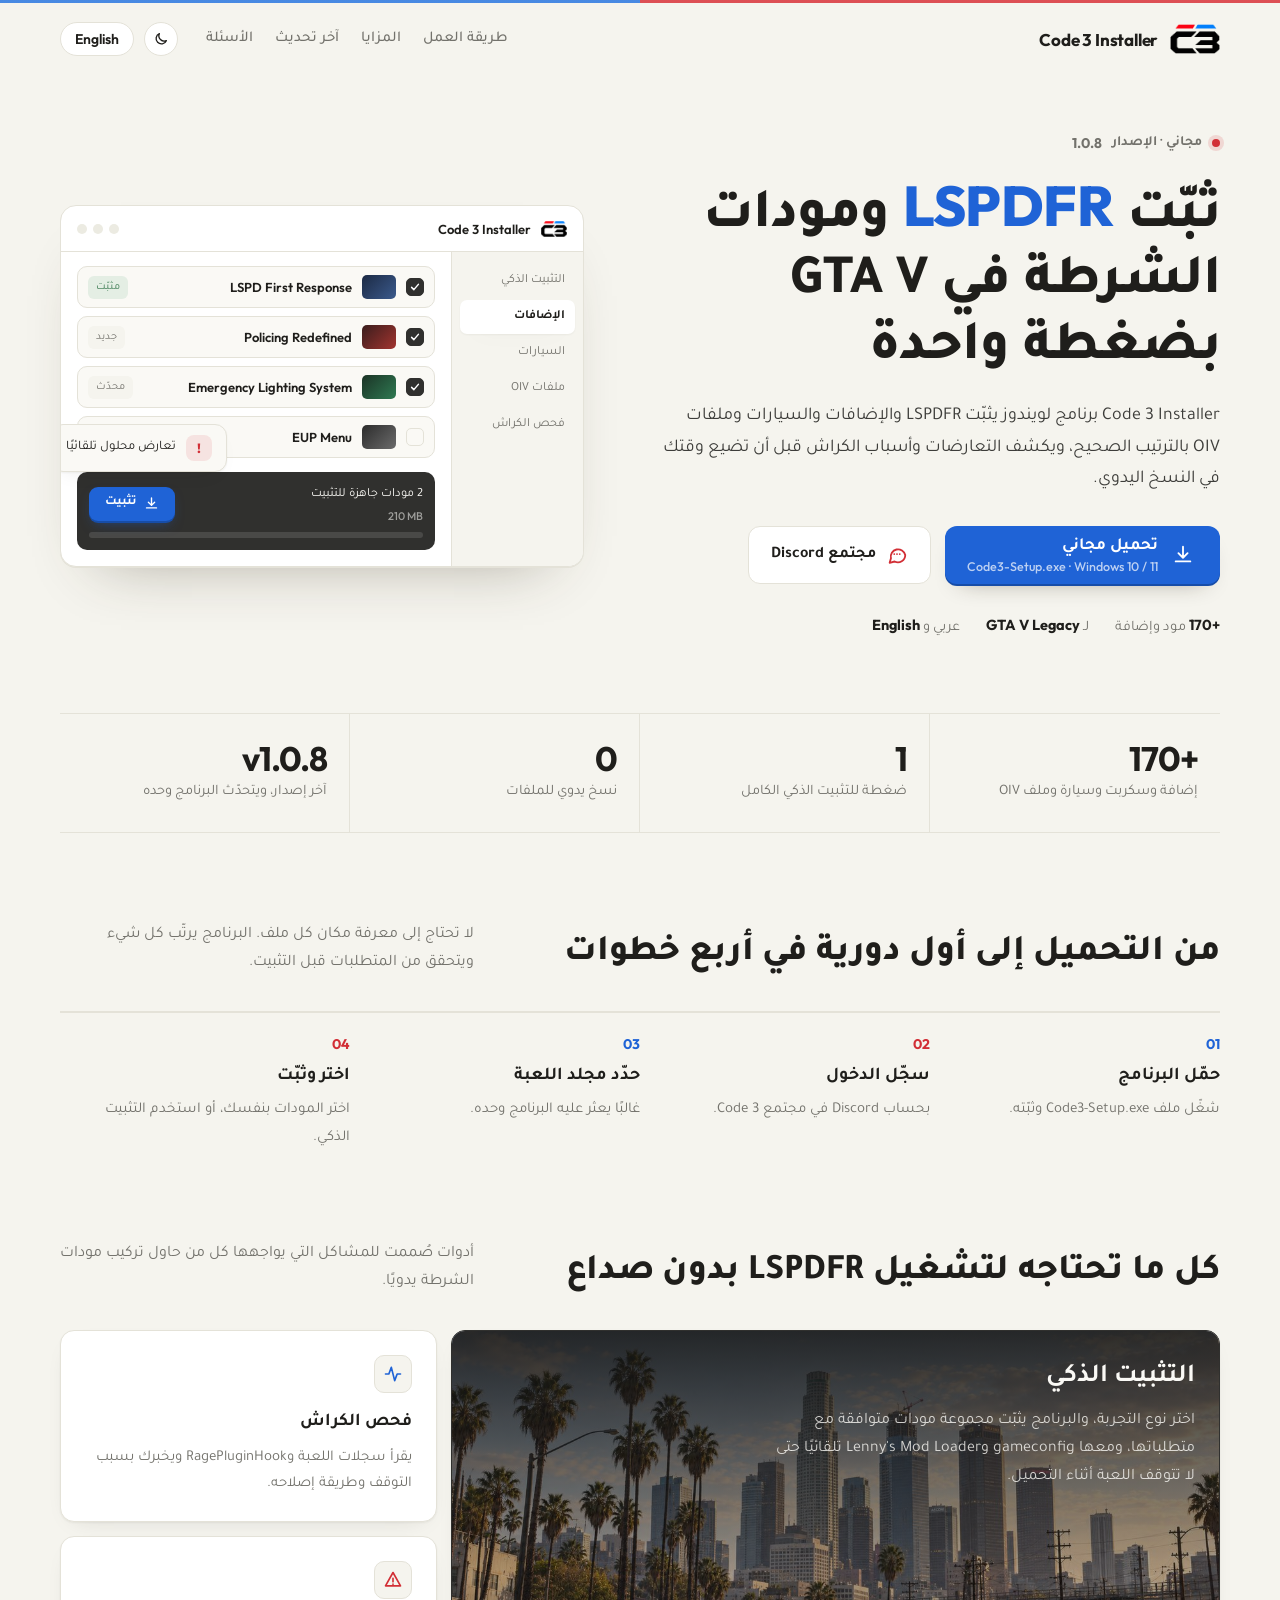
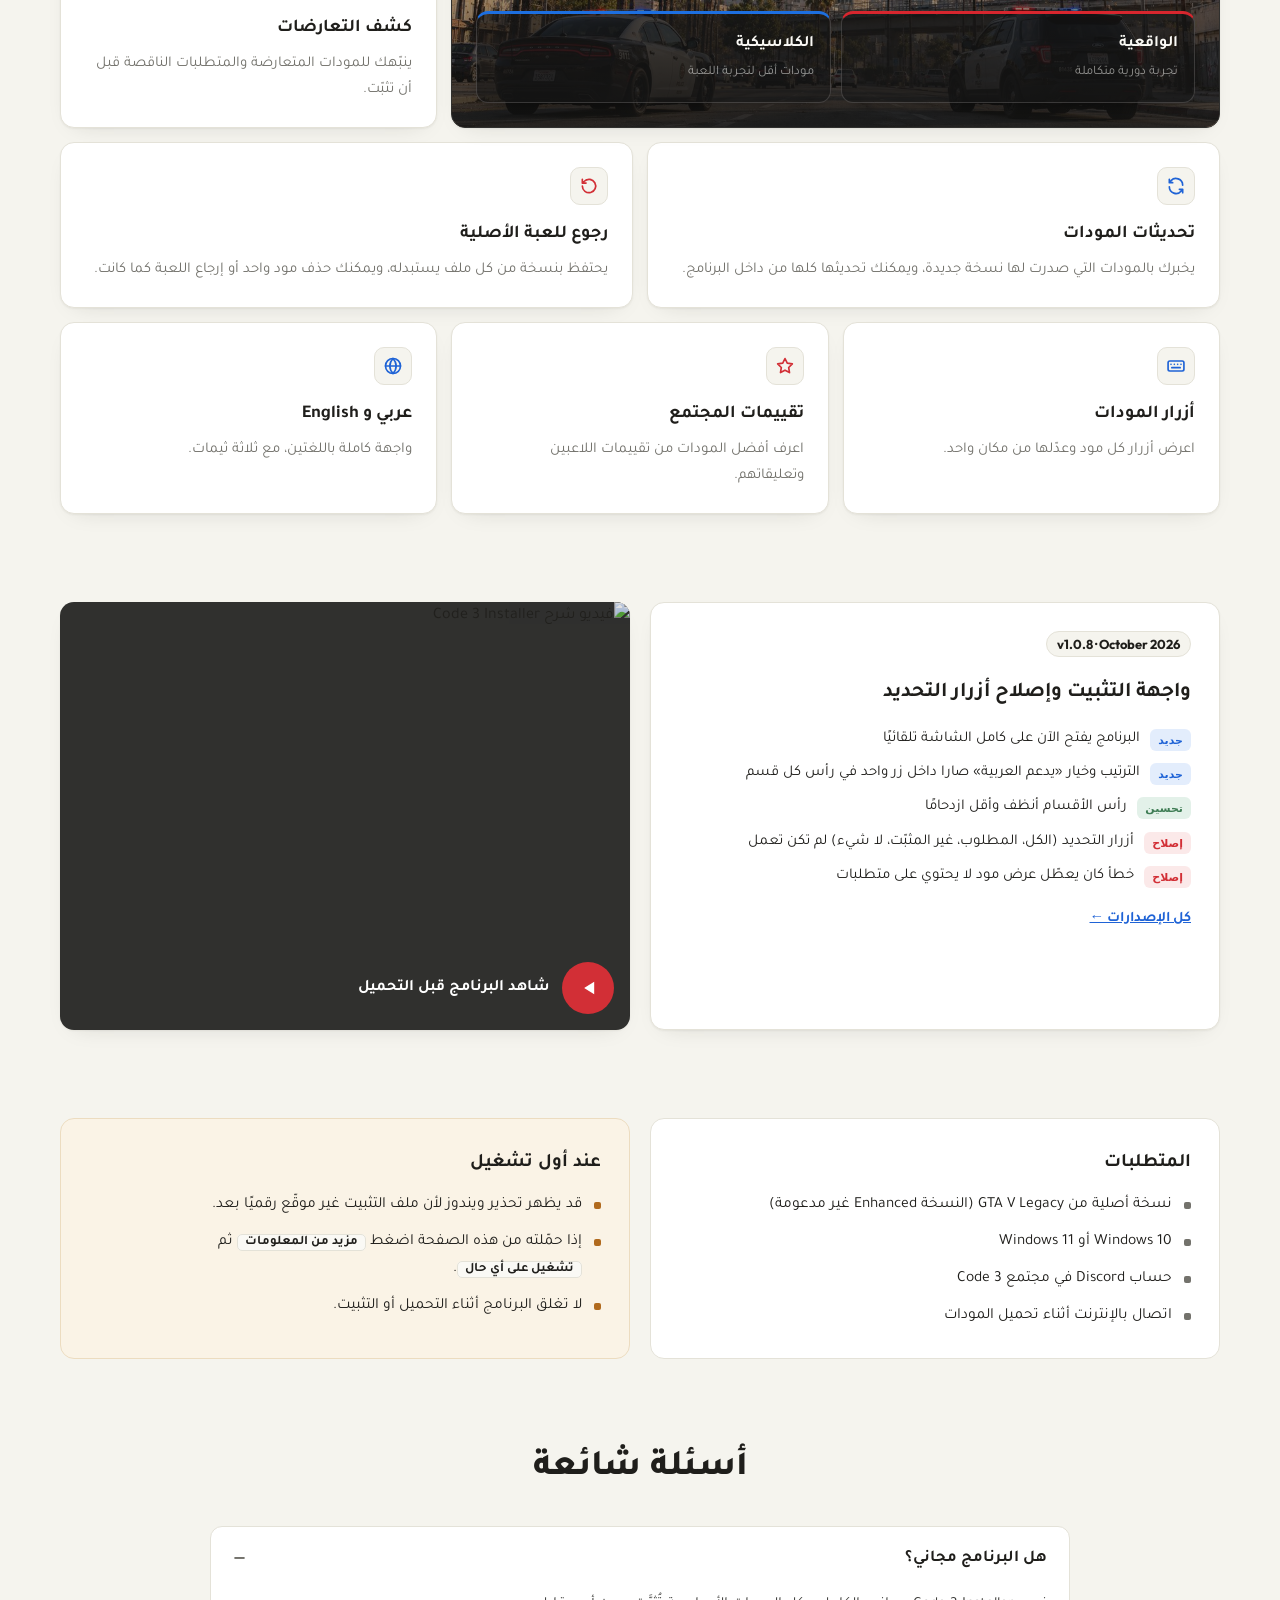
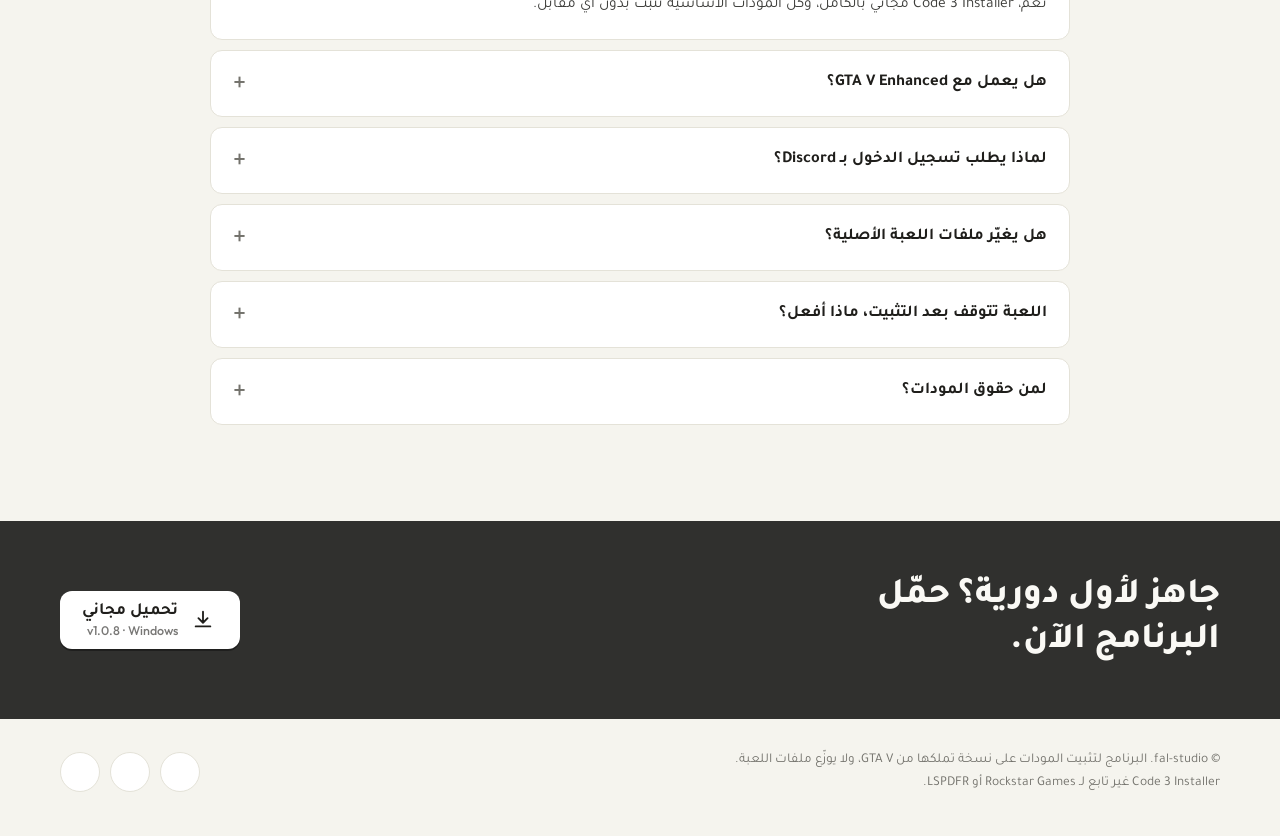
==== docs/index.html @ 2bdf98dd "download page: install button in the app preview plays the full install story Co-Authored-By: Claude" ====
<!doctype html>
<html lang="ar" dir="rtl">
<head>
<meta charset="utf-8">
<meta name="viewport" content="width=device-width,initial-scale=1">
<title>Code 3 Installer | تثبيت LSPDFR ومودات الشرطة لـ GTA V بضغطة</title>
<meta name="description" content="برنامج مجاني لويندوز يثبّت LSPDFR ومودات وإضافات الشرطة وملفات OIV في GTA V بضغطة واحدة، مع فحص الكراش وكشف التعارضات وتحديث المودات. الإصدار 1.0.8.">
<meta name="keywords" content="LSPDFR, تثبيت LSPDFR, مودات الشرطة, مود الشرطة قراند 5, GTA V, قراند 5 مودات, LSPDFR installer, RagePluginHook, OIV, Code 3">
<link rel="canonical" href="https://fal-studio.github.io/code3-download/">
<link rel="alternate" hreflang="ar" href="https://fal-studio.github.io/code3-download/">
<link rel="alternate" hreflang="en" href="https://fal-studio.github.io/code3-download/en/">
<link rel="alternate" hreflang="x-default" href="https://fal-studio.github.io/code3-download/en/">
<meta name="theme-color" content="#f5f4ee" media="(prefers-color-scheme: light)">
<meta name="theme-color" content="#121417" media="(prefers-color-scheme: dark)">

<meta property="og:type" content="website">
<meta property="og:site_name" content="Code 3 Installer">
<meta property="og:locale" content="ar_SA">
<meta property="og:locale:alternate" content="en_US">
<meta property="og:title" content="Code 3 Installer: ثبّت LSPDFR ومودات الشرطة بضغطة">
<meta property="og:description" content="برنامج مجاني يثبّت LSPDFR والإضافات والسيارات وملفات OIV لـ GTA V Legacy بالترتيب الصحيح.">
<meta property="og:url" content="https://fal-studio.github.io/code3-download/">
<meta property="og:image" content="https://fal-studio.github.io/code3-download/assets/og-ar.png">
<meta property="og:image:width" content="1200">
<meta property="og:image:height" content="630">
<meta name="twitter:card" content="summary_large_image">
<link rel="icon" type="image/png" href="assets/logo.png">
<script>(function(){var r=document.documentElement,t;try{t=localStorage.getItem('c3-theme')}catch(e){}r.dataset.theme=t||(window.matchMedia&&matchMedia('(prefers-color-scheme: dark)').matches?'night':'day')})()</script>
<link rel="preconnect" href="https://fonts.googleapis.com">
<link rel="preconnect" href="https://fonts.gstatic.com" crossorigin>
<link rel="stylesheet" href="https://fonts.googleapis.com/css2?family=Outfit:wght@400;500;600;700&family=Tajawal:wght@400;500;700;800&display=swap">
<link rel="stylesheet" href="https://cdnjs.cloudflare.com/ajax/libs/font-awesome/6.5.2/css/fontawesome.min.css">
<link rel="stylesheet" href="https://cdnjs.cloudflare.com/ajax/libs/font-awesome/6.5.2/css/brands.min.css">
<link rel="stylesheet" href="site.css?v=b913ba4d21">
<script type="application/ld+json">
{"@context":"https://schema.org","@type":"SoftwareApplication","name":"Code 3 Installer","alternateName":"Code 3","url":"https://fal-studio.github.io/code3-download/","inLanguage":["ar","en"],
"description":"برنامج مجاني لويندوز يثبّت LSPDFR ومودات الشرطة وملفات OIV في GTA V Legacy بضغطة واحدة، مع فحص الكراش وكشف التعارضات.",
"applicationCategory":"GameApplication","applicationSubCategory":"Mod manager","operatingSystem":"Windows 10, Windows 11",
"softwareVersion":"1.0.8","dateModified":"2026-10-13","downloadUrl":"https://github.com/Fal-studio/code3-download/releases/latest/download/Code3-Setup.exe","installUrl":"https://github.com/Fal-studio/code3-download/releases/latest/download/Code3-Setup.exe","image":"https://fal-studio.github.io/code3-download/assets/og-ar.png",
"offers":{"@type":"Offer","price":"0","priceCurrency":"USD"},
"publisher":{"@type":"Organization","name":"fal-studio","url":"https://github.com/Fal-studio"},
"sameAs":["https://github.com/Fal-studio/code3-download","https://www.youtube.com/watch?v=fKrqtsRe19g"]}
</script>
</head>
<body>
<div class="siren"></div>
<header class="wrap top">
  <a class="brand" href="./"><img src="assets/mark.png" alt="Code 3" width="44" height="26"><b>Code 3 Installer</b></a>
  <nav class="nav"><a href="#how">طريقة العمل</a><a href="#features">المزايا</a><a href="#latest">آخر تحديث</a><a href="#faq">الأسئلة</a></nav>
  <button class="mode" type="button" aria-pressed="false" title="الوضع الليلي" aria-label="الوضع الليلي"><svg class="moon" viewBox="0 0 24 24" fill="none" stroke="currentColor" stroke-width="2" stroke-linecap="round" stroke-linejoin="round"><path d="M20 14.5A8 8 0 0 1 9.5 4a8 8 0 1 0 10.5 10.5z"/></svg><svg class="sun" viewBox="0 0 24 24" fill="none" stroke="currentColor" stroke-width="2" stroke-linecap="round"><circle cx="12" cy="12" r="4"/><path d="M12 2v2M12 20v2M4.9 4.9l1.4 1.4M17.7 17.7l1.4 1.4M2 12h2M20 12h2M4.9 19.1l1.4-1.4M17.7 6.3l1.4-1.4"/></svg></button>
  <a class="lang" href="en/" hreflang="en" lang="en">English</a>
</header>

<main>
<div class="wrap hero">
  <div>
    <span class="kicker"><i></i>مجاني · الإصدار <span class="num">1.0.8</span></span>
    <h1>ثبّت <em class="en">LSPDFR</em> ومودات الشرطة في GTA V بضغطة واحدة</h1>
    <p class="lead">Code 3 Installer برنامج لويندوز يثبّت LSPDFR والإضافات والسيارات وملفات OIV بالترتيب الصحيح، ويكشف التعارضات وأسباب الكراش قبل أن تضيع وقتك في النسخ اليدوي.</p>
    <div class="cta">
      <a class="dl" href="https://github.com/Fal-studio/code3-download/releases/latest/download/Code3-Setup.exe" rel="nofollow"><svg viewBox="0 0 24 24" fill="none" stroke="currentColor" stroke-width="2" stroke-linecap="round" stroke-linejoin="round"><path d="M12 3v12m0 0l-5-5m5 5l5-5M4 19h16"/></svg><span><b>تحميل مجاني</b><small>Code3-Setup.exe · Windows 10 / 11</small></span></a>
      <a class="ghostb" href="https://discord.gg/b6mxWC9jvs" rel="nofollow"><svg viewBox="0 0 24 24" fill="none" stroke="currentColor" stroke-width="2" stroke-linecap="round" stroke-linejoin="round"><path d="M21 12a8 8 0 0 1-11.6 7.1L4 20.5l1.4-4.9A8 8 0 1 1 21 12z"/><path d="M9 11h.01M12 11h.01M15 11h.01"/></svg>مجتمع Discord</a>
    </div>
    <div class="facts"><span><b>+170</b> مود وإضافة</span><span>لـ <b>GTA V Legacy</b></span><span>عربي و <b>English</b></span></div>
  </div>

  <div class="app" aria-hidden="true">
    <div class="app-bar"><img src="assets/mark.png" alt=""><span>Code 3 Installer</span><span class="dots"><i></i><i></i><i></i></span></div>
    <div class="app-body">
      <div class="app-side"><span>التثبيت الذكي</span><span class="on">الإضافات</span><span>السيارات</span><span>ملفات OIV</span><span>فحص الكراش</span></div>
      <div class="app-list">
        <div class="row on"><span class="ck"></span><span class="th"></span><b>LSPD First Response</b><small class="ok">مثبّت</small></div>
        <div class="row on"><span class="ck"></span><span class="th"></span><b>Policing Redefined</b><small>جديد</small></div>
        <div class="row on"><span class="ck"></span><span class="th"></span><b>Emergency Lighting System</b><small>محدّث</small></div>
        <div class="row"><span class="ck"></span><span class="th"></span><b>EUP Menu</b><small>إضافة</small></div>
        <div class="prog"><div><span>جارٍ تثبيت 3 مودات…</span><b>64%</b></div><p><i></i></p></div>
      </div>
    </div>
    <div class="tag"><i>!</i><span>تعارض محلول تلقائيًا</span></div>
  </div>
</div>

<div class="wrap strip">
  <div><b>+170</b><span>إضافة وسكربت وسيارة وملف OIV</span></div>
  <div><b>1</b><span>ضغطة للتثبيت الذكي الكامل</span></div>
  <div><b>0</b><span>نسخ يدوي للملفات</span></div>
  <div><b>v1.0.8</b><span>آخر إصدار، ويتحدّث البرنامج وحده</span></div>
</div>

<section id="how" class="wrap">
  <div class="sh"><h2>من التحميل إلى أول دورية في أربع خطوات</h2><p>لا تحتاج إلى معرفة مكان كل ملف. البرنامج يرتّب كل شيء ويتحقق من المتطلبات قبل التثبيت.</p></div>
  <ol class="steps">
    <li><b>حمّل البرنامج</b><span>شغّل ملف Code3-Setup.exe وثبّته.</span></li>
    <li><b>سجّل الدخول</b><span>بحساب Discord في مجتمع Code 3.</span></li>
    <li><b>حدّد مجلد اللعبة</b><span>غالبًا يعثر عليه البرنامج وحده.</span></li>
    <li><b>اختر وثبّت</b><span>اختر المودات بنفسك، أو استخدم التثبيت الذكي.</span></li>
  </ol>
</section>

<section id="features" class="wrap">
  <div class="sh"><h2>كل ما تحتاجه لتشغيل LSPDFR بدون صداع</h2><p>أدوات صُممت للمشاكل التي يواجهها كل من حاول تركيب مودات الشرطة يدويًا.</p></div>
  <div class="feat">
    <div class="f big">
      <img class="shot" src="assets/smart-2.jpg" data-pick="assets/smart-1.jpg,assets/smart-2.jpg,assets/smart-3.jpg" alt="" width="1200" height="675" loading="lazy" decoding="async">
      <div><h3>التثبيت الذكي</h3><p>اختر نوع التجربة، والبرنامج يثبّت مجموعة مودات متوافقة مع متطلباتها، ومعها gameconfig وLenny's Mod Loader تلقائيًا حتى لا تتوقف اللعبة أثناء التحميل.</p></div>
      <div class="packs"><div class="r"><b>الواقعية</b><small>تجربة دورية متكاملة</small></div><div class="b"><b>الكلاسيكية</b><small>مودات أقل لتجربة اللعبة</small></div></div>
    </div>
    <div class="f"><span class="ic"><svg viewBox="0 0 24 24" fill="none" stroke="currentColor" stroke-width="2" stroke-linecap="round" stroke-linejoin="round"><path d="M3 12h4l3-8 4 16 3-8h4"/></svg></span><h3>فحص الكراش</h3><p>يقرأ سجلات اللعبة وRagePluginHook ويخبرك بسبب التوقف وطريقة إصلاحه.</p></div>
    <div class="f"><span class="ic"><svg viewBox="0 0 24 24" fill="none" stroke="currentColor" stroke-width="2" stroke-linecap="round" stroke-linejoin="round"><path d="M12 3l9 16H3z"/><path d="M12 10v4M12 17h.01"/></svg></span><h3>كشف التعارضات</h3><p>ينبّهك للمودات المتعارضة والمتطلبات الناقصة قبل أن تثبّت.</p></div>
    <div class="f wide"><span class="ic"><svg viewBox="0 0 24 24" fill="none" stroke="currentColor" stroke-width="2" stroke-linecap="round" stroke-linejoin="round"><path d="M20 11a8 8 0 0 0-14.3-4.9L4 8M4 4v4h4M4 13a8 8 0 0 0 14.3 4.9L20 16M20 20v-4h-4"/></svg></span><h3>تحديثات المودات</h3><p>يخبرك بالمودات التي صدرت لها نسخة جديدة، ويمكنك تحديثها كلها من داخل البرنامج.</p></div>
    <div class="f wide"><span class="ic"><svg viewBox="0 0 24 24" fill="none" stroke="currentColor" stroke-width="2" stroke-linecap="round" stroke-linejoin="round"><path d="M4 12a8 8 0 1 0 2.4-5.7L4 8.5M4 4v4.5h4.5"/></svg></span><h3>رجوع للعبة الأصلية</h3><p>يحتفظ بنسخة من كل ملف يستبدله، ويمكنك حذف مود واحد أو إرجاع اللعبة كما كانت.</p></div>
    <div class="f"><span class="ic"><svg viewBox="0 0 24 24" fill="none" stroke="currentColor" stroke-width="2" stroke-linecap="round" stroke-linejoin="round"><rect x="2.5" y="6" width="19" height="12" rx="2"/><path d="M6 10h.01M10 10h.01M14 10h.01M18 10h.01M7 14h10"/></svg></span><h3>أزرار المودات</h3><p>اعرض أزرار كل مود وعدّلها من مكان واحد.</p></div>
    <div class="f"><span class="ic"><svg viewBox="0 0 24 24" fill="none" stroke="currentColor" stroke-width="2" stroke-linecap="round" stroke-linejoin="round"><path d="M12 3l2.7 5.6 6.1.9-4.4 4.3 1 6.1L12 17l-5.4 2.9 1-6.1-4.4-4.3 6.1-.9z"/></svg></span><h3>تقييمات المجتمع</h3><p>اعرف أفضل المودات من تقييمات اللاعبين وتعليقاتهم.</p></div>
    <div class="f"><span class="ic"><svg viewBox="0 0 24 24" fill="none" stroke="currentColor" stroke-width="2" stroke-linecap="round" stroke-linejoin="round"><circle cx="12" cy="12" r="9"/><path d="M3 12h18M12 3c2.5 2.7 3.8 5.7 3.8 9s-1.3 6.3-3.8 9c-2.5-2.7-3.8-5.7-3.8-9S9.5 5.7 12 3z"/></svg></span><h3>عربي و English</h3><p>واجهة كاملة باللغتين، مع ثلاثة ثيمات.</p></div>
  </div>
</section>

<section id="latest" class="wrap two">
  <div class="latest">
    <span class="v">v1.0.8 · October 2026</span>
    <h3>واجهة التثبيت وإصلاح أزرار التحديد</h3>
    
    <ul><li><i class="new">جديد</i><span>البرنامج يفتح الآن على كامل الشاشة تلقائيًا</span></li><li><i class="new">جديد</i><span>الترتيب وخيار «يدعم العربية» صارا داخل زر واحد في رأس كل قسم</span></li><li><i class="imp">تحسين</i><span>رأس الأقسام أنظف وأقل ازدحامًا</span></li><li><i class="fix">إصلاح</i><span>أزرار التحديد (الكل، المطلوب، غير المثبّت، لا شيء) لم تكن تعمل</span></li><li><i class="fix">إصلاح</i><span>خطأ كان يعطّل عرض مود لا يحتوي على متطلبات</span></li></ul>
    <a class="all" href="https://github.com/Fal-studio/code3-download/releases">كل الإصدارات ←</a>
  </div>
  <a class="video" href="https://www.youtube.com/watch?v=fKrqtsRe19g&amp;t=36s" rel="nofollow"><img src="https://i.ytimg.com/vi/fKrqtsRe19g/hqdefault.jpg" alt="فيديو شرح Code 3 Installer" loading="lazy" width="480" height="360"><span><i><svg viewBox="0 0 24 24" fill="#fff"><path d="M7 4.5v15l12-7.5z"/></svg></i>شاهد البرنامج قبل التحميل</span></a>
</section>

<section class="wrap req">
  <div><h3>المتطلبات</h3><ul><li>نسخة أصلية من GTA V Legacy (النسخة Enhanced غير مدعومة)</li><li>Windows 10 أو Windows 11</li><li>حساب Discord في مجتمع Code 3</li><li>اتصال بالإنترنت أثناء تحميل المودات</li></ul></div>
  <div class="warn"><h3>عند أول تشغيل</h3><ul><li>قد يظهر تحذير ويندوز لأن ملف التثبيت غير موقّع رقميًا بعد.</li><li>إذا حمّلته من هذه الصفحة اضغط <kbd>مزيد من المعلومات</kbd> ثم <kbd>تشغيل على أي حال</kbd>.</li><li>لا تغلق البرنامج أثناء التحميل أو التثبيت.</li></ul></div>
</section>

<section id="faq" class="wrap">
  <div class="sh"><h2>أسئلة شائعة</h2></div>
  <div class="faq">
    <details open><summary>هل البرنامج مجاني؟</summary><p>نعم، Code 3 Installer مجاني بالكامل، وكل المودات الأساسية تُثبَّت بدون أي مقابل.</p></details>
    <details><summary>هل يعمل مع GTA V Enhanced؟</summary><p>لا، البرنامج يدعم GTA V Legacy فقط، لأن LSPDFR وRagePluginHook يعملان عليها.</p></details>
    <details><summary>لماذا يطلب تسجيل الدخول بـ Discord؟</summary><p>البرنامج مخصص لأعضاء مجتمع Code 3، ومن خلال السيرفر تصلك الأخبار والدعم والتحديثات.</p></details>
    <details><summary>هل يغيّر ملفات اللعبة الأصلية؟</summary><p>يحتفظ بنسخة من كل ملف يستبدله، ويمكنك حذف أي مود أو إرجاع اللعبة لحالتها الأصلية من داخل البرنامج.</p></details>
    <details><summary>اللعبة تتوقف بعد التثبيت، ماذا أفعل؟</summary><p>افتح فحص الكراش في البرنامج؛ فهو يقرأ السجلات ويخبرك بالسبب وطريقة الإصلاح، ومعظم المشاكل تُحل بضغطة.</p></details>
    <details><summary>لمن حقوق المودات؟</summary><p>كل مود ملك لصانعه، وروابط صفحاته الأصلية موجودة داخل البرنامج. Code 3 Installer يسهّل التثبيت فقط.</p></details>
  </div>
</section>
</main>

<div class="band"><div class="wrap"><h2>جاهز لأول دورية؟ حمّل البرنامج الآن.</h2><a class="dl" href="https://github.com/Fal-studio/code3-download/releases/latest/download/Code3-Setup.exe" rel="nofollow"><svg viewBox="0 0 24 24" fill="none" stroke="currentColor" stroke-width="2" stroke-linecap="round" stroke-linejoin="round"><path d="M12 3v12m0 0l-5-5m5 5l5-5M4 19h16"/></svg><span><b>تحميل مجاني</b><small>v1.0.8 · Windows</small></span></a></div></div>
<footer><div class="wrap"><p>© fal-studio. البرنامج لتثبيت المودات على نسخة تملكها من GTA V، ولا يوزّع ملفات اللعبة. Code 3 Installer غير تابع لـ Rockstar Games أو LSPDFR.</p><nav><a href="https://www.youtube.com/watch?v=fKrqtsRe19g&amp;t=36s" rel="nofollow" class="yt" aria-label="YouTube" title="YouTube"><i class="fa-brands fa-youtube"></i></a><a href="https://discord.gg/b6mxWC9jvs" rel="nofollow" class="dc" aria-label="Discord" title="Discord"><i class="fa-brands fa-discord"></i></a><a href="https://github.com/Fal-studio/code3-download" aria-label="GitHub" title="GitHub"><i class="fa-brands fa-github"></i></a></nav></div></footer>
<script src="assets/demo.js?v=b913ba4d21" defer></script>
<script>(function(){var i=document.querySelector('.f.big .shot');if(!i)return;var c=i.parentNode,l=i.getAttribute('data-pick').split(','),k=Math.floor(Math.random()*l.length),im=[i];i.src=l[k];for(var n=1;n<l.length;n++){var x=i.cloneNode();x.removeAttribute('data-pick');x.src=l[(k+n)%l.length];c.insertBefore(x,i.nextSibling);im.push(x)}c.classList.add('rot');i.classList.add('on');var j=0;setInterval(function(){if(document.hidden)return;im[j].classList.remove('on');j=(j+1)%im.length;im[j].classList.add('on')},5000)})()</script>
<script>(function(){var b=document.querySelector('.mode'),r=document.documentElement;function s(){var n=r.dataset.theme==='night';b.setAttribute('aria-pressed',n?'true':'false')}s();b.addEventListener('click',function(){var n=r.dataset.theme==='night'?'day':'night';r.dataset.theme=n;try{localStorage.setItem('c3-theme',n)}catch(e){}s()})})()</script>
</body>
</html>
---- docs/site.css ----
/* Code 3 Installer — download page (GitHub Pages). Shared by / (Arabic) and /en/ (English). */
:root{
  --paper:#f5f4ee;--paper2:#ecebe2;--card:#ffffff;--raise:#faf9f5;--ink:#1f1e1b;--ink2:#3d3d3a;--mute:#73726c;--line:#e4e2d8;
  --red:#d22f36;--blue:#1f63d6;--green:#3f7d55;--deep:#30302e;--on:#faf9f5;--cta:#1f63d6;--cta-ink:#ffffff;--cta-edge:#174da8;
  --warn-bg:#faf3e6;--warn-line:#ecdcc0;--warn-dot:#b06a1e;
  --r:14px;--sh:0 1px 2px rgba(31,30,27,.05),0 8px 24px -16px rgba(31,30,27,.22);
  --ar:"Tajawal","Segoe UI",Tahoma,sans-serif;--en:"Outfit","Segoe UI",system-ui,sans-serif
}
html{color-scheme:light}
:root[data-theme=night]{
  --paper:#121417;--paper2:#181b1f;--card:#1b1e23;--raise:#22262c;--ink:#e7e9ec;--ink2:#c3c7cd;--mute:#8f959d;--line:#2c3037;
  --red:#ef5157;--blue:#5b8ef2;--green:#5fb07e;--deep:#0b0d10;--on:#e7e9ec;--cta:#2f6fe8;--cta-ink:#ffffff;--cta-edge:#1f4fb0;
  --warn-bg:#272216;--warn-line:#40371f;--warn-dot:#e0a040;
  --sh:0 1px 2px rgba(0,0,0,.35),0 12px 28px -18px rgba(0,0,0,.7);
  color-scheme:dark
}
body{transition:background-color .3s,color .3s}
:root[data-theme=night] .brand img,:root[data-theme=night] .app-bar img{filter:invert(1) hue-rotate(180deg)}
:root[data-theme=night] .f.big{border-color:var(--line)}
:root[data-theme=night] .band{border-top:1px solid var(--line)}
*{box-sizing:border-box;margin:0;padding:0}
html{scroll-behavior:smooth;-webkit-text-size-adjust:100%}
body{background:var(--paper);color:var(--ink);font:16px/1.75 var(--ar);overflow-x:hidden}
html[lang=en] body{font-family:var(--en);line-height:1.65}
img{display:block;max-width:100%}
a{color:inherit}
.en,.num{font-family:var(--en)}
.wrap{width:min(1160px,100% - 40px);margin-inline:auto}
.siren{height:3px;opacity:.8;background:linear-gradient(90deg,#d7262e 0 50%,#1d6fe0 50% 100%)}
[dir=rtl] .siren{background:linear-gradient(90deg,#1d6fe0 0 50%,#d7262e 50% 100%)}

/* header */
.top{display:flex;align-items:center;gap:28px;height:72px}
.brand{display:flex;align-items:center;gap:12px;text-decoration:none}
.brand img{height:30px;width:auto}
.brand b{font:700 17px/1 var(--en);letter-spacing:-.2px}
.nav{display:flex;gap:22px;margin-inline-start:auto;font-size:15px;font-weight:500}
.nav a{text-decoration:none;color:var(--mute)}
.nav a:hover{color:var(--ink)}
.lang{display:inline-flex;align-items:center;height:34px;padding:0 14px;border:1px solid var(--line);border-radius:999px;text-decoration:none;font:600 14px var(--en);background:var(--card)}
[lang=en] .lang{font-family:var(--ar)}
.lang:hover{border-color:var(--ink)}

/* hero */
.hero{display:grid;grid-template-columns:minmax(0,1.05fr) minmax(0,.95fr);gap:56px;align-items:center;padding:56px 0 72px}
.kicker{display:inline-flex;align-items:center;gap:10px;font-size:14px;font-weight:700;color:var(--mute)}
.kicker i{width:8px;height:8px;border-radius:50%;background:var(--green);box-shadow:0 0 0 4px rgba(31,138,76,.15)}
h1{margin:14px 0 18px;font-size:clamp(34px,4.6vw,56px);line-height:1.18;font-weight:800;letter-spacing:-.5px}
[lang=en] h1{letter-spacing:-1.5px;line-height:1.05}
h1 em{font-style:normal;color:var(--blue)}
.lead{max-width:56ch;font-size:18px;color:var(--ink2)}
.cta{display:flex;flex-wrap:wrap;align-items:center;gap:14px;margin-top:30px}
.dl{display:inline-flex;align-items:center;gap:14px;height:58px;padding:0 26px 0 22px;border-radius:12px;background:var(--cta);color:var(--cta-ink);text-decoration:none;box-shadow:0 2px 0 var(--cta-edge),0 12px 24px -16px rgba(40,30,15,.45);transition:transform .15s,box-shadow .15s}
.dl:hover{transform:translateY(-1px);box-shadow:0 3px 0 var(--cta-edge),0 14px 26px -16px rgba(40,30,15,.5)}
.dl svg{width:22px;height:22px;flex:none}
.dl span{display:grid;line-height:1.25}
.dl b{font-size:17px;font-weight:700}
.dl small{font:500 12.5px var(--en);opacity:.7}
.ghostb{display:inline-flex;align-items:center;gap:10px;height:58px;padding:0 22px;border:1.5px solid var(--line);background:var(--card);border-radius:12px;text-decoration:none;font-weight:700}
.ghostb svg{width:22px;height:22px;color:var(--blue)}
.ghostb:hover{border-color:var(--mute)}
.facts{display:flex;flex-wrap:wrap;gap:8px 26px;margin-top:28px;font-size:14.5px;color:var(--mute)}
.facts b{color:var(--ink);font-family:var(--en)}

/* installer mock */
.app{position:relative;border-radius:16px;background:var(--card);border:1px solid var(--line);box-shadow:0 1px 0 var(--line),0 30px 60px -40px rgba(60,50,30,.45);overflow:hidden}
.app-bar{display:flex;align-items:center;gap:10px;height:46px;padding:0 16px;border-bottom:1px solid var(--line);font:600 13px var(--en)}
.app-bar img{height:16px}
.app-bar .dots{margin-inline-start:auto;display:flex;gap:6px}
.app-bar .dots i{width:10px;height:10px;border-radius:50%;background:var(--paper2)}
.app-body{display:grid;grid-template-columns:132px minmax(0,1fr)}
.app-side{display:grid;align-content:start;gap:2px;padding:12px 8px;border-inline-end:1px solid var(--line);background:var(--paper);font-size:12.5px;color:var(--mute)}
.app-side span{padding:6px 10px;border-radius:7px}
.app-side span.on{background:var(--card);color:var(--ink);font-weight:700;box-shadow:var(--sh)}
.app-list{padding:14px 16px 16px;display:grid;gap:8px}
.row{display:grid;grid-template-columns:18px 34px minmax(0,1fr) auto;align-items:center;gap:10px;padding:8px 10px;border:1px solid var(--line);border-radius:10px;background:var(--raise);font-size:13px}
.row .ck{width:18px;height:18px;border-radius:5px;border:1.5px solid var(--line)}
.row.on .ck{border-color:var(--deep);background:var(--deep) url("data:image/svg+xml,%3Csvg xmlns='http://www.w3.org/2000/svg' viewBox='0 0 16 16'%3E%3Cpath d='M3.5 8.5l3 3 6-7' fill='none' stroke='%23fff' stroke-width='2' stroke-linecap='round' stroke-linejoin='round'/%3E%3C/svg%3E") center/12px no-repeat}
.row .th{width:34px;height:24px;border-radius:5px;background:linear-gradient(135deg,#1c2a44,#3b5a8c)}
.row:nth-child(2) .th{background:linear-gradient(135deg,#3a1d1d,#a2342f)}
.row:nth-child(3) .th{background:linear-gradient(135deg,#1b3326,#2f7a52)}
.row:nth-child(4) .th{background:linear-gradient(135deg,#2c2c2c,#6b6b6b)}
.row b{font:600 13px var(--en);white-space:nowrap;overflow:hidden;text-overflow:ellipsis}
.row small{font-size:11px;color:var(--mute);padding:2px 8px;border-radius:6px;background:var(--paper)}
.row small.ok{color:var(--green);background:rgba(31,138,76,.1)}
.prog{margin-top:6px;padding:12px;border-radius:10px;background:var(--deep);color:var(--on)}
.prog div{display:flex;justify-content:space-between;font-size:12.5px}
.prog div b{font-family:var(--en)}
.prog p{height:6px;margin-top:9px;border-radius:6px;background:rgba(255,255,255,.12);overflow:hidden}
.prog p i{display:block;width:64%;height:100%;background:linear-gradient(90deg,var(--red),var(--blue))}
[dir=rtl] .prog p i{margin-inline-start:0}
.tag{position:absolute;inset-inline-end:-10px;bottom:22px;display:flex;align-items:center;gap:10px;padding:10px 14px;border-radius:12px;background:var(--raise);border:1px solid var(--line);box-shadow:var(--sh);font-size:13px}
.tag i{width:26px;height:26px;border-radius:8px;display:grid;place-items:center;background:rgba(215,38,46,.1);color:var(--red);font:800 13px var(--en);font-style:normal}

/* strip of numbers */
.strip{display:grid;grid-template-columns:repeat(4,minmax(0,1fr));border-block:1px solid var(--line)}
.strip div{padding:26px 22px;border-inline-start:1px solid var(--line)}
.strip div:first-child{border-inline-start:0}
.strip b{display:block;font:700 34px/1.1 var(--en);letter-spacing:-1px}
.strip span{font-size:14.5px;color:var(--mute)}

/* sections */
section{padding:88px 0 0}
.sh{display:flex;align-items:end;justify-content:space-between;gap:30px;margin-bottom:34px}
h2{font-size:clamp(26px,3vw,36px);line-height:1.25;font-weight:800;letter-spacing:-.3px}
[lang=en] h2{letter-spacing:-.8px}
.sh p{max-width:46ch;color:var(--mute)}

/* steps: one ruled line */
.steps{display:grid;grid-template-columns:repeat(4,minmax(0,1fr));gap:0;counter-reset:s}
.steps li{list-style:none;position:relative;padding:22px 22px 0 0;border-top:2px solid var(--line)}
[dir=ltr] .steps li{padding:22px 22px 0 0}
[dir=rtl] .steps li{padding:22px 0 0 22px}
.steps li::before{counter-increment:s;content:"0" counter(s);display:block;font:700 14px var(--en);color:var(--red);margin-bottom:8px}
.steps li:nth-child(even)::before{color:var(--blue)}
.steps b{display:block;font-size:18px;margin-bottom:4px}
.steps span{color:var(--mute);font-size:15px}

/* features: uneven grid */
.feat{display:grid;grid-template-columns:repeat(6,minmax(0,1fr));gap:14px}
.f{grid-column:span 2;padding:24px;border-radius:var(--r);background:var(--card);border:1px solid var(--line);box-shadow:var(--sh)}
.f.big{grid-column:span 4;grid-row:span 2;display:grid;align-content:space-between;gap:26px;background:var(--raise);color:var(--on);border-color:var(--line)}
.f.wide{grid-column:span 3}
.f h3{font-size:18px;margin:14px 0 6px;font-weight:700}
.f p{font-size:15px;color:var(--mute)}
.f.big h3{font-size:26px;margin-top:0}
.f.big p{color:rgba(239,233,222,.7);font-size:16px;max-width:48ch}
.ic{width:38px;height:38px;border-radius:10px;display:grid;place-items:center;background:var(--paper);border:1px solid var(--line)}
.ic svg{width:20px;height:20px}
.packs{display:grid;grid-template-columns:repeat(2,minmax(0,1fr));gap:10px}
.packs div{padding:16px;border-radius:12px;background:rgba(255,255,255,.06);border:1px solid rgba(255,255,255,.12)}
.packs b{display:block;font-size:16px}
.packs small{font-size:13px;color:rgba(239,233,222,.55)}
.packs .r{border-top:3px solid var(--red)}.packs .b{border-top:3px solid var(--blue)}

/* latest + video */
.two{display:grid;grid-template-columns:minmax(0,1fr) minmax(0,1fr);gap:20px;align-items:start}
.latest{padding:28px;border-radius:var(--r);background:var(--card);border:1px solid var(--line);box-shadow:var(--sh)}
.latest .v{display:inline-flex;align-items:center;gap:8px;font:700 13px var(--en);padding:4px 10px;border-radius:999px;background:var(--paper);border:1px solid var(--line)}
.latest h3{font-size:21px;margin:14px 0 8px}
.latest p{color:var(--mute);font-size:15px}
.latest ul{margin-top:14px;display:grid;gap:8px}
.latest li{list-style:none;display:grid;grid-template-columns:auto minmax(0,1fr);gap:10px;font-size:15px}
.latest li i{font:700 11px/22px var(--en);font-style:normal;padding:0 8px;border-radius:6px;height:22px;margin-top:3px}
.latest li i.new{background:rgba(29,111,224,.12);color:var(--blue)}
.latest li i.imp{background:rgba(31,138,76,.12);color:var(--green)}
.latest li i.fix{background:rgba(215,38,46,.1);color:var(--red)}
.latest .all{display:inline-block;margin-top:18px;font-weight:700;font-size:14.5px}
.video{position:relative;display:block;border-radius:var(--r);overflow:hidden;aspect-ratio:16/9;background:var(--deep);box-shadow:var(--sh);text-decoration:none}
.video img{width:100%;height:100%;object-fit:cover;opacity:.85;transition:opacity .2s}
.video:hover img{opacity:1}
.video span{position:absolute;inset:auto 16px 16px;display:flex;align-items:center;gap:12px;color:#fff;font-weight:700}
.video span i{width:52px;height:52px;border-radius:50%;background:var(--red);display:grid;place-items:center}
.video span i svg{width:20px;height:20px;margin-inline-start:3px}
[dir=rtl] .video span i svg{transform:scaleX(-1);margin-inline-start:0;margin-inline-end:3px}

/* requirements */
.req{display:grid;grid-template-columns:minmax(0,1fr) minmax(0,1fr);gap:20px}
.req>div{padding:28px;border-radius:var(--r);border:1px solid var(--line);background:var(--card)}
.req h3{font-size:19px;margin-bottom:12px}
.req ul{display:grid;gap:10px}
.req li{list-style:none;position:relative;padding-inline-start:19px;font-size:15.5px}
.req li::before{content:"";position:absolute;inset-inline-start:0;top:10px;width:7px;height:7px;border-radius:2px;background:var(--mute)}
.req .warn{background:var(--warn-bg);border-color:var(--warn-line)}
.req .warn li::before{background:var(--warn-dot)}
.req kbd{white-space:nowrap;font:600 13px var(--ar);padding:1px 7px;border-radius:5px;border:1px solid var(--line);background:var(--raise)}

/* faq */
.faq{display:grid;gap:10px;max-width:860px}
.faq details{border:1px solid var(--line);border-radius:12px;background:var(--card)}
.faq summary{cursor:pointer;list-style:none;display:flex;justify-content:space-between;gap:16px;padding:18px 22px;font-weight:700;font-size:16.5px}
.faq summary::-webkit-details-marker{display:none}
.faq summary::after{content:"+";font:400 24px/1 var(--en);color:var(--mute)}
.faq details[open] summary::after{content:"−"}
.faq details p{padding:0 22px 20px;color:var(--ink2);font-size:15.5px}

/* closing band */
.band{margin-top:96px;background:var(--paper2);color:var(--on);border-top:1px solid var(--line)}
.band .wrap{display:flex;flex-wrap:wrap;align-items:center;justify-content:space-between;gap:24px;padding:54px 0}
.band h2{max-width:22ch}
.band .dl{background:var(--cta);color:var(--cta-ink);box-shadow:0 2px 0 var(--cta-edge)}
.band .dl small{opacity:.6}
footer{padding:30px 0 40px;font-size:13.5px;color:var(--mute)}
footer .wrap{display:flex;flex-wrap:wrap;gap:12px 28px;justify-content:space-between}
footer nav{display:flex;gap:18px}
footer p{max-width:70ch}

@media (max-width:960px){
  .hero{grid-template-columns:1fr;gap:40px;padding-top:30px}
  .nav{display:none}
  .lang{margin-inline-start:auto}
  .strip{grid-template-columns:repeat(2,minmax(0,1fr))}
  .strip div:nth-child(3){border-inline-start:0}
  .strip div:nth-child(n+3){border-top:1px solid var(--line)}
  .steps{grid-template-columns:repeat(2,minmax(0,1fr));row-gap:28px}
  .feat{grid-template-columns:repeat(2,minmax(0,1fr))}
  .f,.f.wide{grid-column:span 1}.f.big{grid-column:1/-1;grid-row:auto}
  .two,.req{grid-template-columns:1fr}
  .sh{display:block}.sh p{margin-top:8px}
  .tag{inset-inline-end:10px}
}
@media (max-width:560px){
  .wrap{width:calc(100% - 32px)}
  .app-body{grid-template-columns:1fr}.app-side{display:none}
  .steps,.feat,.packs{grid-template-columns:1fr}
  .dl,.ghostb{width:100%;justify-content:center}
  section{padding-top:64px}
  .tag{display:none}
}
/* the Smart Install tile and the closing band: the one dark surface */
.f.big{background:var(--deep);color:var(--on);border-color:var(--deep)}
.f.big p{color:rgba(250,249,245,.68)}
.packs div{background:rgba(250,249,245,.05);border:1px solid rgba(250,249,245,.12)}
.packs small{color:rgba(250,249,245,.55)}
.packs .r{border-top:3px solid #d7262e}.packs .b{border-top:3px solid #1d6fe0}
.band{background:var(--deep);border-top:0}
.prog p i{background:linear-gradient(90deg,var(--red),var(--blue))}
/* police colours: blue leads, red answers */
.steps li::before{color:var(--blue)}
.steps li:nth-child(even)::before{color:var(--red)}
.ghostb svg{color:var(--red)}
.kicker i{background:var(--red);box-shadow:0 0 0 4px rgba(210,47,54,.15)}
.f .ic{color:var(--blue)}
.f:nth-child(odd) .ic{color:var(--red)}
.latest .all{color:var(--blue)}
.band .dl{background:#fff;color:var(--ink);box-shadow:0 2px 0 rgba(0,0,0,.35)}
.band h2 em{font-style:normal;color:#7fa8f0}
/* dark mode switch, next to the language button */
.mode{display:inline-grid;place-items:center;width:34px;height:34px;border:1px solid var(--line);border-radius:50%;background:var(--card);color:var(--ink);cursor:pointer}
.mode:hover{border-color:var(--ink)}
.mode svg{width:16px;height:16px}
.mode .sun,:root[data-theme=night] .mode .moon{display:none}
:root[data-theme=night] .mode .sun{display:block}
.mode+.lang{margin-inline-start:-18px}
@media (max-width:960px){.mode{margin-inline-start:auto}.mode+.lang{margin-inline-start:-18px}}
@media (prefers-reduced-motion:reduce){body{transition:none}}
:root[data-theme=night] .band .dl{color:#16191e}
/* latest update and video: one height */
.two{align-items:stretch}
.two .video{aspect-ratio:auto;height:100%;min-height:300px}
@media (max-width:960px){.two .video{aspect-ratio:16/9;height:auto;min-height:0}}
/* questions in the middle */
#faq .sh{justify-content:center;text-align:center}
#faq .faq{margin-inline:auto}
/* channels as icons */
footer nav{gap:10px;align-items:center}
footer nav a{display:inline-grid;place-items:center;width:40px;height:40px;border-radius:50%;border:1px solid var(--line);background:var(--card);color:var(--mute);font-size:17px;text-decoration:none;transition:color .15s,border-color .15s}
footer nav a:hover{color:var(--ink);border-color:var(--ink)}
footer nav a.yt:hover{color:#e62117;border-color:#e62117}
footer nav a.dc:hover{color:#5865f2;border-color:#5865f2}
footer .wrap{align-items:center}
/* Smart Install tile: one of the police photos, picked at random on every visit */
.f.big{position:relative;overflow:hidden;isolation:isolate;min-height:340px}
.f.big .shot{position:absolute;inset:0;width:100%;height:100%;object-fit:cover;z-index:-2}
/* the photos take turns every 5 seconds with a slow cross-fade */
.f.big.rot .shot{opacity:0;transition:opacity 1.4s ease}.f.big.rot .shot.on{opacity:1}
@media (prefers-reduced-motion:reduce){.f.big.rot .shot{transition:none}}
.f.big::before{content:"";position:absolute;inset:0;z-index:-1;background:linear-gradient(180deg,rgba(22,22,21,.9) 0%,rgba(22,22,21,.55) 42%,rgba(22,22,21,.35) 62%,rgba(22,22,21,.88) 100%)}
.f.big p{color:rgba(250,249,245,.8)}
.packs div{background:rgba(22,22,21,.62);border-color:rgba(250,249,245,.16);box-shadow:0 8px 20px -10px rgba(0,0,0,.6)}
/* the app preview works: tabs, check boxes and the install button */
.app-side button,.app .row,.app .go{font:inherit;color:inherit;text-align:start;border:0;margin:0;cursor:pointer;-webkit-tap-highlight-color:transparent}
.app-side button{padding:6px 10px;border-radius:7px;background:none;color:var(--mute);transition:background .15s,color .15s}
.app-side button:hover{color:var(--ink);background:rgba(0,0,0,.035)}
.app-side button.on{background:var(--card);color:var(--ink);font-weight:700;box-shadow:var(--sh)}
.app .row{width:100%;border:1px solid var(--line);transition:border-color .15s,transform .1s}
.app .row:not(:disabled):hover{border-color:var(--mute)}
.app .row:not(:disabled):active{transform:scale(.99)}
.app .row:disabled{cursor:default;color:inherit}
.app .row .ck{transition:background-color .15s,border-color .15s}
.app .row.rad .ck{border-radius:50%}
.app .row.rad.on .ck{background:var(--card);border:5px solid var(--deep)}
.app .row.log .ck{display:none}.app .row.log{grid-template-columns:34px minmax(0,1fr) auto}
.app .row small:empty{display:none}
.app .prog.done p i{background:var(--green)}
.tag{opacity:0;transform:translateY(6px);transition:opacity .3s,transform .3s;pointer-events:none}.tag.show{opacity:1;transform:none}
/* sits above the install area, never over its button */
.app .tag{bottom:94px}
:root[data-theme=night] .app-side button:hover{background:rgba(255,255,255,.05)}
/* the install area of the preview: a real button, then the story (check → download → install → done) */
.app .prog div{align-items:center;gap:12px;min-height:34px}
.app .prog div>span{display:grid;gap:3px;min-width:0}
.app .prog em{font-style:normal;white-space:nowrap;overflow:hidden;text-overflow:ellipsis}
.app .prog div>span small{font:500 11px var(--en);color:rgba(250,249,245,.55);direction:ltr;text-align:start}
[dir=rtl] .app .prog div>span small{text-align:right}
.app .prog .pc{font:700 13px var(--en);flex:none}
.app .go{flex:none;display:inline-flex;align-items:center;gap:7px;height:34px;padding:0 16px;border-radius:9px;background:var(--cta);color:#fff;font-weight:700;font-size:13px;box-shadow:0 2px 0 var(--cta-edge),0 6px 14px -6px rgba(31,99,214,.6);transition:transform .1s,filter .15s}
.app .go svg{width:15px;height:15px}
.app .go:hover{filter:brightness(1.08)}
.app .go:active{transform:translateY(1px);box-shadow:0 1px 0 var(--cta-edge)}
.app .go:disabled{cursor:default;background:rgba(250,249,245,.12);color:rgba(250,249,245,.45);box-shadow:none;filter:none}
.app .prog p i{transition:width .11s linear}
.app .row small.st{color:var(--mute)}
.app .row small.dn{color:var(--blue);background:rgba(31,99,214,.1);font-family:var(--en);font-weight:700}
.app .row small.cp{color:#a86a12;background:rgba(214,150,40,.14)}
.app .row.hot{border-color:var(--blue)}
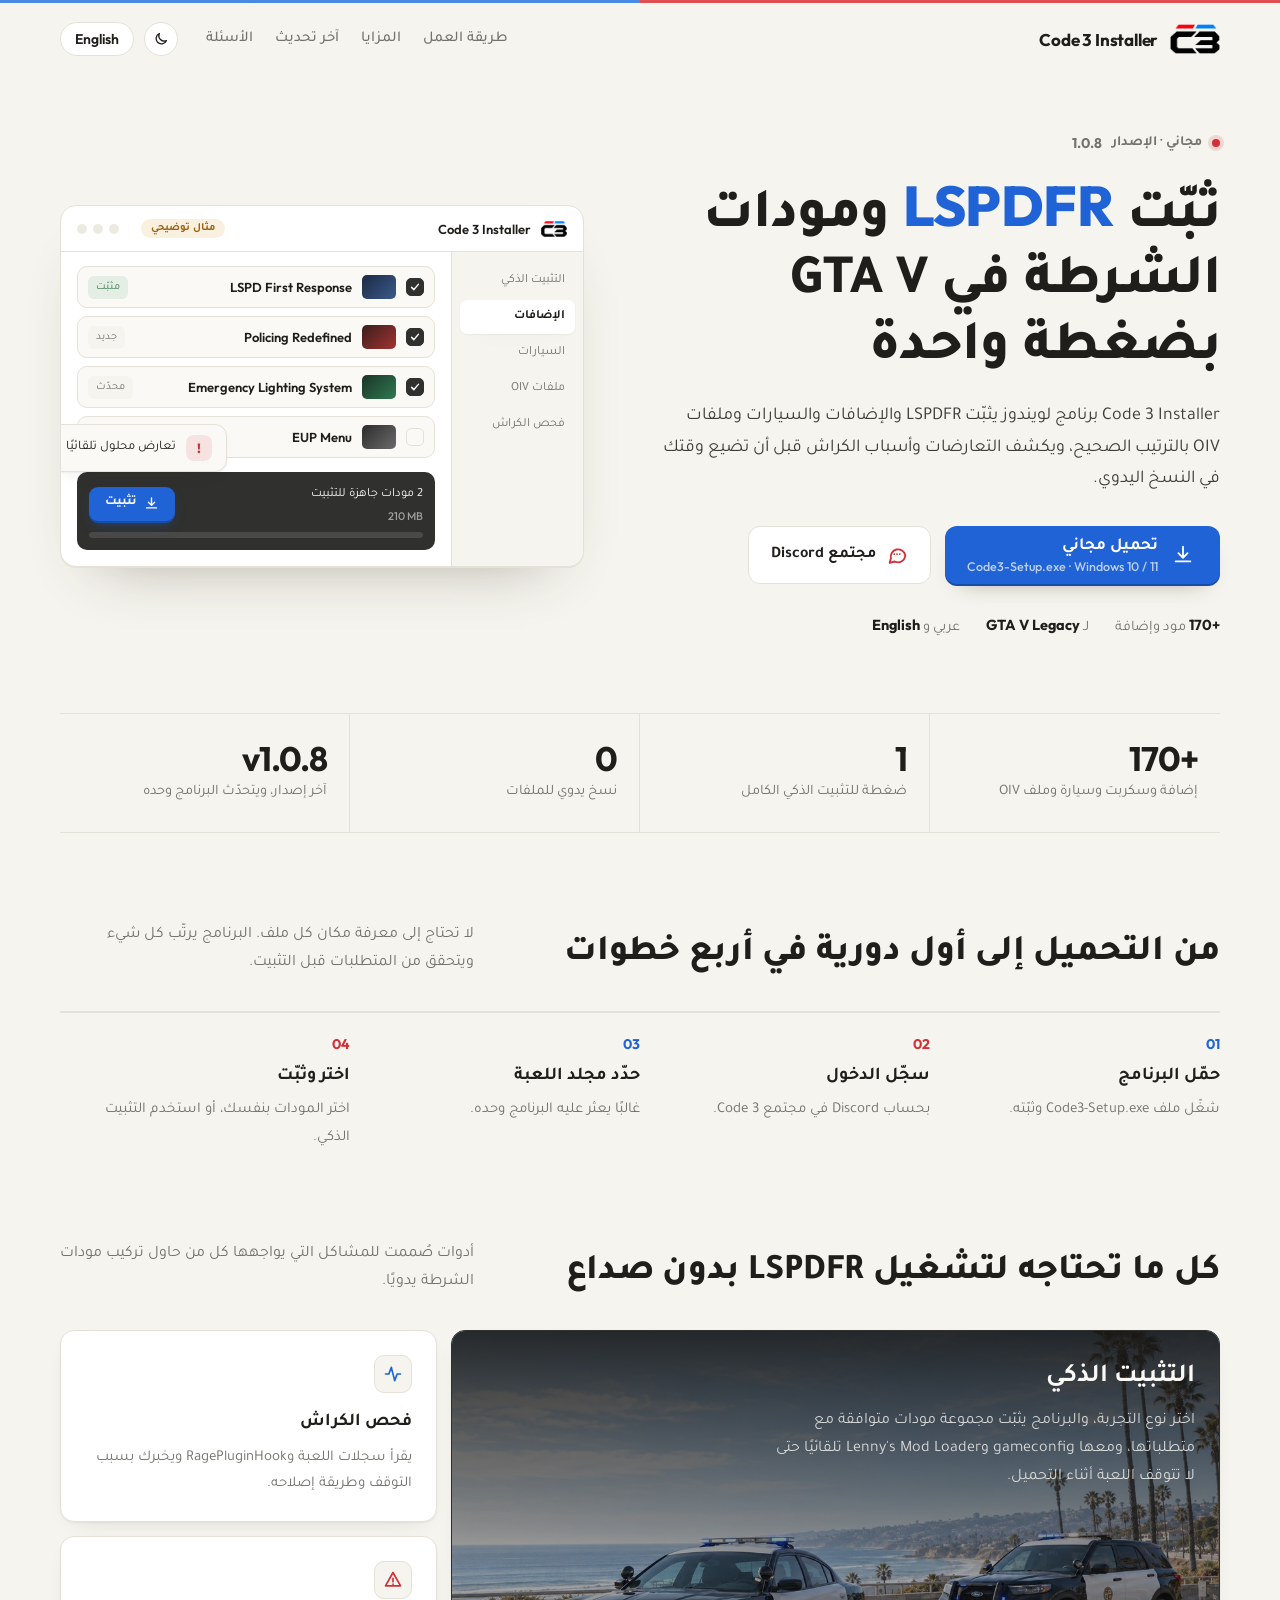
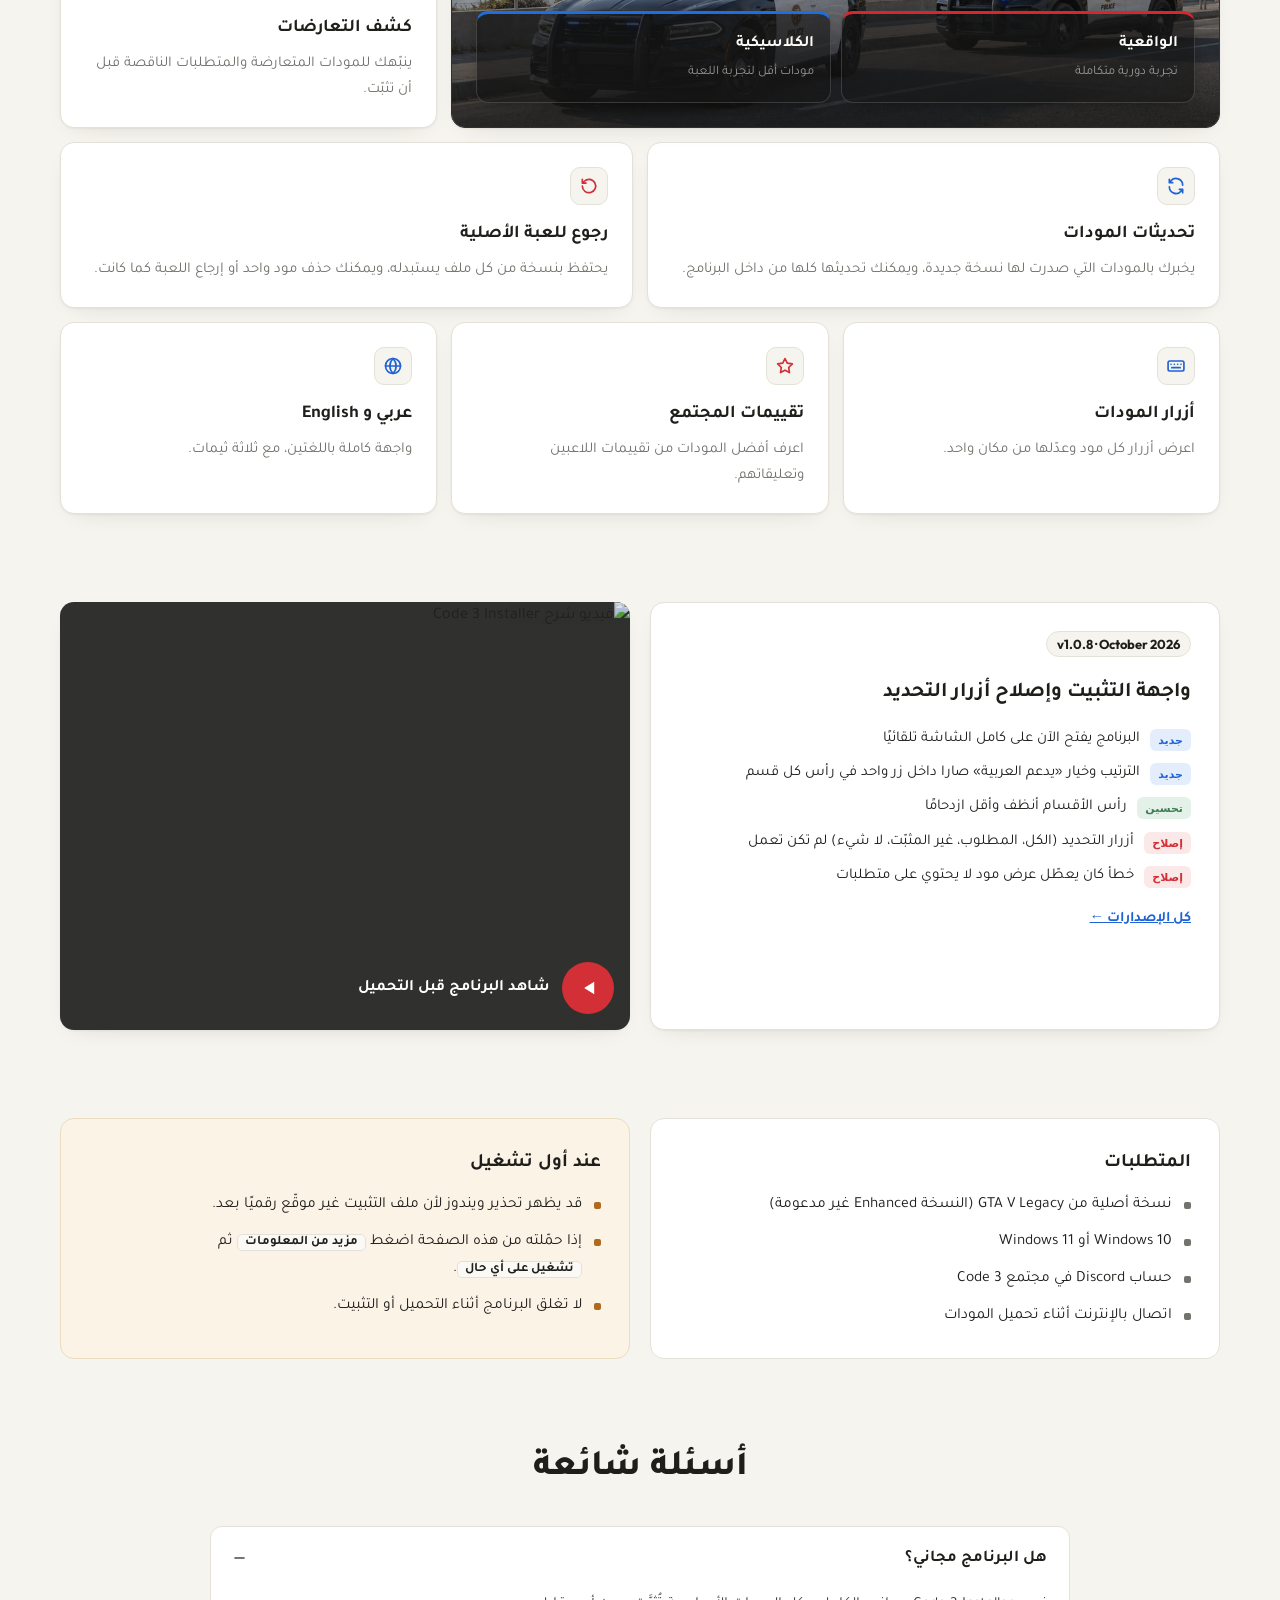
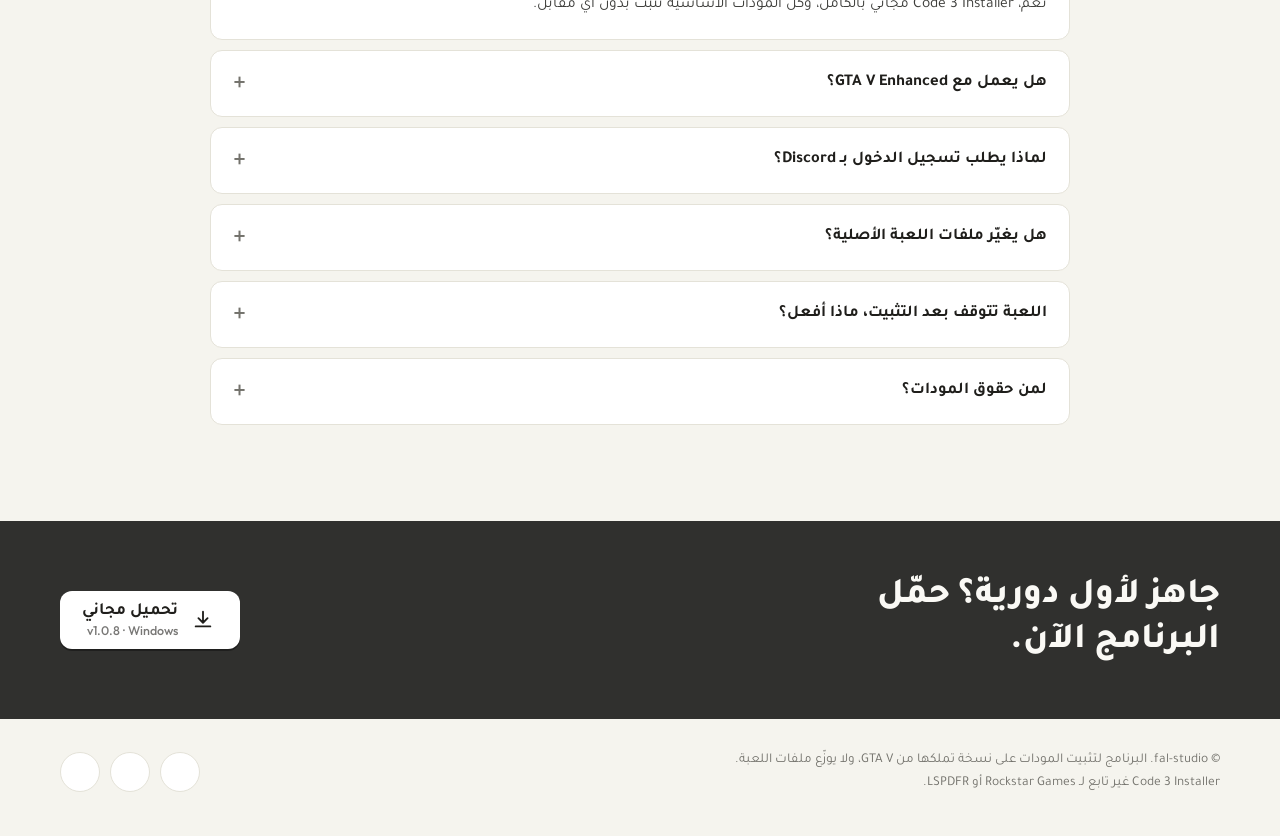
==== commit 9d6a85b1: "download page: mark the app preview as a demo Co-Authored-By: Claude Opus 5.5 <noreply@anthropic.com" ====
--- a/docs/index.html
+++ b/docs/index.html
@@ -31,7 +31,7 @@
 <link rel="stylesheet" href="https://fonts.googleapis.com/css2?family=Outfit:wght@400;500;600;700&family=Tajawal:wght@400;500;700;800&display=swap">
 <link rel="stylesheet" href="https://cdnjs.cloudflare.com/ajax/libs/font-awesome/6.5.2/css/fontawesome.min.css">
 <link rel="stylesheet" href="https://cdnjs.cloudflare.com/ajax/libs/font-awesome/6.5.2/css/brands.min.css">
-<link rel="stylesheet" href="site.css?v=b913ba4d21">
+<link rel="stylesheet" href="site.css?v=edeecce2c9">
 <script type="application/ld+json">
 {"@context":"https://schema.org","@type":"SoftwareApplication","name":"Code 3 Installer","alternateName":"Code 3","url":"https://fal-studio.github.io/code3-download/","inLanguage":["ar","en"],
 "description":"برنامج مجاني لويندوز يثبّت LSPDFR ومودات الشرطة وملفات OIV في GTA V Legacy بضغطة واحدة، مع فحص الكراش وكشف التعارضات.",
@@ -65,7 +65,7 @@
   </div>
 
   <div class="app" aria-hidden="true">
-    <div class="app-bar"><img src="assets/mark.png" alt=""><span>Code 3 Installer</span><span class="dots"><i></i><i></i><i></i></span></div>
+    <div class="app-bar"><img src="assets/mark.png" alt=""><span>Code 3 Installer</span><span class="demo-pill">مثال توضيحي</span><span class="dots"><i></i><i></i><i></i></span></div>
     <div class="app-body">
       <div class="app-side"><span>التثبيت الذكي</span><span class="on">الإضافات</span><span>السيارات</span><span>ملفات OIV</span><span>فحص الكراش</span></div>
       <div class="app-list">
@@ -146,7 +146,7 @@
 
 <div class="band"><div class="wrap"><h2>جاهز لأول دورية؟ حمّل البرنامج الآن.</h2><a class="dl" href="https://github.com/Fal-studio/code3-download/releases/latest/download/Code3-Setup.exe" rel="nofollow"><svg viewBox="0 0 24 24" fill="none" stroke="currentColor" stroke-width="2" stroke-linecap="round" stroke-linejoin="round"><path d="M12 3v12m0 0l-5-5m5 5l5-5M4 19h16"/></svg><span><b>تحميل مجاني</b><small>v1.0.8 · Windows</small></span></a></div></div>
 <footer><div class="wrap"><p>© fal-studio. البرنامج لتثبيت المودات على نسخة تملكها من GTA V، ولا يوزّع ملفات اللعبة. Code 3 Installer غير تابع لـ Rockstar Games أو LSPDFR.</p><nav><a href="https://www.youtube.com/watch?v=fKrqtsRe19g&amp;t=36s" rel="nofollow" class="yt" aria-label="YouTube" title="YouTube"><i class="fa-brands fa-youtube"></i></a><a href="https://discord.gg/b6mxWC9jvs" rel="nofollow" class="dc" aria-label="Discord" title="Discord"><i class="fa-brands fa-discord"></i></a><a href="https://github.com/Fal-studio/code3-download" aria-label="GitHub" title="GitHub"><i class="fa-brands fa-github"></i></a></nav></div></footer>
-<script src="assets/demo.js?v=b913ba4d21" defer></script>
+<script src="assets/demo.js?v=edeecce2c9" defer></script>
 <script>(function(){var i=document.querySelector('.f.big .shot');if(!i)return;var c=i.parentNode,l=i.getAttribute('data-pick').split(','),k=Math.floor(Math.random()*l.length),im=[i];i.src=l[k];for(var n=1;n<l.length;n++){var x=i.cloneNode();x.removeAttribute('data-pick');x.src=l[(k+n)%l.length];c.insertBefore(x,i.nextSibling);im.push(x)}c.classList.add('rot');i.classList.add('on');var j=0;setInterval(function(){if(document.hidden)return;im[j].classList.remove('on');j=(j+1)%im.length;im[j].classList.add('on')},5000)})()</script>
 <script>(function(){var b=document.querySelector('.mode'),r=document.documentElement;function s(){var n=r.dataset.theme==='night';b.setAttribute('aria-pressed',n?'true':'false')}s();b.addEventListener('click',function(){var n=r.dataset.theme==='night'?'day':'night';r.dataset.theme=n;try{localStorage.setItem('c3-theme',n)}catch(e){}s()})})()</script>
 </body>
--- a/docs/site.css
+++ b/docs/site.css
@@ -294,3 +294,8 @@
 .app .row small.dn{color:var(--blue);background:rgba(31,99,214,.1);font-family:var(--en);font-weight:700}
 .app .row small.cp{color:#a86a12;background:rgba(214,150,40,.14)}
 .app .row.hot{border-color:var(--blue)}
+/* the preview says plainly that it is only an example of the app */
+.app-bar .demo-pill{margin-inline-start:auto;padding:3px 10px;border-radius:999px;background:rgba(214,150,40,.14);color:#9a6210;font:700 11px var(--ar);letter-spacing:0}
+[lang=en] .app-bar .demo-pill{font-family:var(--en)}
+.app-bar .demo-pill+.dots{margin-inline-start:12px}
+:root[data-theme=night] .app-bar .demo-pill{color:#e0a84a;background:rgba(224,168,74,.12)}
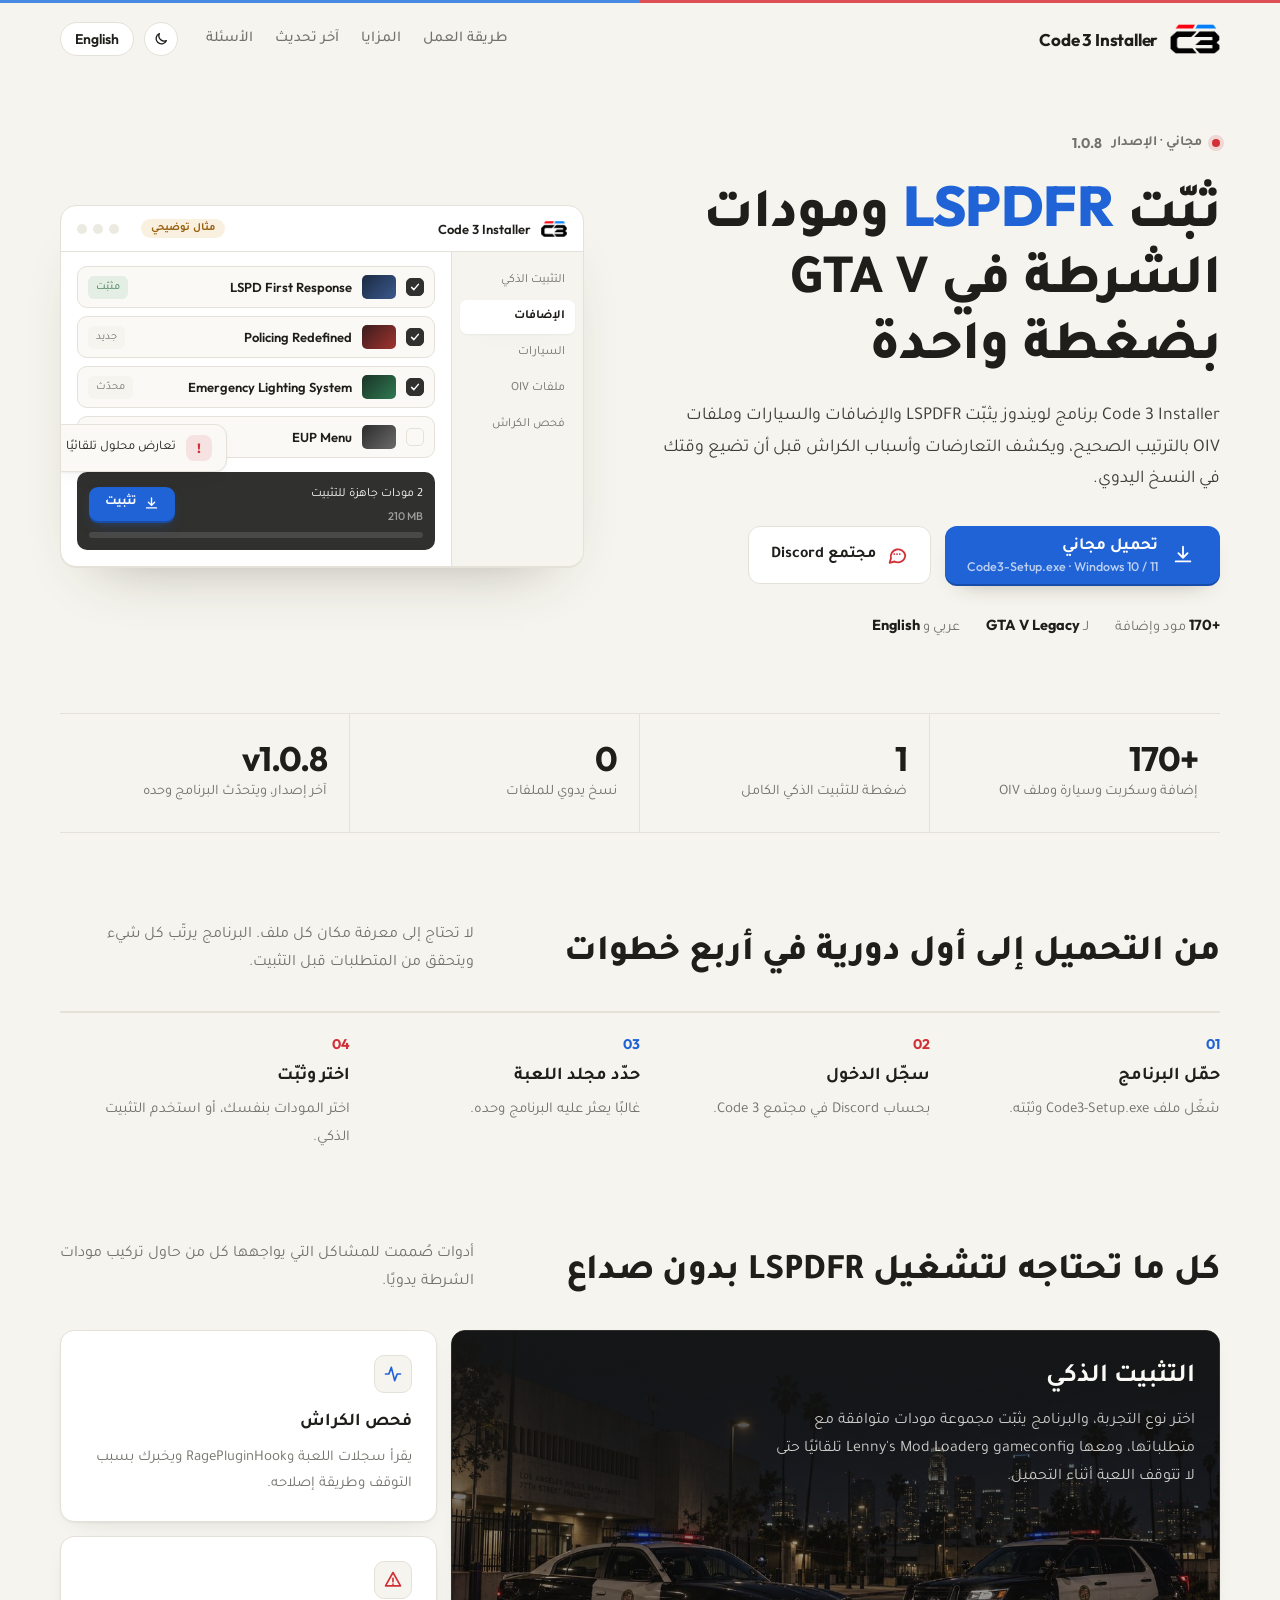
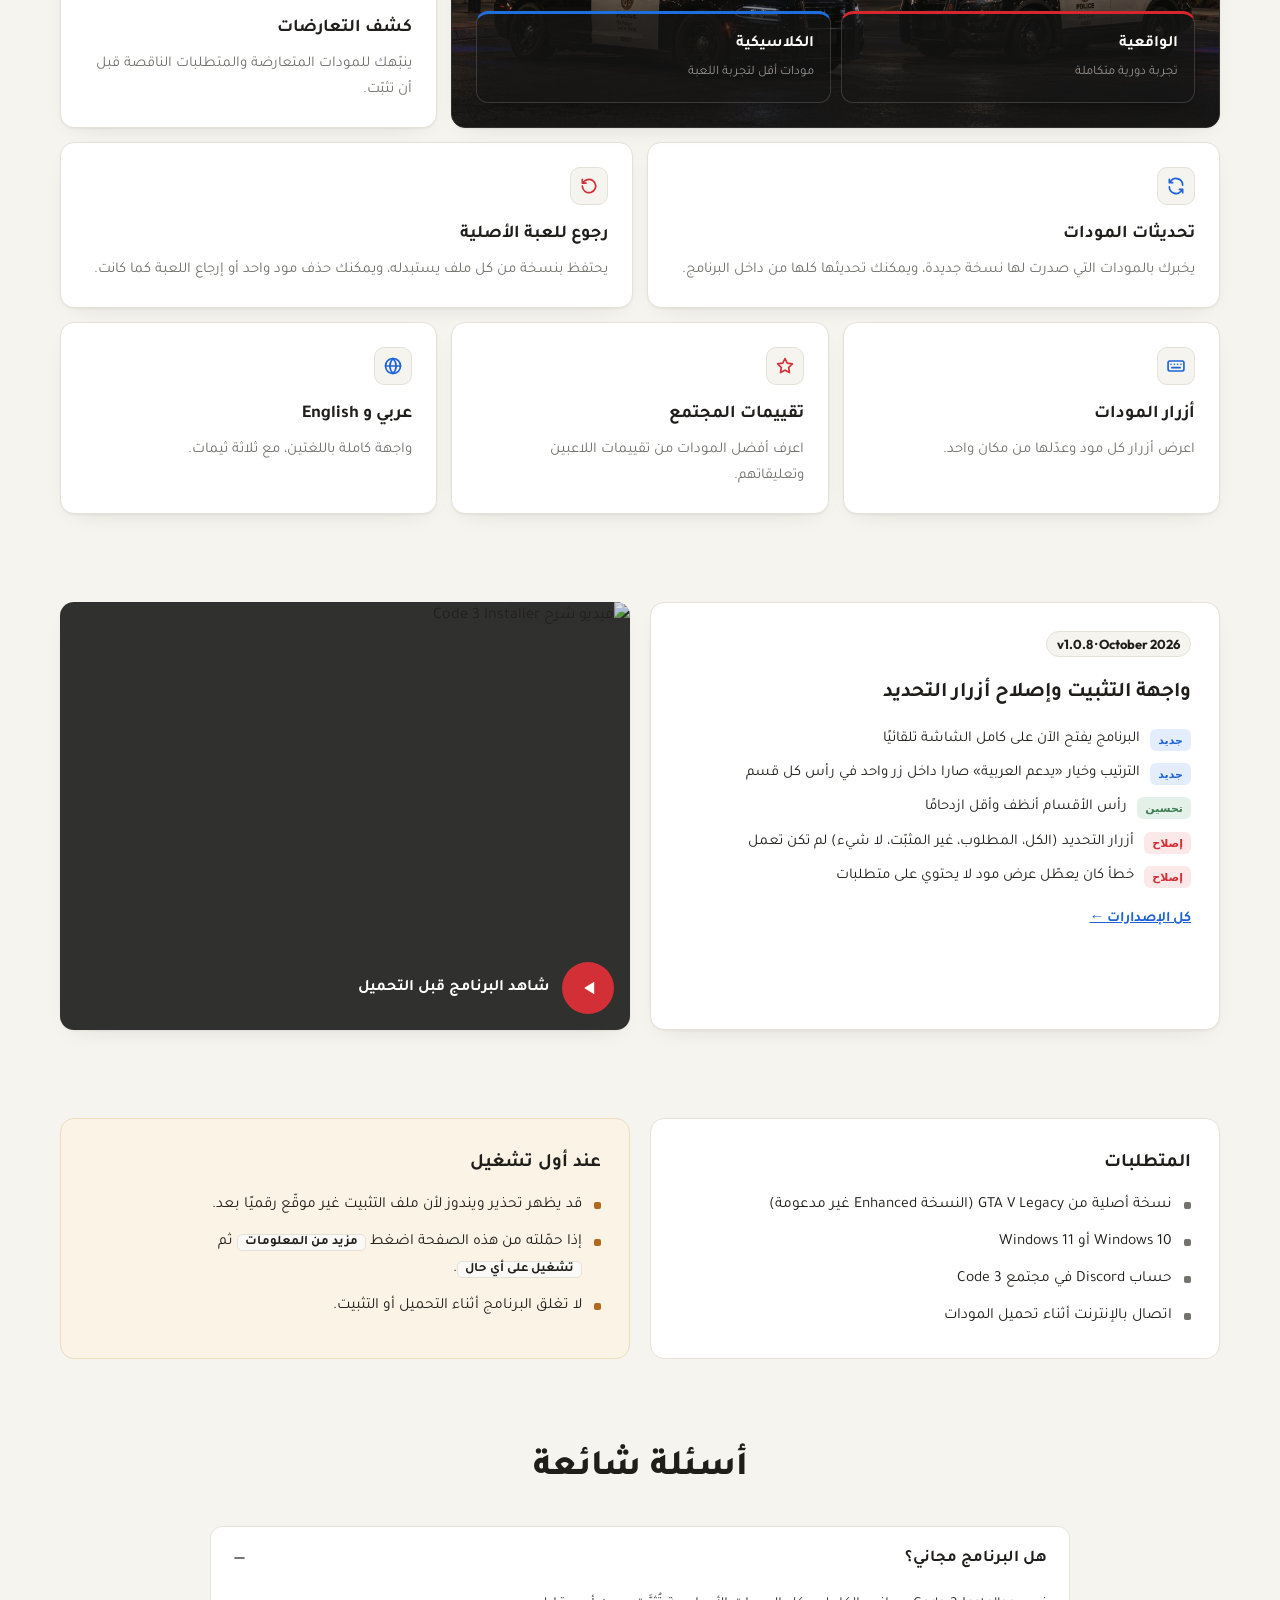
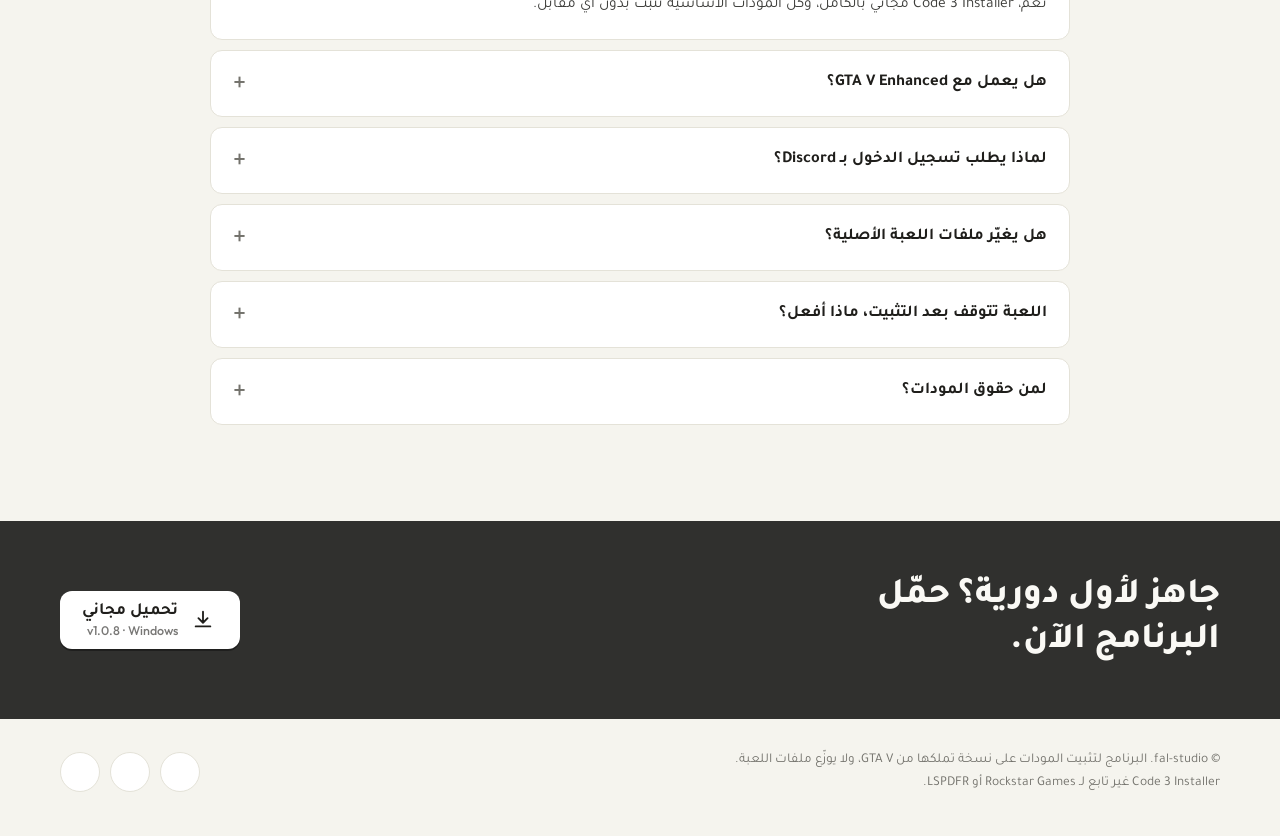
==== commit 76ea4f0c: "download page: smart pack counts match the app Co-Authored-By: Claude Opus 5.5 <noreply@anthropic.co" ====
--- a/docs/index.html
+++ b/docs/index.html
@@ -31,7 +31,7 @@
 <link rel="stylesheet" href="https://fonts.googleapis.com/css2?family=Outfit:wght@400;500;600;700&family=Tajawal:wght@400;500;700;800&display=swap">
 <link rel="stylesheet" href="https://cdnjs.cloudflare.com/ajax/libs/font-awesome/6.5.2/css/fontawesome.min.css">
 <link rel="stylesheet" href="https://cdnjs.cloudflare.com/ajax/libs/font-awesome/6.5.2/css/brands.min.css">
-<link rel="stylesheet" href="site.css?v=edeecce2c9">
+<link rel="stylesheet" href="site.css?v=644f9ebc98">
 <script type="application/ld+json">
 {"@context":"https://schema.org","@type":"SoftwareApplication","name":"Code 3 Installer","alternateName":"Code 3","url":"https://fal-studio.github.io/code3-download/","inLanguage":["ar","en"],
 "description":"برنامج مجاني لويندوز يثبّت LSPDFR ومودات الشرطة وملفات OIV في GTA V Legacy بضغطة واحدة، مع فحص الكراش وكشف التعارضات.",
@@ -146,7 +146,7 @@
 
 <div class="band"><div class="wrap"><h2>جاهز لأول دورية؟ حمّل البرنامج الآن.</h2><a class="dl" href="https://github.com/Fal-studio/code3-download/releases/latest/download/Code3-Setup.exe" rel="nofollow"><svg viewBox="0 0 24 24" fill="none" stroke="currentColor" stroke-width="2" stroke-linecap="round" stroke-linejoin="round"><path d="M12 3v12m0 0l-5-5m5 5l5-5M4 19h16"/></svg><span><b>تحميل مجاني</b><small>v1.0.8 · Windows</small></span></a></div></div>
 <footer><div class="wrap"><p>© fal-studio. البرنامج لتثبيت المودات على نسخة تملكها من GTA V، ولا يوزّع ملفات اللعبة. Code 3 Installer غير تابع لـ Rockstar Games أو LSPDFR.</p><nav><a href="https://www.youtube.com/watch?v=fKrqtsRe19g&amp;t=36s" rel="nofollow" class="yt" aria-label="YouTube" title="YouTube"><i class="fa-brands fa-youtube"></i></a><a href="https://discord.gg/b6mxWC9jvs" rel="nofollow" class="dc" aria-label="Discord" title="Discord"><i class="fa-brands fa-discord"></i></a><a href="https://github.com/Fal-studio/code3-download" aria-label="GitHub" title="GitHub"><i class="fa-brands fa-github"></i></a></nav></div></footer>
-<script src="assets/demo.js?v=edeecce2c9" defer></script>
+<script src="assets/demo.js?v=644f9ebc98" defer></script>
 <script>(function(){var i=document.querySelector('.f.big .shot');if(!i)return;var c=i.parentNode,l=i.getAttribute('data-pick').split(','),k=Math.floor(Math.random()*l.length),im=[i];i.src=l[k];for(var n=1;n<l.length;n++){var x=i.cloneNode();x.removeAttribute('data-pick');x.src=l[(k+n)%l.length];c.insertBefore(x,i.nextSibling);im.push(x)}c.classList.add('rot');i.classList.add('on');var j=0;setInterval(function(){if(document.hidden)return;im[j].classList.remove('on');j=(j+1)%im.length;im[j].classList.add('on')},5000)})()</script>
 <script>(function(){var b=document.querySelector('.mode'),r=document.documentElement;function s(){var n=r.dataset.theme==='night';b.setAttribute('aria-pressed',n?'true':'false')}s();b.addEventListener('click',function(){var n=r.dataset.theme==='night'?'day':'night';r.dataset.theme=n;try{localStorage.setItem('c3-theme',n)}catch(e){}s()})})()</script>
 </body>
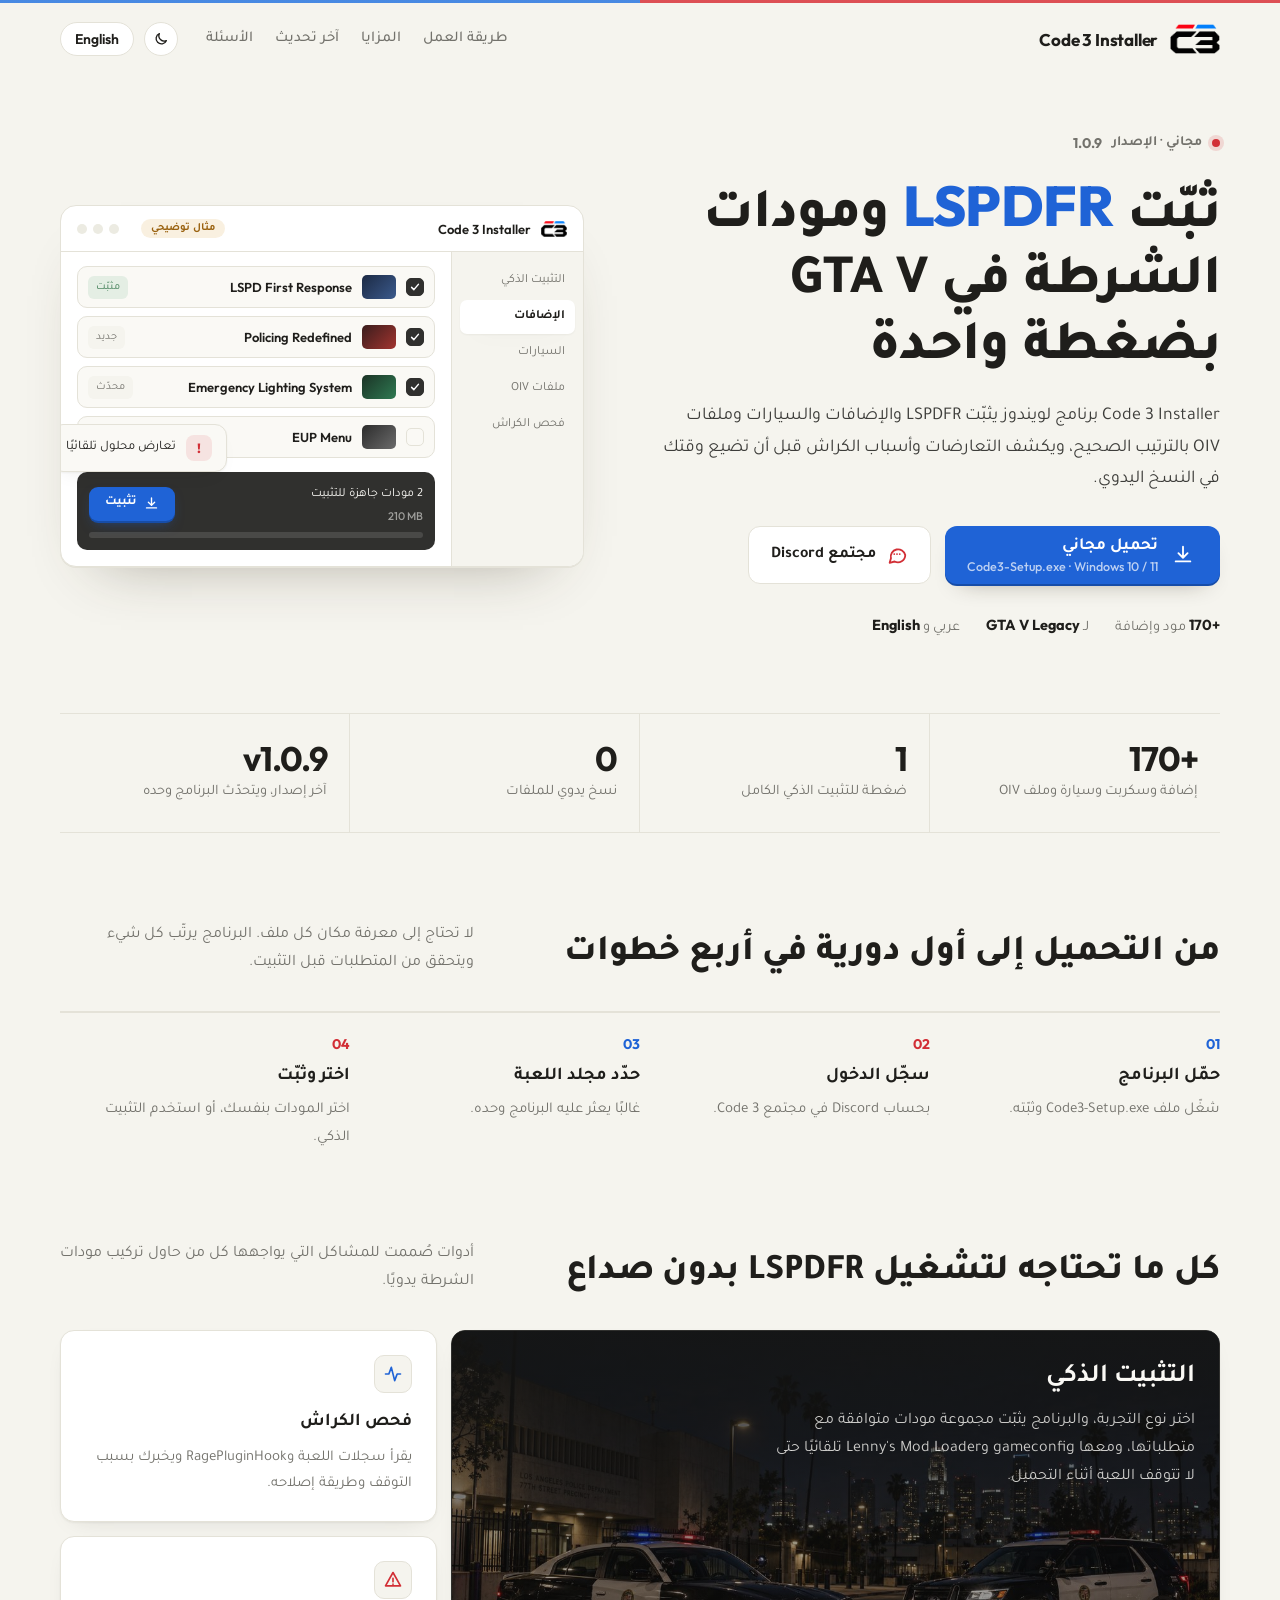
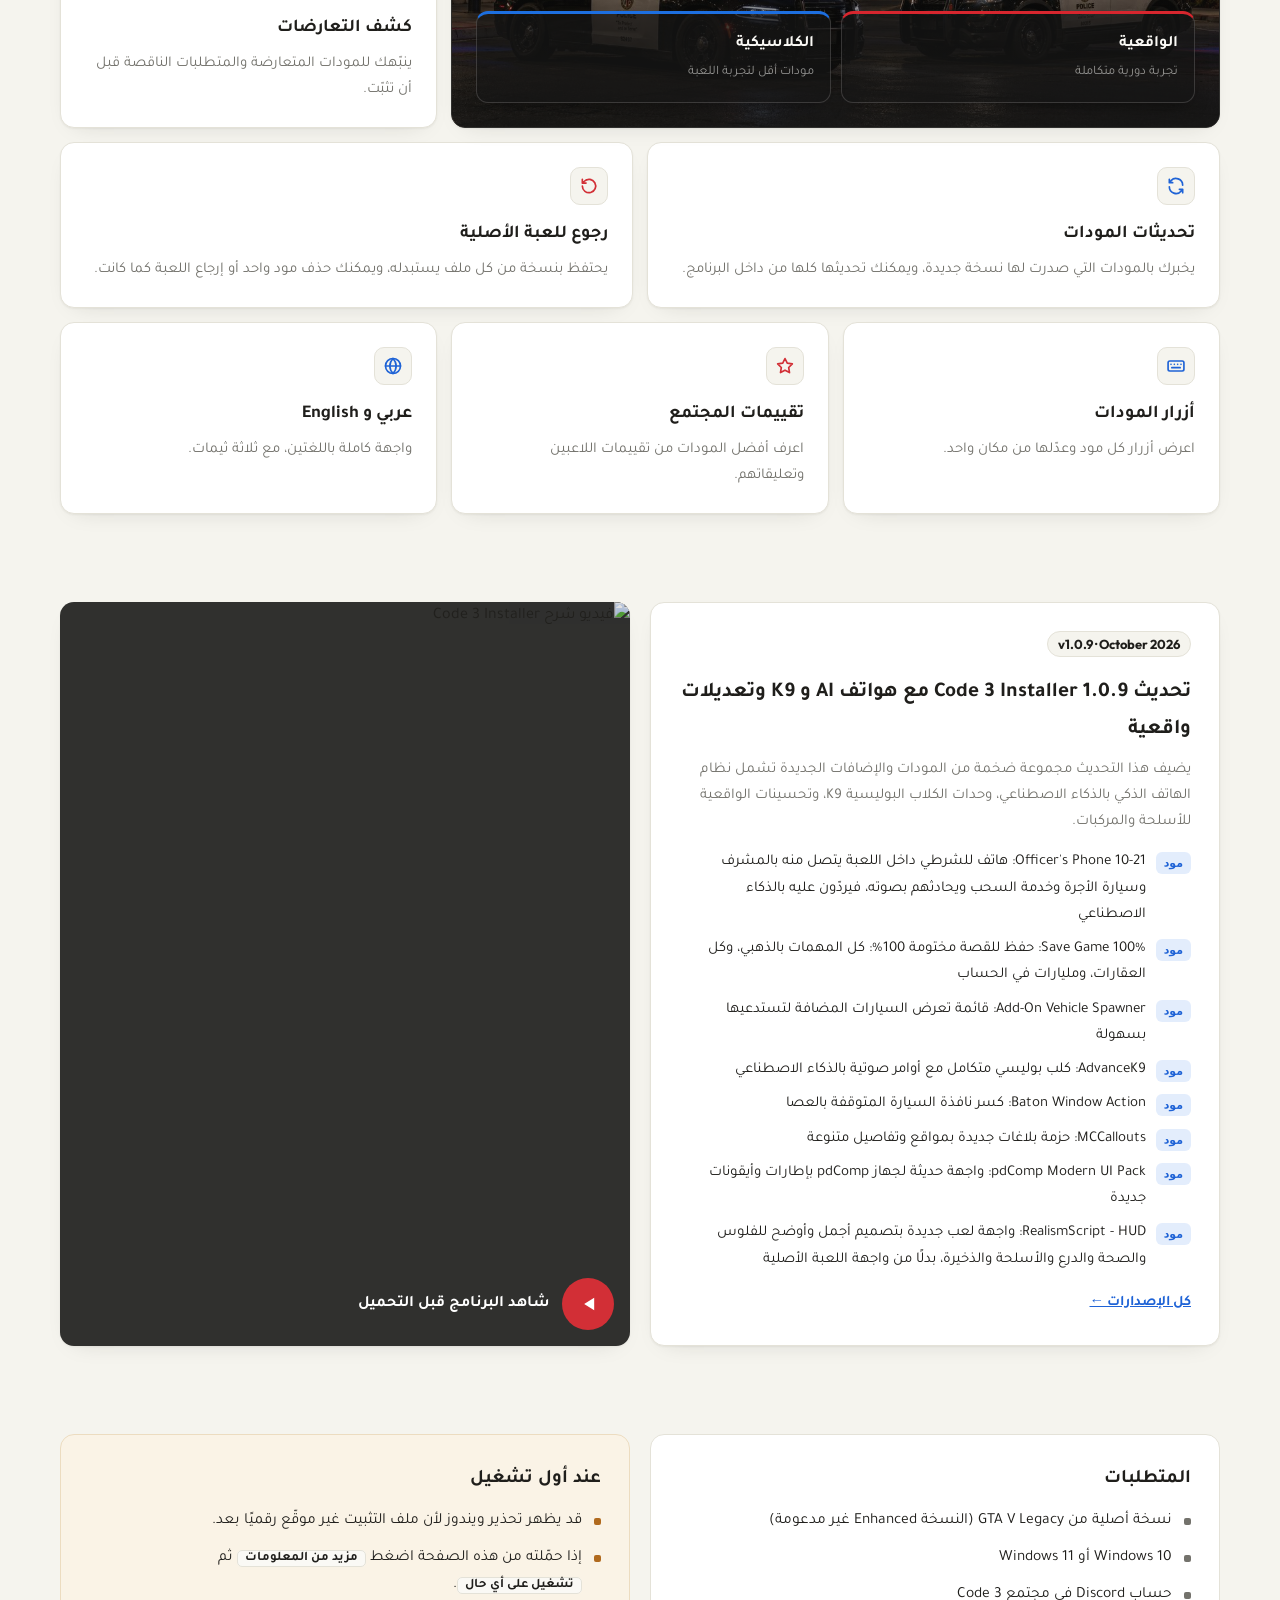
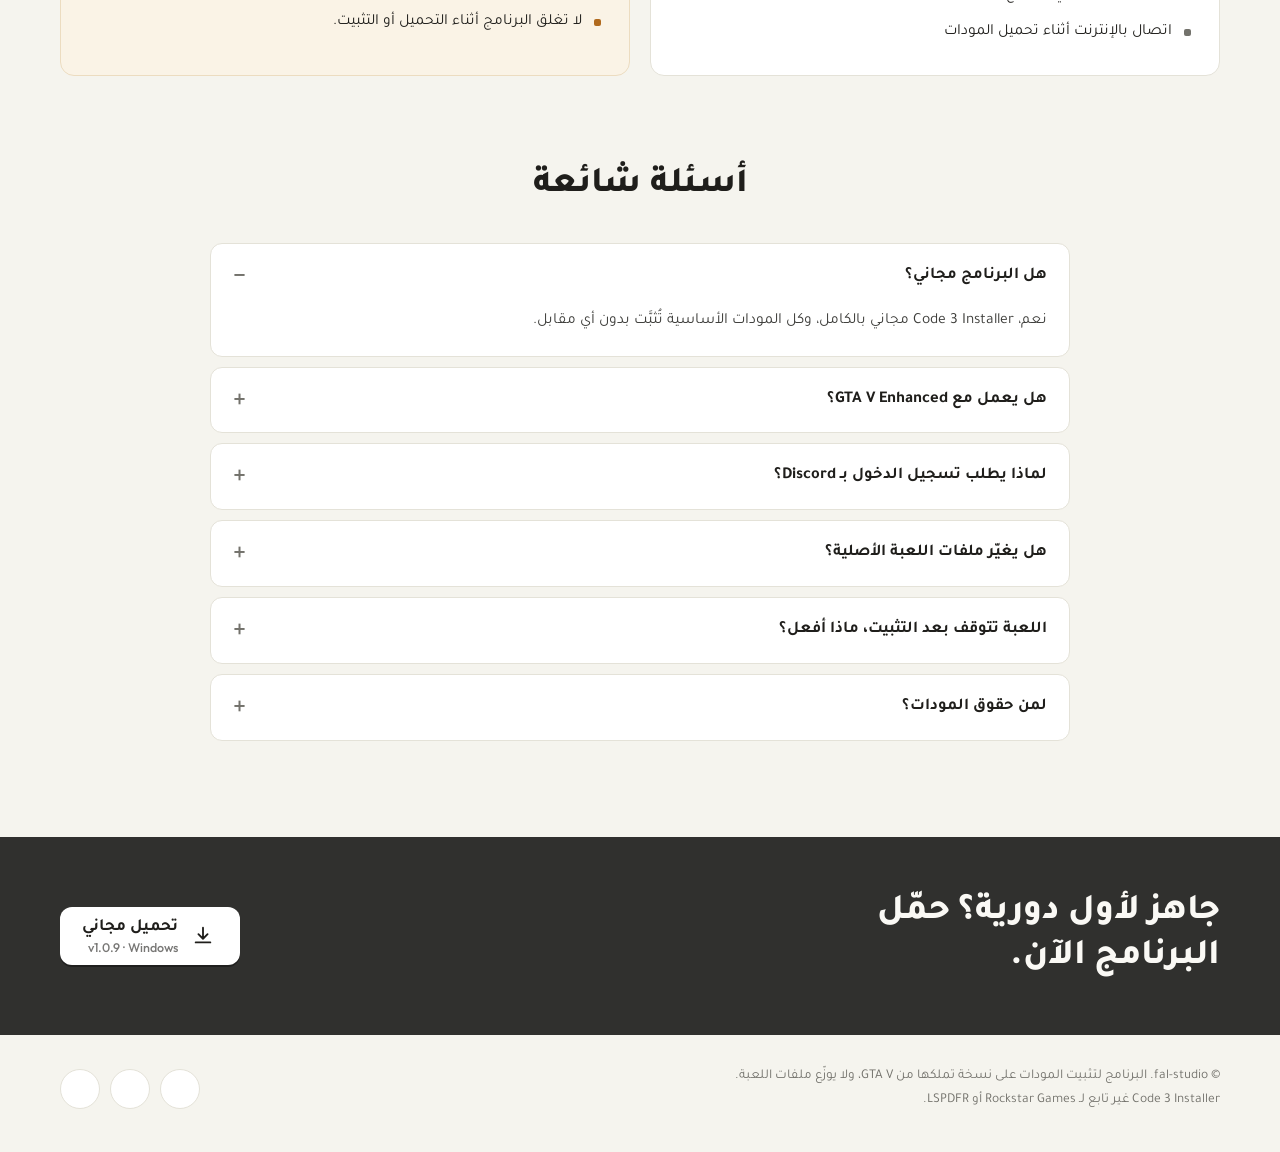
==== commit cec1bffc: "download page: index.html (v1.0.9)" ====
--- a/docs/index.html
+++ b/docs/index.html
@@ -4,7 +4,7 @@
 <meta charset="utf-8">
 <meta name="viewport" content="width=device-width,initial-scale=1">
 <title>Code 3 Installer | تثبيت LSPDFR ومودات الشرطة لـ GTA V بضغطة</title>
-<meta name="description" content="برنامج مجاني لويندوز يثبّت LSPDFR ومودات وإضافات الشرطة وملفات OIV في GTA V بضغطة واحدة، مع فحص الكراش وكشف التعارضات وتحديث المودات. الإصدار 1.0.8.">
+<meta name="description" content="برنامج مجاني لويندوز يثبّت LSPDFR ومودات وإضافات الشرطة وملفات OIV في GTA V بضغطة واحدة، مع فحص الكراش وكشف التعارضات وتحديث المودات. الإصدار 1.0.9.">
 <meta name="keywords" content="LSPDFR, تثبيت LSPDFR, مودات الشرطة, مود الشرطة قراند 5, GTA V, قراند 5 مودات, LSPDFR installer, RagePluginHook, OIV, Code 3">
 <link rel="canonical" href="https://fal-studio.github.io/code3-download/">
 <link rel="alternate" hreflang="ar" href="https://fal-studio.github.io/code3-download/">
@@ -12,7 +12,7 @@
 <link rel="alternate" hreflang="x-default" href="https://fal-studio.github.io/code3-download/en/">
 <meta name="theme-color" content="#f5f4ee" media="(prefers-color-scheme: light)">
 <meta name="theme-color" content="#121417" media="(prefers-color-scheme: dark)">
-
+<meta name="google-site-verification" content="Z5bVkoZRMnzEQyXYrqxtanl1COTGo_Kc7yMzE_np1mg">
 <meta property="og:type" content="website">
 <meta property="og:site_name" content="Code 3 Installer">
 <meta property="og:locale" content="ar_SA">
@@ -36,7 +36,7 @@
 {"@context":"https://schema.org","@type":"SoftwareApplication","name":"Code 3 Installer","alternateName":"Code 3","url":"https://fal-studio.github.io/code3-download/","inLanguage":["ar","en"],
 "description":"برنامج مجاني لويندوز يثبّت LSPDFR ومودات الشرطة وملفات OIV في GTA V Legacy بضغطة واحدة، مع فحص الكراش وكشف التعارضات.",
 "applicationCategory":"GameApplication","applicationSubCategory":"Mod manager","operatingSystem":"Windows 10, Windows 11",
-"softwareVersion":"1.0.8","dateModified":"2026-10-13","downloadUrl":"https://github.com/Fal-studio/code3-download/releases/latest/download/Code3-Setup.exe","installUrl":"https://github.com/Fal-studio/code3-download/releases/latest/download/Code3-Setup.exe","image":"https://fal-studio.github.io/code3-download/assets/og-ar.png",
+"softwareVersion":"1.0.9","dateModified":"2026-10-14","downloadUrl":"https://github.com/Fal-studio/code3-download/releases/latest/download/Code3-Setup.exe","installUrl":"https://github.com/Fal-studio/code3-download/releases/latest/download/Code3-Setup.exe","image":"https://fal-studio.github.io/code3-download/assets/og-ar.png",
 "offers":{"@type":"Offer","price":"0","priceCurrency":"USD"},
 "publisher":{"@type":"Organization","name":"fal-studio","url":"https://github.com/Fal-studio"},
 "sameAs":["https://github.com/Fal-studio/code3-download","https://www.youtube.com/watch?v=fKrqtsRe19g"]}
@@ -54,7 +54,7 @@
 <main>
 <div class="wrap hero">
   <div>
-    <span class="kicker"><i></i>مجاني · الإصدار <span class="num">1.0.8</span></span>
+    <span class="kicker"><i></i>مجاني · الإصدار <span class="num">1.0.9</span></span>
     <h1>ثبّت <em class="en">LSPDFR</em> ومودات الشرطة في GTA V بضغطة واحدة</h1>
     <p class="lead">Code 3 Installer برنامج لويندوز يثبّت LSPDFR والإضافات والسيارات وملفات OIV بالترتيب الصحيح، ويكشف التعارضات وأسباب الكراش قبل أن تضيع وقتك في النسخ اليدوي.</p>
     <div class="cta">
@@ -84,7 +84,7 @@
   <div><b>+170</b><span>إضافة وسكربت وسيارة وملف OIV</span></div>
   <div><b>1</b><span>ضغطة للتثبيت الذكي الكامل</span></div>
   <div><b>0</b><span>نسخ يدوي للملفات</span></div>
-  <div><b>v1.0.8</b><span>آخر إصدار، ويتحدّث البرنامج وحده</span></div>
+  <div><b>v1.0.9</b><span>آخر إصدار، ويتحدّث البرنامج وحده</span></div>
 </div>
 
 <section id="how" class="wrap">
@@ -117,10 +117,10 @@
 
 <section id="latest" class="wrap two">
   <div class="latest">
-    <span class="v">v1.0.8 · October 2026</span>
-    <h3>واجهة التثبيت وإصلاح أزرار التحديد</h3>
-    
-    <ul><li><i class="new">جديد</i><span>البرنامج يفتح الآن على كامل الشاشة تلقائيًا</span></li><li><i class="new">جديد</i><span>الترتيب وخيار «يدعم العربية» صارا داخل زر واحد في رأس كل قسم</span></li><li><i class="imp">تحسين</i><span>رأس الأقسام أنظف وأقل ازدحامًا</span></li><li><i class="fix">إصلاح</i><span>أزرار التحديد (الكل، المطلوب، غير المثبّت، لا شيء) لم تكن تعمل</span></li><li><i class="fix">إصلاح</i><span>خطأ كان يعطّل عرض مود لا يحتوي على متطلبات</span></li></ul>
+    <span class="v">v1.0.9 · October 2026</span>
+    <h3>تحديث Code 3 Installer 1.0.9 مع هواتف AI و K9 وتعديلات واقعية</h3>
+    <p>يضيف هذا التحديث مجموعة ضخمة من المودات والإضافات الجديدة تشمل نظام الهاتف الذكي بالذكاء الاصطناعي، وحدات الكلاب البوليسية K9، وتحسينات الواقعية للأسلحة والمركبات.</p>
+    <ul><li><i class="new">مود</i><span>10-21 Officer's Phone: هاتف للشرطي داخل اللعبة يتصل منه بالمشرف وسيارة الأجرة وخدمة السحب ويحادثهم بصوته، فيردّون عليه بالذكاء الاصطناعي</span></li><li><i class="new">مود</i><span>100% Save Game: حفظ للقصة مختومة 100%: كل المهمات بالذهبي، وكل العقارات، ومليارات في الحساب</span></li><li><i class="new">مود</i><span>Add-On Vehicle Spawner: قائمة تعرض السيارات المضافة لتستدعيها بسهولة</span></li><li><i class="new">مود</i><span>AdvanceK9: كلب بوليسي متكامل مع أوامر صوتية بالذكاء الاصطناعي</span></li><li><i class="new">مود</i><span>Baton Window Action: كسر نافذة السيارة المتوقفة بالعصا</span></li><li><i class="new">مود</i><span>MCCallouts: حزمة بلاغات جديدة بمواقع وتفاصيل متنوعة</span></li><li><i class="new">مود</i><span>pdComp Modern UI Pack: واجهة حديثة لجهاز pdComp بإطارات وأيقونات جديدة</span></li><li><i class="new">مود</i><span>RealismScript - HUD: واجهة لعب جديدة بتصميم أجمل وأوضح للفلوس والصحة والدرع والأسلحة والذخيرة، بدلًا من واجهة اللعبة الأصلية</span></li></ul>
     <a class="all" href="https://github.com/Fal-studio/code3-download/releases">كل الإصدارات ←</a>
   </div>
   <a class="video" href="https://www.youtube.com/watch?v=fKrqtsRe19g&amp;t=36s" rel="nofollow"><img src="https://i.ytimg.com/vi/fKrqtsRe19g/hqdefault.jpg" alt="فيديو شرح Code 3 Installer" loading="lazy" width="480" height="360"><span><i><svg viewBox="0 0 24 24" fill="#fff"><path d="M7 4.5v15l12-7.5z"/></svg></i>شاهد البرنامج قبل التحميل</span></a>
@@ -144,7 +144,7 @@
 </section>
 </main>
 
-<div class="band"><div class="wrap"><h2>جاهز لأول دورية؟ حمّل البرنامج الآن.</h2><a class="dl" href="https://github.com/Fal-studio/code3-download/releases/latest/download/Code3-Setup.exe" rel="nofollow"><svg viewBox="0 0 24 24" fill="none" stroke="currentColor" stroke-width="2" stroke-linecap="round" stroke-linejoin="round"><path d="M12 3v12m0 0l-5-5m5 5l5-5M4 19h16"/></svg><span><b>تحميل مجاني</b><small>v1.0.8 · Windows</small></span></a></div></div>
+<div class="band"><div class="wrap"><h2>جاهز لأول دورية؟ حمّل البرنامج الآن.</h2><a class="dl" href="https://github.com/Fal-studio/code3-download/releases/latest/download/Code3-Setup.exe" rel="nofollow"><svg viewBox="0 0 24 24" fill="none" stroke="currentColor" stroke-width="2" stroke-linecap="round" stroke-linejoin="round"><path d="M12 3v12m0 0l-5-5m5 5l5-5M4 19h16"/></svg><span><b>تحميل مجاني</b><small>v1.0.9 · Windows</small></span></a></div></div>
 <footer><div class="wrap"><p>© fal-studio. البرنامج لتثبيت المودات على نسخة تملكها من GTA V، ولا يوزّع ملفات اللعبة. Code 3 Installer غير تابع لـ Rockstar Games أو LSPDFR.</p><nav><a href="https://www.youtube.com/watch?v=fKrqtsRe19g&amp;t=36s" rel="nofollow" class="yt" aria-label="YouTube" title="YouTube"><i class="fa-brands fa-youtube"></i></a><a href="https://discord.gg/b6mxWC9jvs" rel="nofollow" class="dc" aria-label="Discord" title="Discord"><i class="fa-brands fa-discord"></i></a><a href="https://github.com/Fal-studio/code3-download" aria-label="GitHub" title="GitHub"><i class="fa-brands fa-github"></i></a></nav></div></footer>
 <script src="assets/demo.js?v=644f9ebc98" defer></script>
 <script>(function(){var i=document.querySelector('.f.big .shot');if(!i)return;var c=i.parentNode,l=i.getAttribute('data-pick').split(','),k=Math.floor(Math.random()*l.length),im=[i];i.src=l[k];for(var n=1;n<l.length;n++){var x=i.cloneNode();x.removeAttribute('data-pick');x.src=l[(k+n)%l.length];c.insertBefore(x,i.nextSibling);im.push(x)}c.classList.add('rot');i.classList.add('on');var j=0;setInterval(function(){if(document.hidden)return;im[j].classList.remove('on');j=(j+1)%im.length;im[j].classList.add('on')},5000)})()</script>
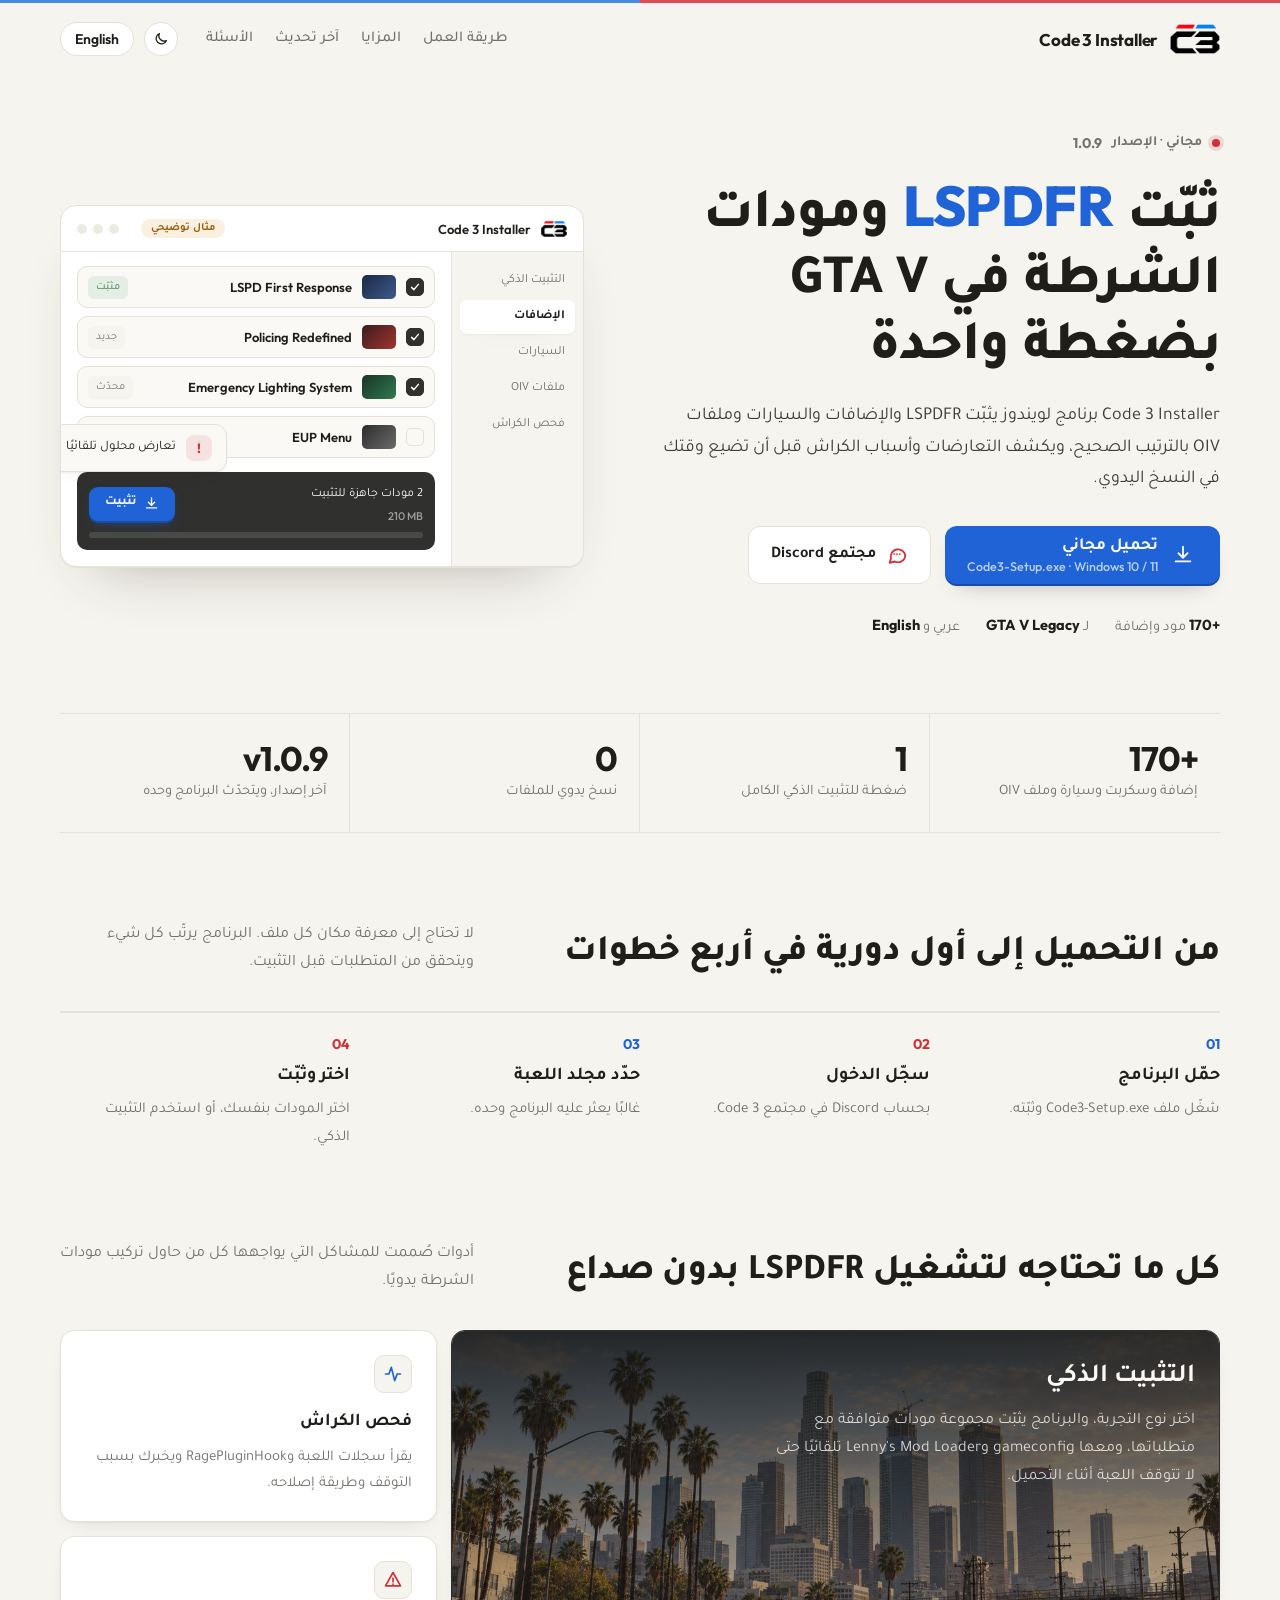
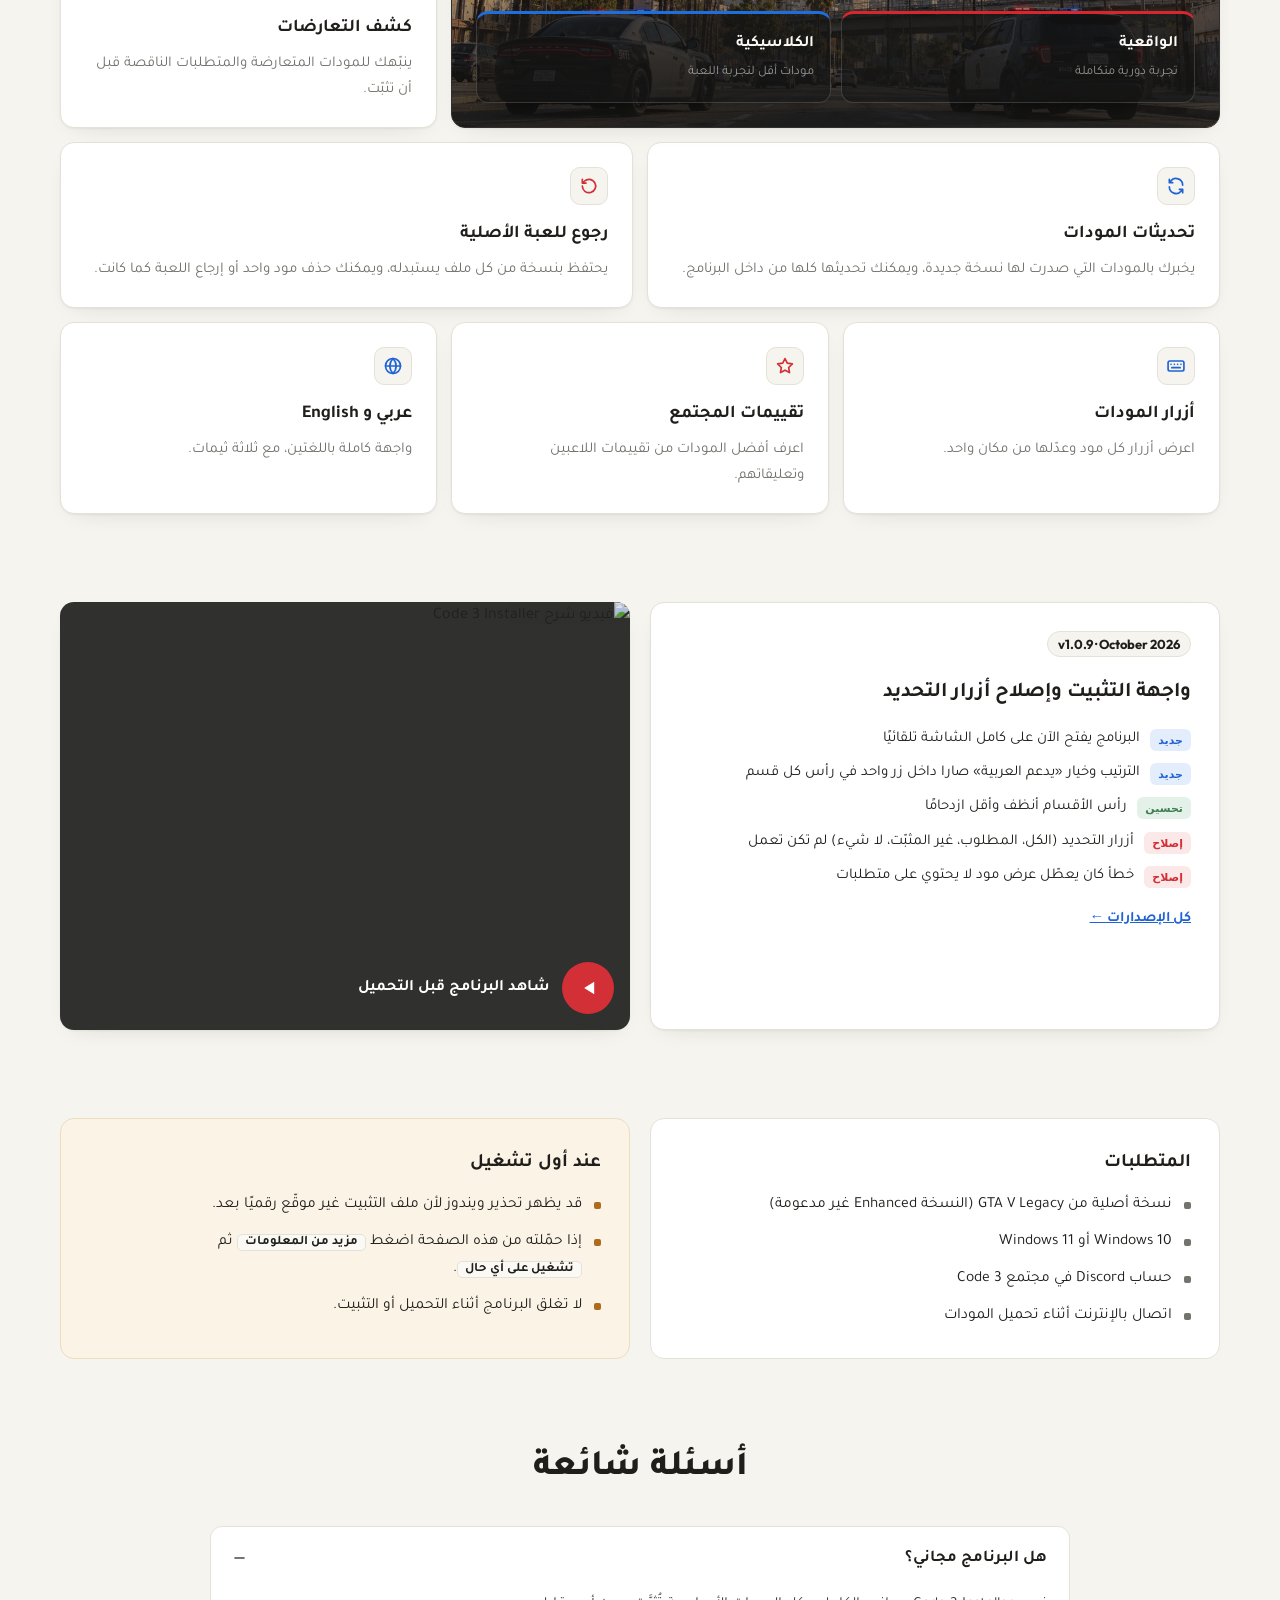
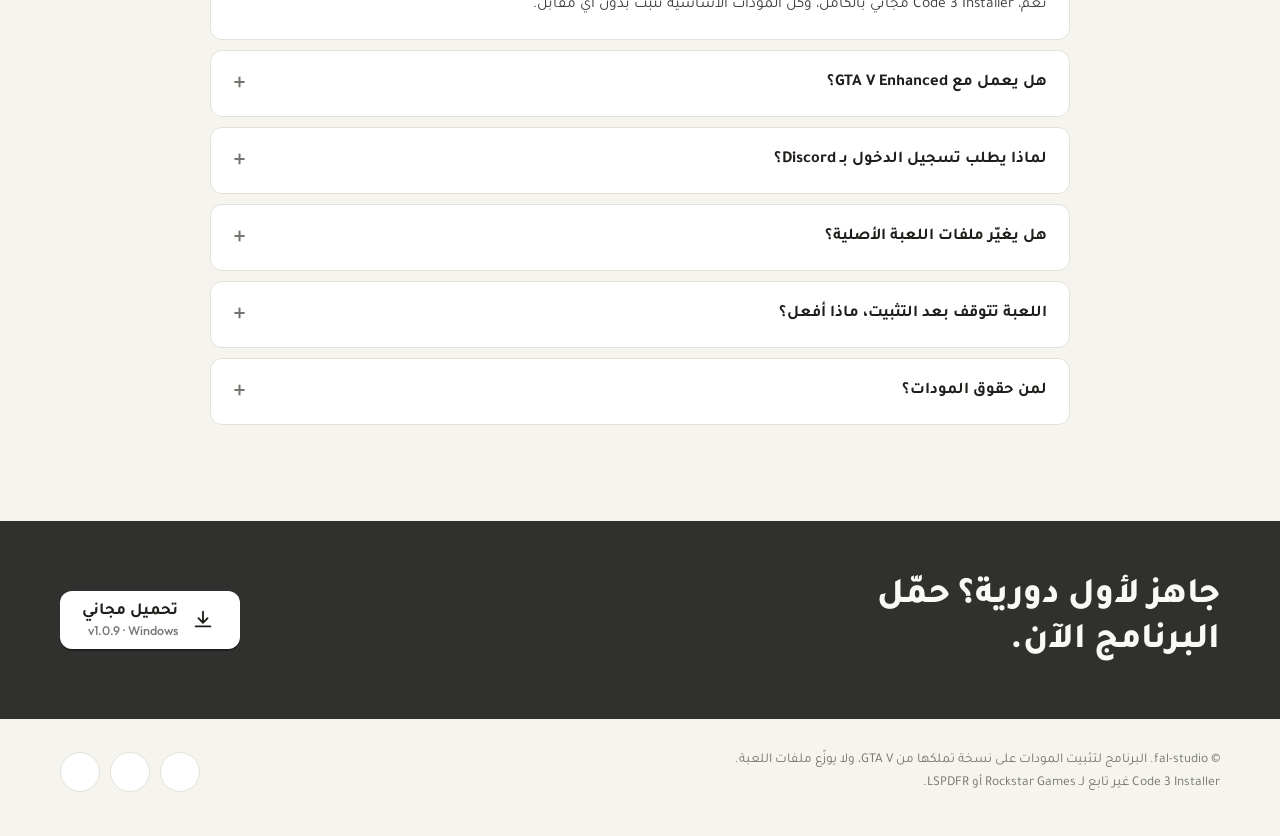
==== commit f801be59: "download page: index.html (v1.0.9)" ====
--- a/docs/index.html
+++ b/docs/index.html
@@ -118,9 +118,9 @@
 <section id="latest" class="wrap two">
   <div class="latest">
     <span class="v">v1.0.9 · October 2026</span>
-    <h3>تحديث Code 3 Installer 1.0.9 مع هواتف AI و K9 وتعديلات واقعية</h3>
-    <p>يضيف هذا التحديث مجموعة ضخمة من المودات والإضافات الجديدة تشمل نظام الهاتف الذكي بالذكاء الاصطناعي، وحدات الكلاب البوليسية K9، وتحسينات الواقعية للأسلحة والمركبات.</p>
-    <ul><li><i class="new">مود</i><span>10-21 Officer's Phone: هاتف للشرطي داخل اللعبة يتصل منه بالمشرف وسيارة الأجرة وخدمة السحب ويحادثهم بصوته، فيردّون عليه بالذكاء الاصطناعي</span></li><li><i class="new">مود</i><span>100% Save Game: حفظ للقصة مختومة 100%: كل المهمات بالذهبي، وكل العقارات، ومليارات في الحساب</span></li><li><i class="new">مود</i><span>Add-On Vehicle Spawner: قائمة تعرض السيارات المضافة لتستدعيها بسهولة</span></li><li><i class="new">مود</i><span>AdvanceK9: كلب بوليسي متكامل مع أوامر صوتية بالذكاء الاصطناعي</span></li><li><i class="new">مود</i><span>Baton Window Action: كسر نافذة السيارة المتوقفة بالعصا</span></li><li><i class="new">مود</i><span>MCCallouts: حزمة بلاغات جديدة بمواقع وتفاصيل متنوعة</span></li><li><i class="new">مود</i><span>pdComp Modern UI Pack: واجهة حديثة لجهاز pdComp بإطارات وأيقونات جديدة</span></li><li><i class="new">مود</i><span>RealismScript - HUD: واجهة لعب جديدة بتصميم أجمل وأوضح للفلوس والصحة والدرع والأسلحة والذخيرة، بدلًا من واجهة اللعبة الأصلية</span></li></ul>
+    <h3>واجهة التثبيت وإصلاح أزرار التحديد</h3>
+    
+    <ul><li><i class="new">جديد</i><span>البرنامج يفتح الآن على كامل الشاشة تلقائيًا</span></li><li><i class="new">جديد</i><span>الترتيب وخيار «يدعم العربية» صارا داخل زر واحد في رأس كل قسم</span></li><li><i class="imp">تحسين</i><span>رأس الأقسام أنظف وأقل ازدحامًا</span></li><li><i class="fix">إصلاح</i><span>أزرار التحديد (الكل، المطلوب، غير المثبّت، لا شيء) لم تكن تعمل</span></li><li><i class="fix">إصلاح</i><span>خطأ كان يعطّل عرض مود لا يحتوي على متطلبات</span></li></ul>
     <a class="all" href="https://github.com/Fal-studio/code3-download/releases">كل الإصدارات ←</a>
   </div>
   <a class="video" href="https://www.youtube.com/watch?v=fKrqtsRe19g&amp;t=36s" rel="nofollow"><img src="https://i.ytimg.com/vi/fKrqtsRe19g/hqdefault.jpg" alt="فيديو شرح Code 3 Installer" loading="lazy" width="480" height="360"><span><i><svg viewBox="0 0 24 24" fill="#fff"><path d="M7 4.5v15l12-7.5z"/></svg></i>شاهد البرنامج قبل التحميل</span></a>
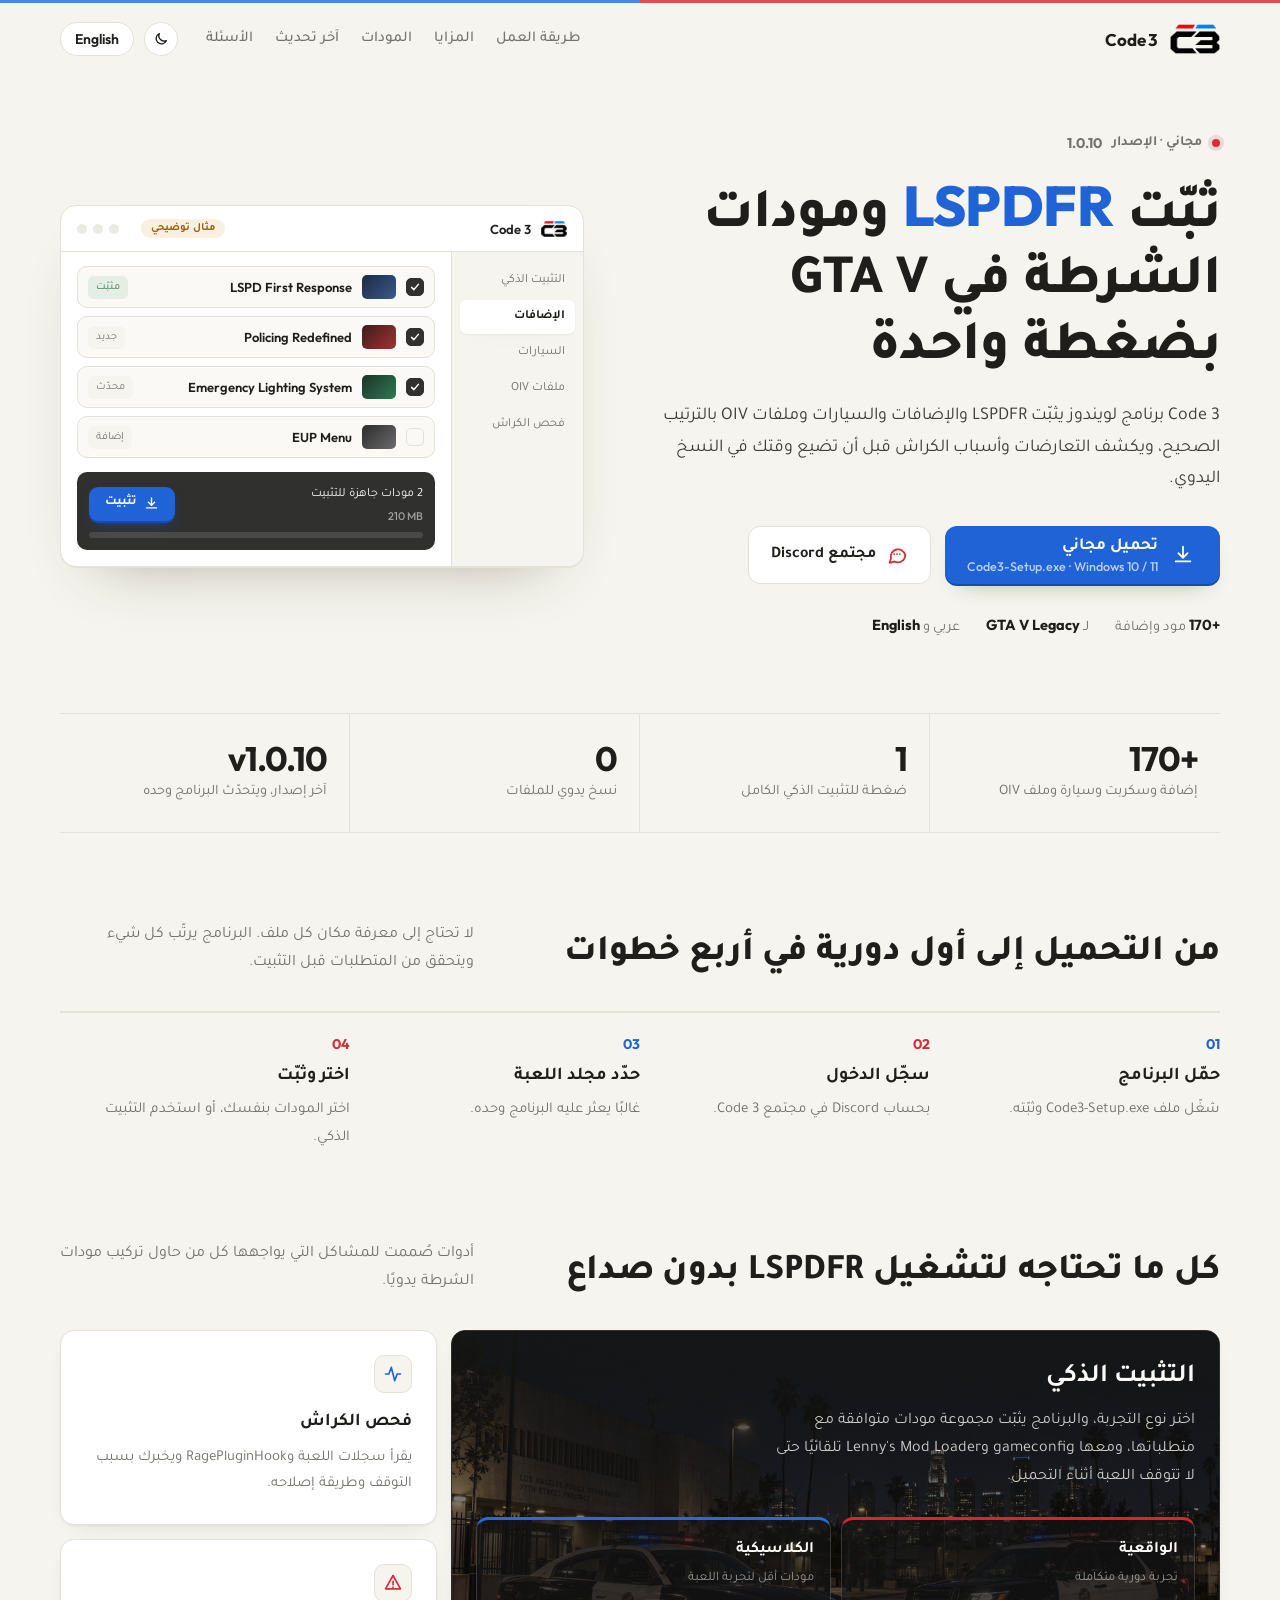
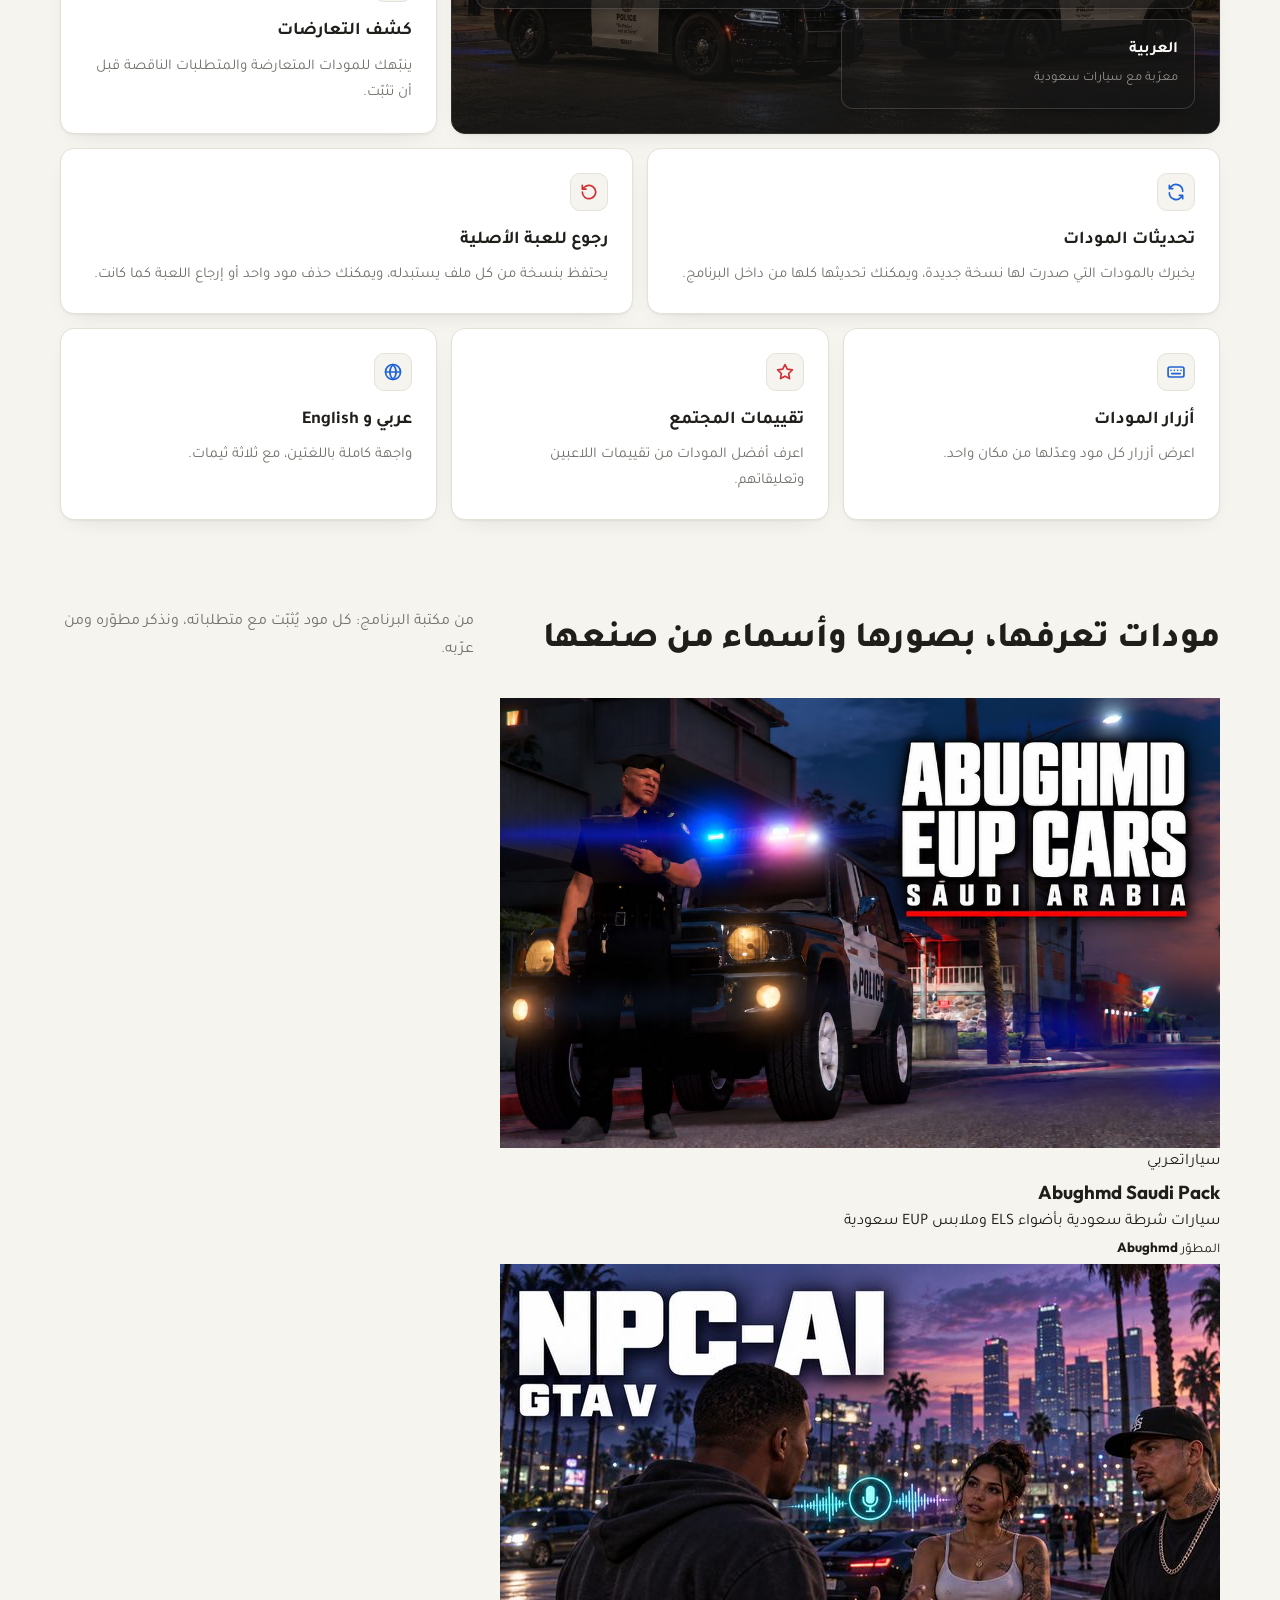
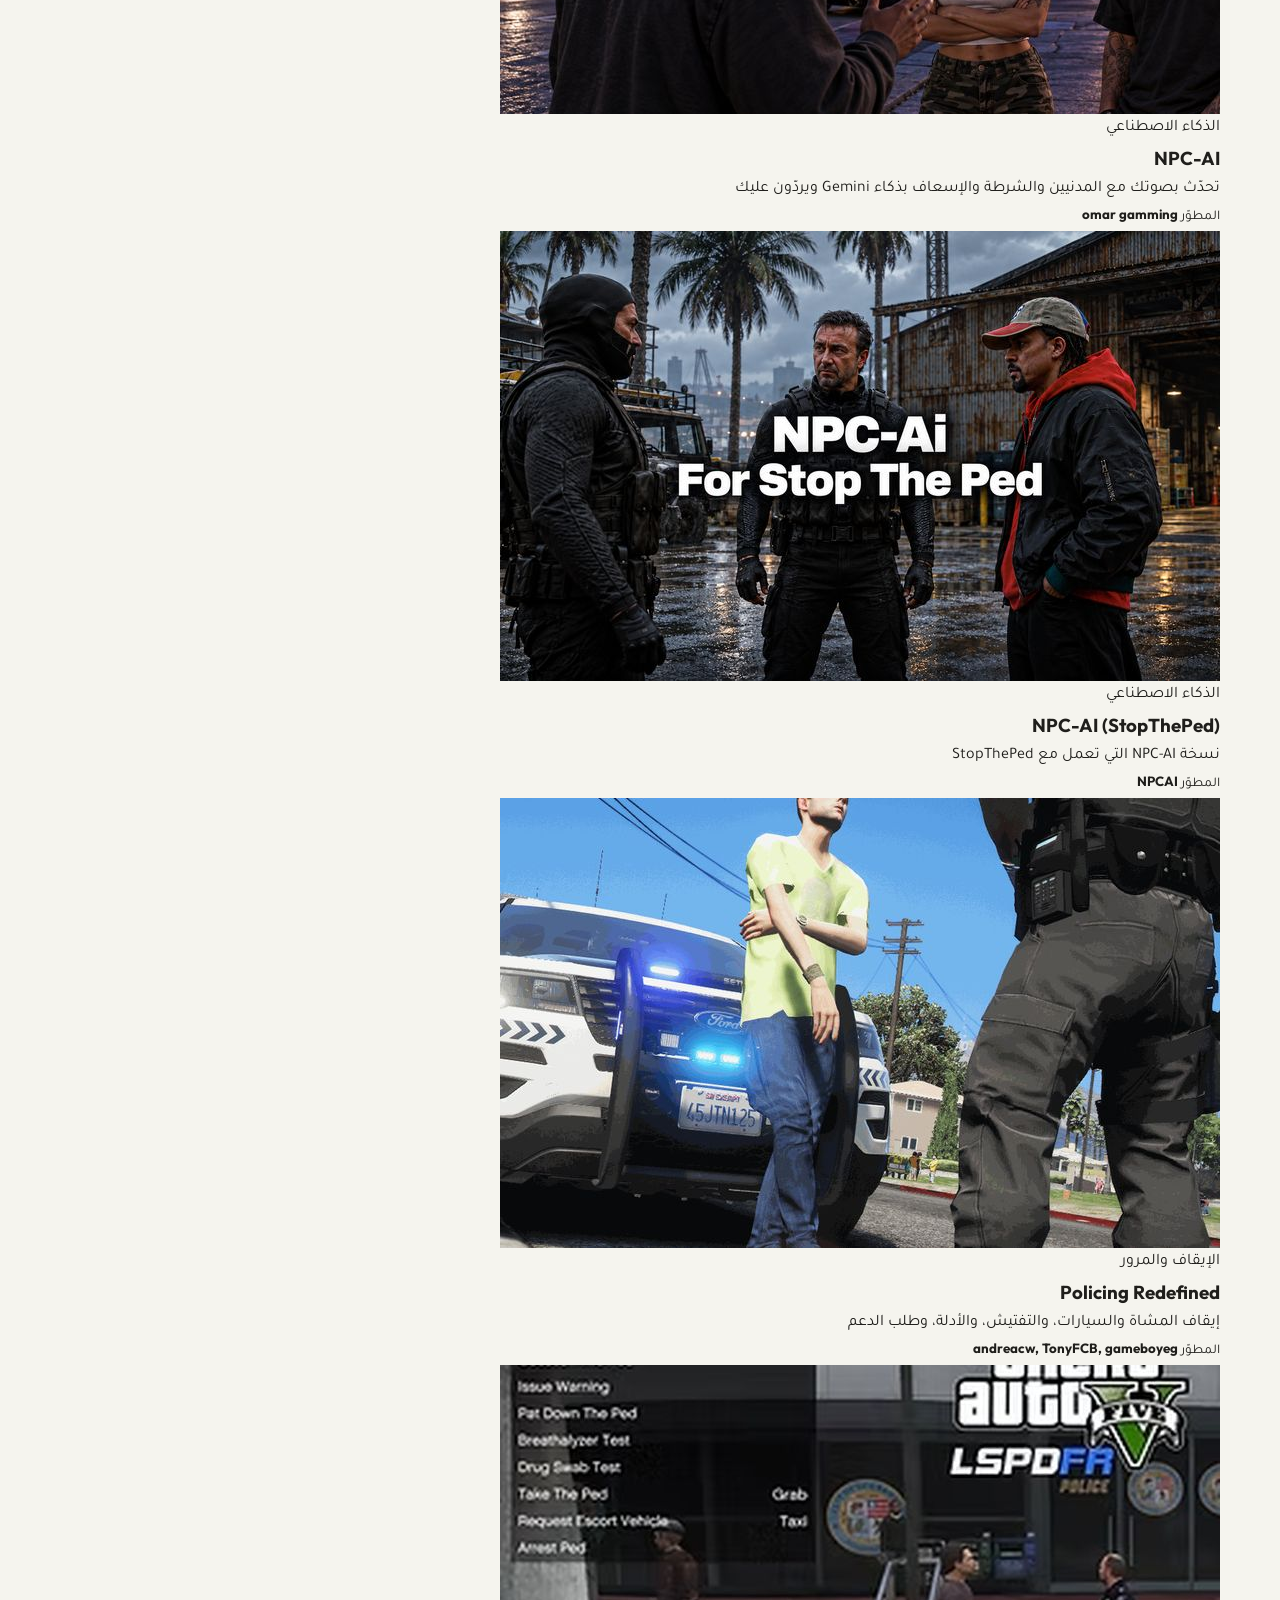
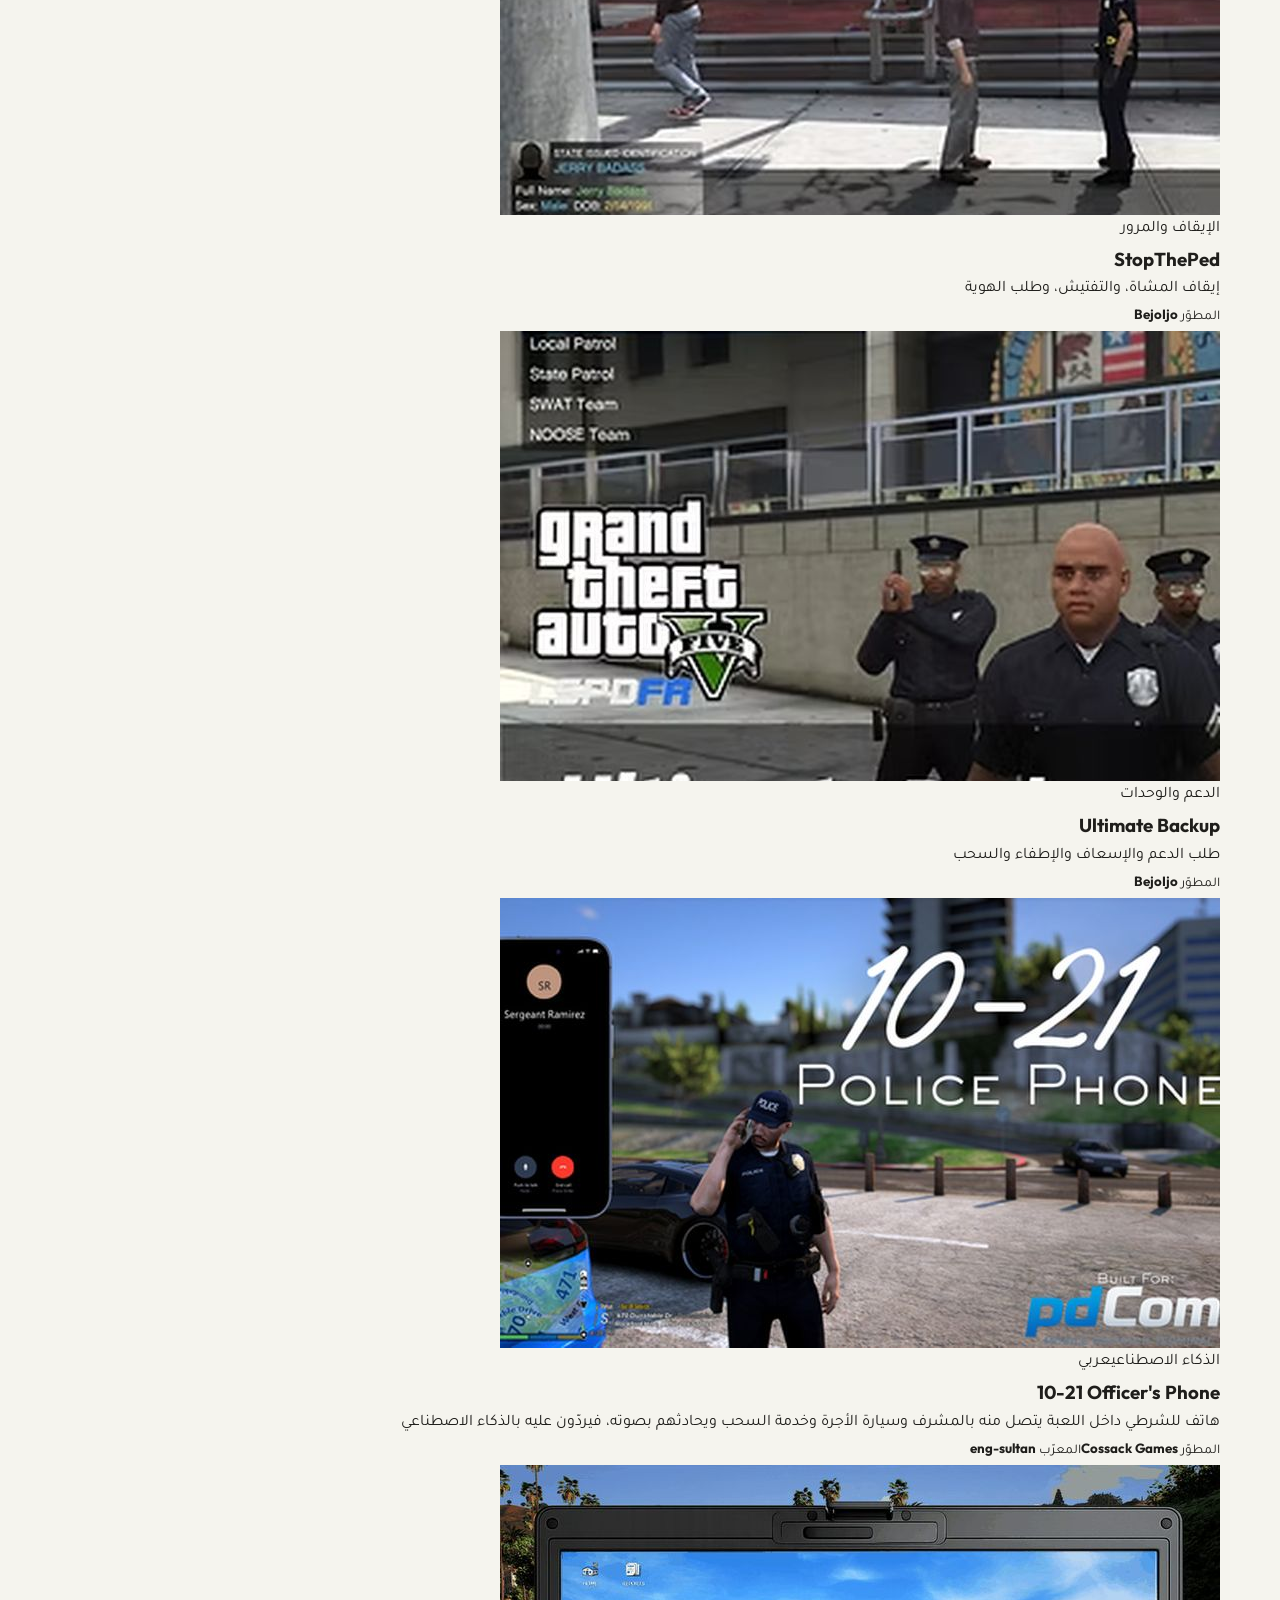
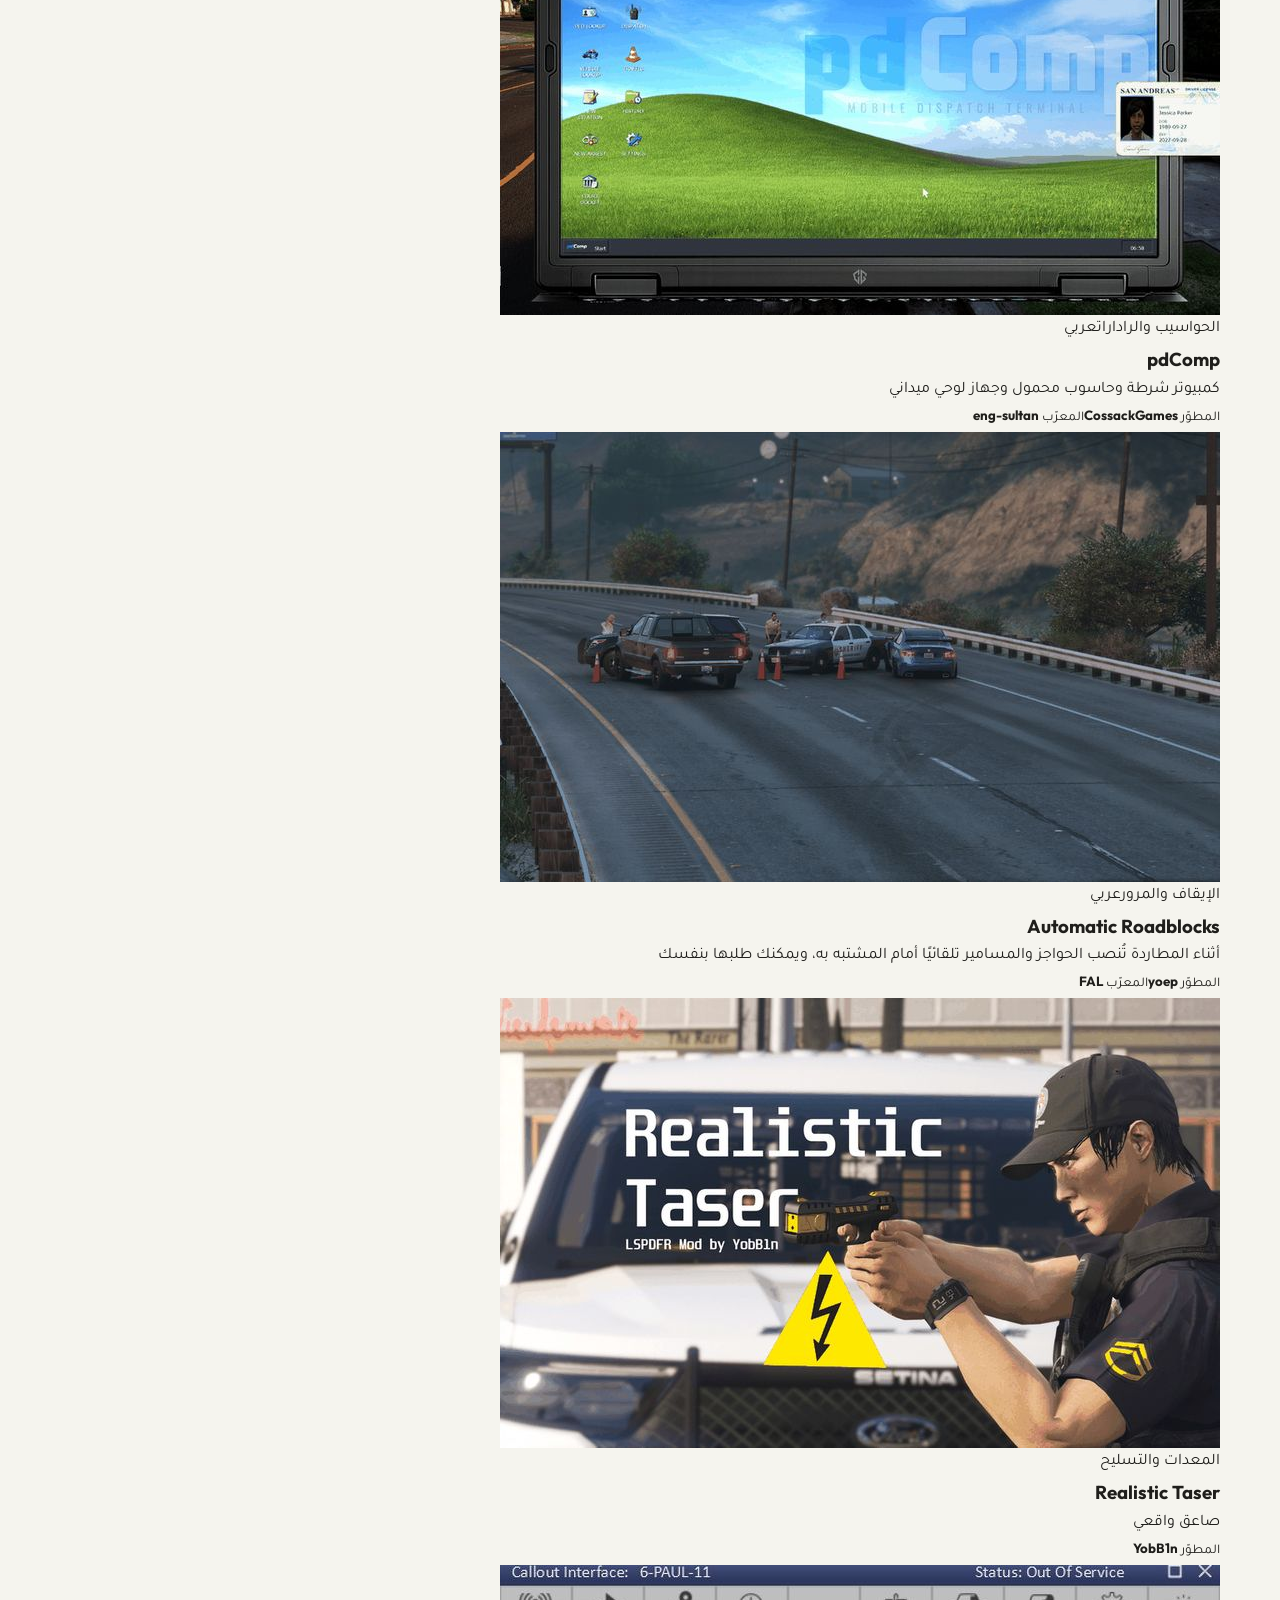
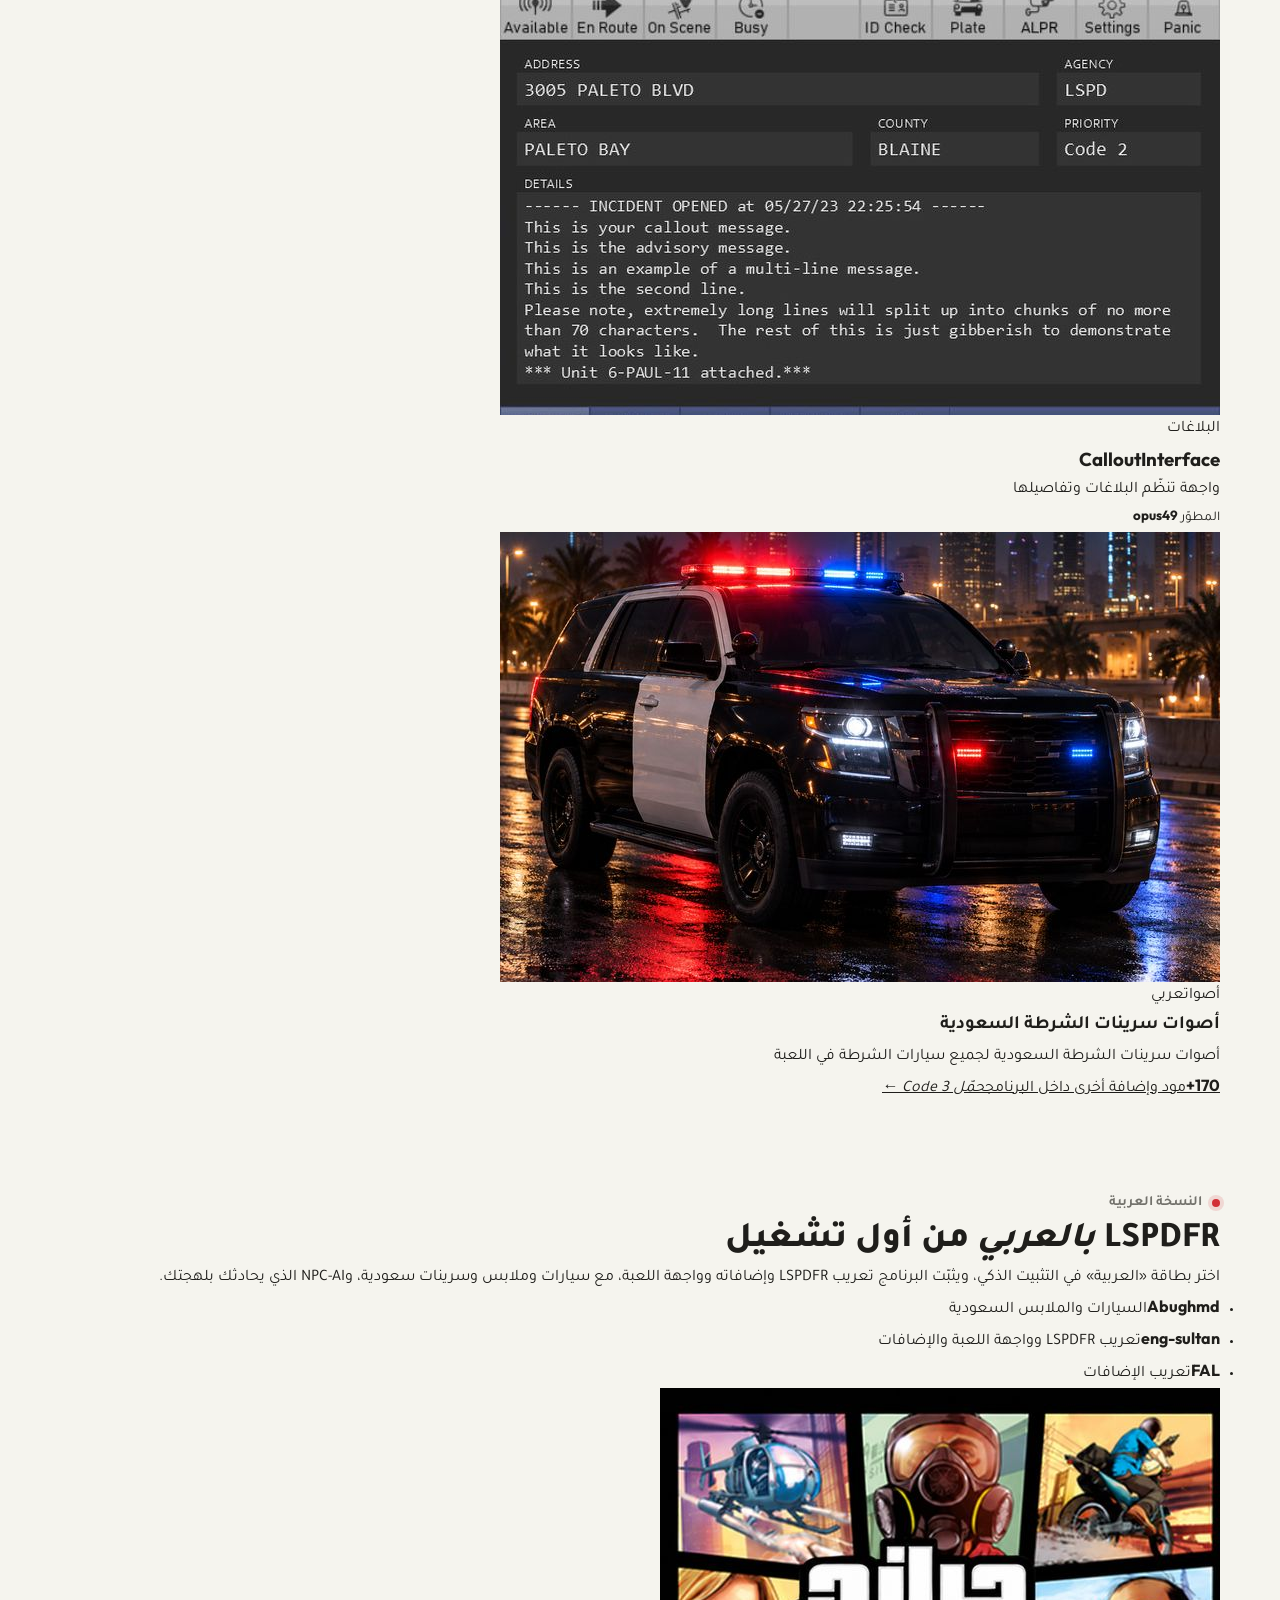
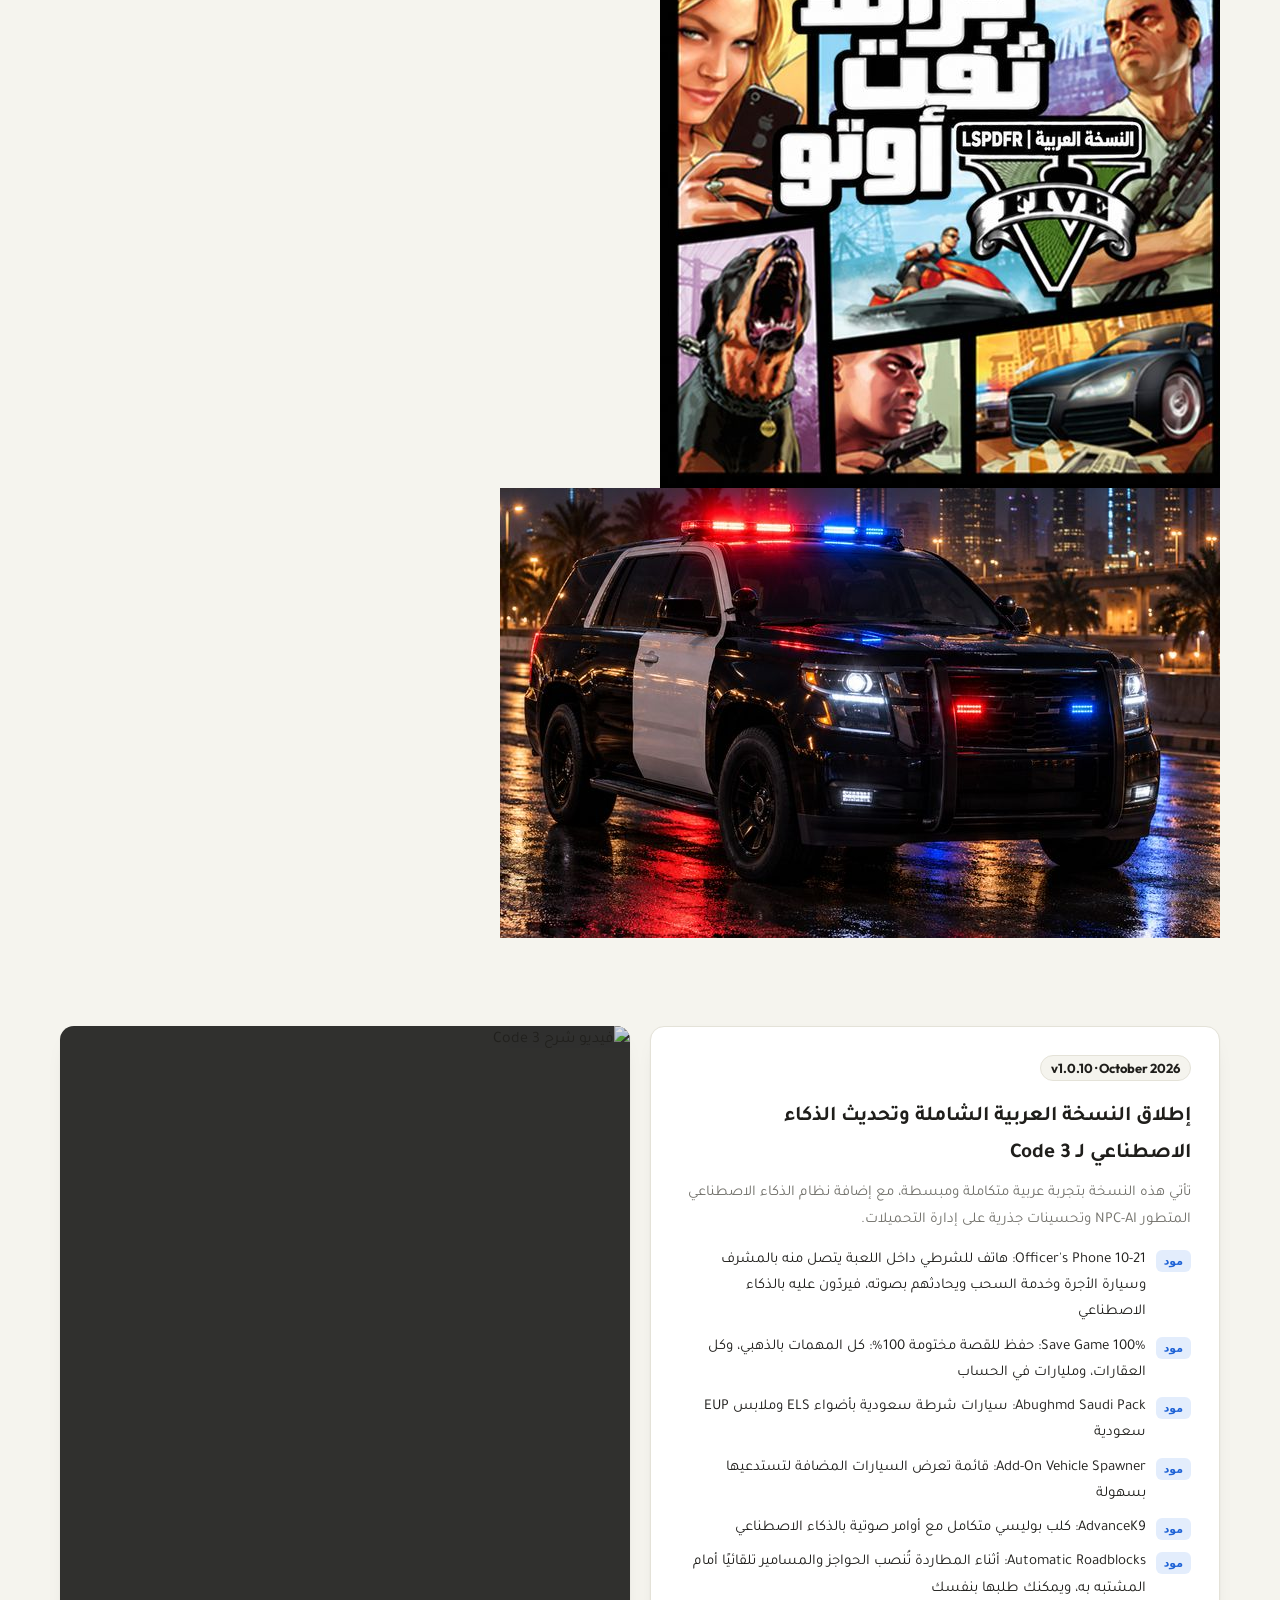
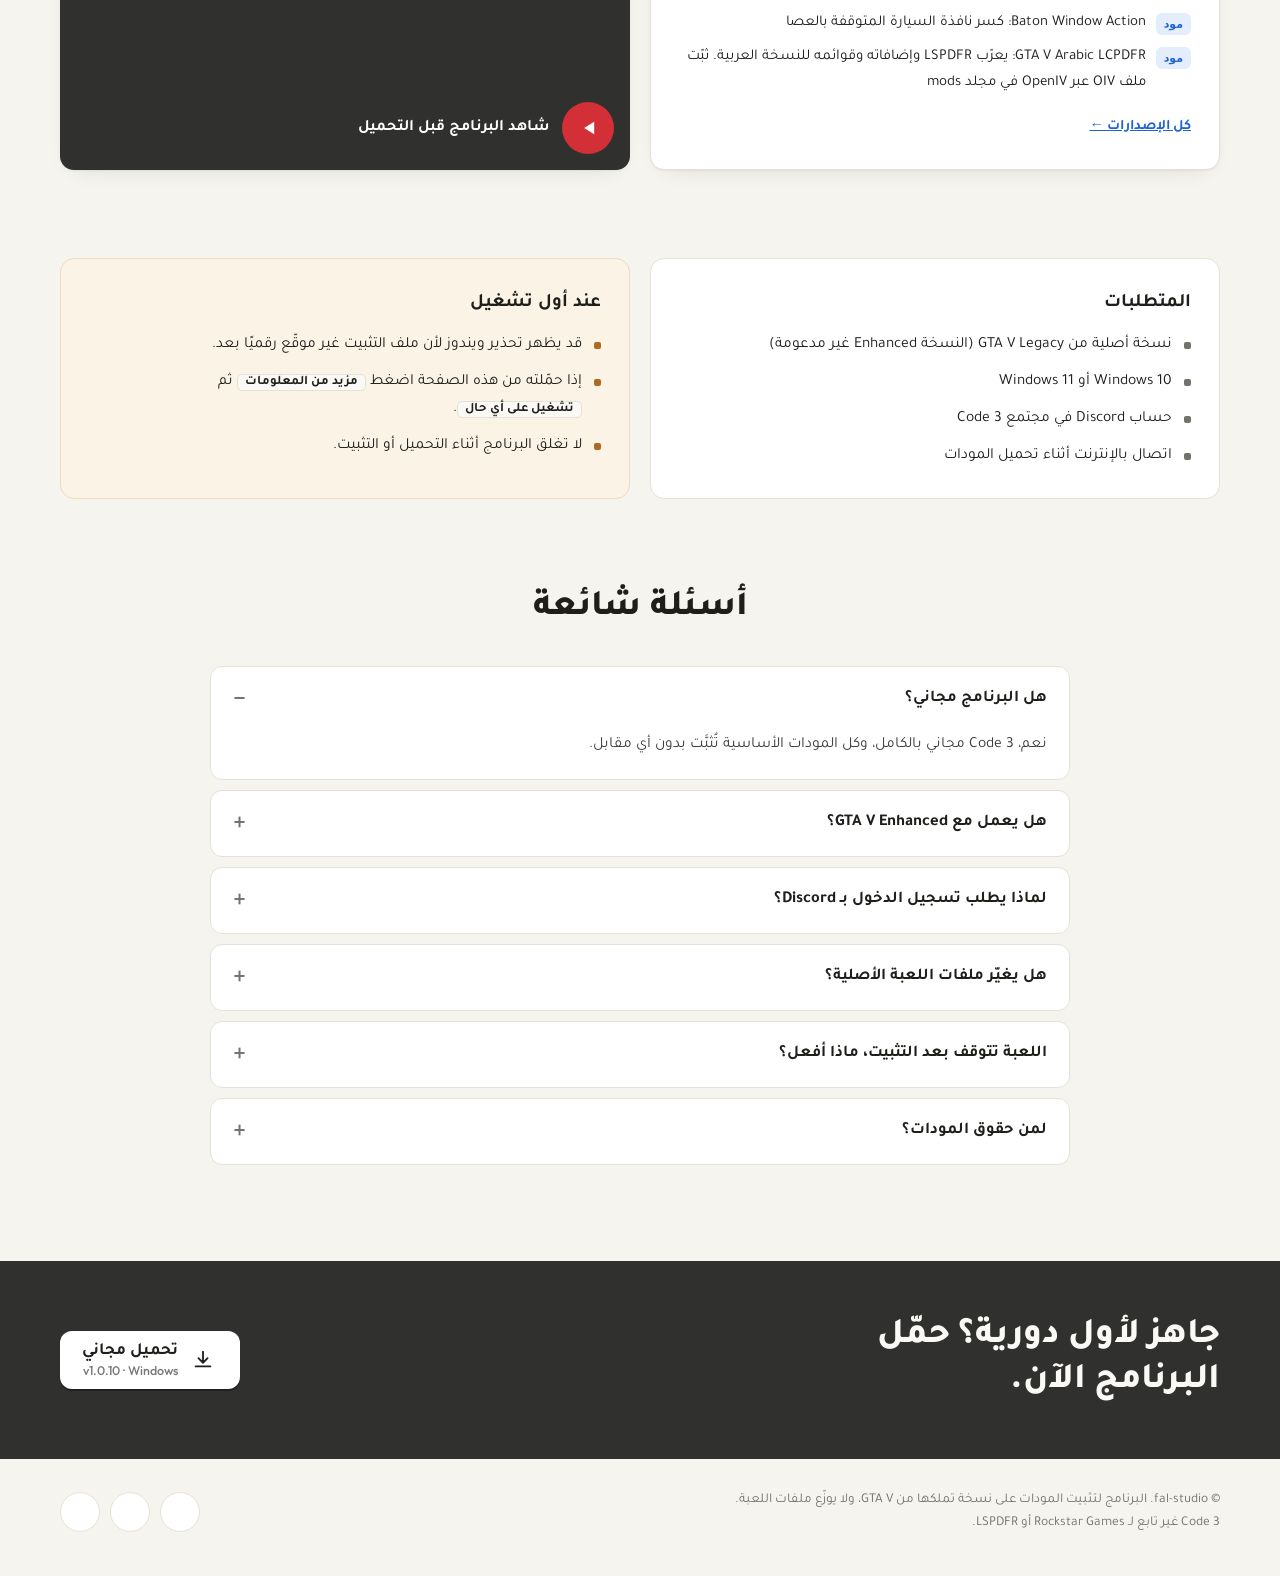
==== commit d043fba4: "download page: index.html (v1.0.10)" ====
--- a/docs/index.html
+++ b/docs/index.html
@@ -3,8 +3,8 @@
 <head>
 <meta charset="utf-8">
 <meta name="viewport" content="width=device-width,initial-scale=1">
-<title>Code 3 Installer | تثبيت LSPDFR ومودات الشرطة لـ GTA V بضغطة</title>
-<meta name="description" content="برنامج مجاني لويندوز يثبّت LSPDFR ومودات وإضافات الشرطة وملفات OIV في GTA V بضغطة واحدة، مع فحص الكراش وكشف التعارضات وتحديث المودات. الإصدار 1.0.9.">
+<title>Code 3 | تثبيت LSPDFR ومودات الشرطة لـ GTA V بضغطة</title>
+<meta name="description" content="برنامج مجاني لويندوز يثبّت LSPDFR ومودات وإضافات الشرطة وملفات OIV في GTA V بضغطة واحدة، مع فحص الكراش وكشف التعارضات وتحديث المودات. الإصدار 1.0.10.">
 <meta name="keywords" content="LSPDFR, تثبيت LSPDFR, مودات الشرطة, مود الشرطة قراند 5, GTA V, قراند 5 مودات, LSPDFR installer, RagePluginHook, OIV, Code 3">
 <link rel="canonical" href="https://fal-studio.github.io/code3-download/">
 <link rel="alternate" hreflang="ar" href="https://fal-studio.github.io/code3-download/">
@@ -14,10 +14,10 @@
 <meta name="theme-color" content="#121417" media="(prefers-color-scheme: dark)">
 <meta name="google-site-verification" content="Z5bVkoZRMnzEQyXYrqxtanl1COTGo_Kc7yMzE_np1mg">
 <meta property="og:type" content="website">
-<meta property="og:site_name" content="Code 3 Installer">
+<meta property="og:site_name" content="Code 3">
 <meta property="og:locale" content="ar_SA">
 <meta property="og:locale:alternate" content="en_US">
-<meta property="og:title" content="Code 3 Installer: ثبّت LSPDFR ومودات الشرطة بضغطة">
+<meta property="og:title" content="Code 3: ثبّت LSPDFR ومودات الشرطة بضغطة">
 <meta property="og:description" content="برنامج مجاني يثبّت LSPDFR والإضافات والسيارات وملفات OIV لـ GTA V Legacy بالترتيب الصحيح.">
 <meta property="og:url" content="https://fal-studio.github.io/code3-download/">
 <meta property="og:image" content="https://fal-studio.github.io/code3-download/assets/og-ar.png">
@@ -31,12 +31,12 @@
 <link rel="stylesheet" href="https://fonts.googleapis.com/css2?family=Outfit:wght@400;500;600;700&family=Tajawal:wght@400;500;700;800&display=swap">
 <link rel="stylesheet" href="https://cdnjs.cloudflare.com/ajax/libs/font-awesome/6.5.2/css/fontawesome.min.css">
 <link rel="stylesheet" href="https://cdnjs.cloudflare.com/ajax/libs/font-awesome/6.5.2/css/brands.min.css">
-<link rel="stylesheet" href="site.css?v=644f9ebc98">
+<link rel="stylesheet" href="site.css?v=1cbdd02185">
 <script type="application/ld+json">
-{"@context":"https://schema.org","@type":"SoftwareApplication","name":"Code 3 Installer","alternateName":"Code 3","url":"https://fal-studio.github.io/code3-download/","inLanguage":["ar","en"],
+{"@context":"https://schema.org","@type":"SoftwareApplication","name":"Code 3","alternateName":"Code 3 Installer","url":"https://fal-studio.github.io/code3-download/","inLanguage":["ar","en"],
 "description":"برنامج مجاني لويندوز يثبّت LSPDFR ومودات الشرطة وملفات OIV في GTA V Legacy بضغطة واحدة، مع فحص الكراش وكشف التعارضات.",
 "applicationCategory":"GameApplication","applicationSubCategory":"Mod manager","operatingSystem":"Windows 10, Windows 11",
-"softwareVersion":"1.0.9","dateModified":"2026-10-14","downloadUrl":"https://github.com/Fal-studio/code3-download/releases/latest/download/Code3-Setup.exe","installUrl":"https://github.com/Fal-studio/code3-download/releases/latest/download/Code3-Setup.exe","image":"https://fal-studio.github.io/code3-download/assets/og-ar.png",
+"softwareVersion":"1.0.10","dateModified":"2026-10-16","downloadUrl":"https://github.com/Fal-studio/code3-download/releases/latest/download/Code3-Setup.exe","installUrl":"https://github.com/Fal-studio/code3-download/releases/latest/download/Code3-Setup.exe","image":"https://fal-studio.github.io/code3-download/assets/og-ar.png",
 "offers":{"@type":"Offer","price":"0","priceCurrency":"USD"},
 "publisher":{"@type":"Organization","name":"fal-studio","url":"https://github.com/Fal-studio"},
 "sameAs":["https://github.com/Fal-studio/code3-download","https://www.youtube.com/watch?v=fKrqtsRe19g"]}
@@ -45,8 +45,8 @@
 <body>
 <div class="siren"></div>
 <header class="wrap top">
-  <a class="brand" href="./"><img src="assets/mark.png" alt="Code 3" width="44" height="26"><b>Code 3 Installer</b></a>
-  <nav class="nav"><a href="#how">طريقة العمل</a><a href="#features">المزايا</a><a href="#latest">آخر تحديث</a><a href="#faq">الأسئلة</a></nav>
+  <a class="brand" href="./"><img src="assets/mark.png" alt="Code 3" width="44" height="26"><b>Code 3</b></a>
+  <nav class="nav"><a href="#how">طريقة العمل</a><a href="#features">المزايا</a><a href="#mods">المودات</a><a href="#latest">آخر تحديث</a><a href="#faq">الأسئلة</a></nav>
   <button class="mode" type="button" aria-pressed="false" title="الوضع الليلي" aria-label="الوضع الليلي"><svg class="moon" viewBox="0 0 24 24" fill="none" stroke="currentColor" stroke-width="2" stroke-linecap="round" stroke-linejoin="round"><path d="M20 14.5A8 8 0 0 1 9.5 4a8 8 0 1 0 10.5 10.5z"/></svg><svg class="sun" viewBox="0 0 24 24" fill="none" stroke="currentColor" stroke-width="2" stroke-linecap="round"><circle cx="12" cy="12" r="4"/><path d="M12 2v2M12 20v2M4.9 4.9l1.4 1.4M17.7 17.7l1.4 1.4M2 12h2M20 12h2M4.9 19.1l1.4-1.4M17.7 6.3l1.4-1.4"/></svg></button>
   <a class="lang" href="en/" hreflang="en" lang="en">English</a>
 </header>
@@ -54,9 +54,9 @@
 <main>
 <div class="wrap hero">
   <div>
-    <span class="kicker"><i></i>مجاني · الإصدار <span class="num">1.0.9</span></span>
+    <span class="kicker"><i></i>مجاني · الإصدار <span class="num">1.0.10</span></span>
     <h1>ثبّت <em class="en">LSPDFR</em> ومودات الشرطة في GTA V بضغطة واحدة</h1>
-    <p class="lead">Code 3 Installer برنامج لويندوز يثبّت LSPDFR والإضافات والسيارات وملفات OIV بالترتيب الصحيح، ويكشف التعارضات وأسباب الكراش قبل أن تضيع وقتك في النسخ اليدوي.</p>
+    <p class="lead">Code 3 برنامج لويندوز يثبّت LSPDFR والإضافات والسيارات وملفات OIV بالترتيب الصحيح، ويكشف التعارضات وأسباب الكراش قبل أن تضيع وقتك في النسخ اليدوي.</p>
     <div class="cta">
       <a class="dl" href="https://github.com/Fal-studio/code3-download/releases/latest/download/Code3-Setup.exe" rel="nofollow"><svg viewBox="0 0 24 24" fill="none" stroke="currentColor" stroke-width="2" stroke-linecap="round" stroke-linejoin="round"><path d="M12 3v12m0 0l-5-5m5 5l5-5M4 19h16"/></svg><span><b>تحميل مجاني</b><small>Code3-Setup.exe · Windows 10 / 11</small></span></a>
       <a class="ghostb" href="https://discord.gg/b6mxWC9jvs" rel="nofollow"><svg viewBox="0 0 24 24" fill="none" stroke="currentColor" stroke-width="2" stroke-linecap="round" stroke-linejoin="round"><path d="M21 12a8 8 0 0 1-11.6 7.1L4 20.5l1.4-4.9A8 8 0 1 1 21 12z"/><path d="M9 11h.01M12 11h.01M15 11h.01"/></svg>مجتمع Discord</a>
@@ -65,7 +65,7 @@
   </div>
 
   <div class="app" aria-hidden="true">
-    <div class="app-bar"><img src="assets/mark.png" alt=""><span>Code 3 Installer</span><span class="demo-pill">مثال توضيحي</span><span class="dots"><i></i><i></i><i></i></span></div>
+    <div class="app-bar"><img src="assets/mark.png" alt=""><span>Code 3</span><span class="demo-pill">مثال توضيحي</span><span class="dots"><i></i><i></i><i></i></span></div>
     <div class="app-body">
       <div class="app-side"><span>التثبيت الذكي</span><span class="on">الإضافات</span><span>السيارات</span><span>ملفات OIV</span><span>فحص الكراش</span></div>
       <div class="app-list">
@@ -84,7 +84,7 @@
   <div><b>+170</b><span>إضافة وسكربت وسيارة وملف OIV</span></div>
   <div><b>1</b><span>ضغطة للتثبيت الذكي الكامل</span></div>
   <div><b>0</b><span>نسخ يدوي للملفات</span></div>
-  <div><b>v1.0.9</b><span>آخر إصدار، ويتحدّث البرنامج وحده</span></div>
+  <div><b>v1.0.10</b><span>آخر إصدار، ويتحدّث البرنامج وحده</span></div>
 </div>
 
 <section id="how" class="wrap">
@@ -103,7 +103,7 @@
     <div class="f big">
       <img class="shot" src="assets/smart-2.jpg" data-pick="assets/smart-1.jpg,assets/smart-2.jpg,assets/smart-3.jpg" alt="" width="1200" height="675" loading="lazy" decoding="async">
       <div><h3>التثبيت الذكي</h3><p>اختر نوع التجربة، والبرنامج يثبّت مجموعة مودات متوافقة مع متطلباتها، ومعها gameconfig وLenny's Mod Loader تلقائيًا حتى لا تتوقف اللعبة أثناء التحميل.</p></div>
-      <div class="packs"><div class="r"><b>الواقعية</b><small>تجربة دورية متكاملة</small></div><div class="b"><b>الكلاسيكية</b><small>مودات أقل لتجربة اللعبة</small></div></div>
+      <div class="packs"><div class="r"><b>الواقعية</b><small>تجربة دورية متكاملة</small></div><div class="b"><b>الكلاسيكية</b><small>مودات أقل لتجربة اللعبة</small></div><div class="g"><b>العربية</b><small>معرّبة مع سيارات سعودية</small></div></div>
     </div>
     <div class="f"><span class="ic"><svg viewBox="0 0 24 24" fill="none" stroke="currentColor" stroke-width="2" stroke-linecap="round" stroke-linejoin="round"><path d="M3 12h4l3-8 4 16 3-8h4"/></svg></span><h3>فحص الكراش</h3><p>يقرأ سجلات اللعبة وRagePluginHook ويخبرك بسبب التوقف وطريقة إصلاحه.</p></div>
     <div class="f"><span class="ic"><svg viewBox="0 0 24 24" fill="none" stroke="currentColor" stroke-width="2" stroke-linecap="round" stroke-linejoin="round"><path d="M12 3l9 16H3z"/><path d="M12 10v4M12 17h.01"/></svg></span><h3>كشف التعارضات</h3><p>ينبّهك للمودات المتعارضة والمتطلبات الناقصة قبل أن تثبّت.</p></div>
@@ -115,15 +115,50 @@
   </div>
 </section>
 
+<section id="mods" class="wrap">
+  <div class="sh"><h2>مودات تعرفها، بصورها وأسماء من صنعها</h2><p>من مكتبة البرنامج: كل مود يُثبّت مع متطلباته، ونذكر مطوّره ومن عرّبه.</p></div>
+  <div class="lib">
+    <article class="m"><img src="assets/mods/abughmd.jpg" alt="Abughmd Saudi Pack" width="720" height="450" loading="lazy" decoding="async"><div class="mt"><div class="mh"><span class="mc">سيارات</span><span class="ma">عربي</span></div><h3 class="en"><bdi>Abughmd Saudi Pack</bdi></h3><p>سيارات شرطة سعودية بأضواء ELS وملابس EUP سعودية</p><small><span>المطوّر <b class="en">Abughmd</b></span></small></div></article>
+    <article class="m"><img src="assets/mods/npc-ai.jpg" alt="NPC-AI" width="720" height="450" loading="lazy" decoding="async"><div class="mt"><div class="mh"><span class="mc">الذكاء الاصطناعي</span></div><h3 class="en"><bdi>NPC-AI</bdi></h3><p>تحدّث بصوتك مع المدنيين والشرطة والإسعاف بذكاء Gemini ويردّون عليك</p><small><span>المطوّر <b class="en">omar gamming</b></span></small></div></article>
+    <article class="m"><img src="assets/mods/npc-ai-stp.jpg" alt="NPC-AI (StopThePed)" width="720" height="450" loading="lazy" decoding="async"><div class="mt"><div class="mh"><span class="mc">الذكاء الاصطناعي</span></div><h3 class="en"><bdi>NPC-AI (StopThePed)</bdi></h3><p>نسخة NPC-AI التي تعمل مع StopThePed</p><small><span>المطوّر <b class="en">NPCAI</b></span></small></div></article>
+    <article class="m"><img src="assets/mods/policing-redefined.jpg" alt="Policing Redefined" width="720" height="450" loading="lazy" decoding="async"><div class="mt"><div class="mh"><span class="mc">الإيقاف والمرور</span></div><h3 class="en"><bdi>Policing Redefined</bdi></h3><p>إيقاف المشاة والسيارات، والتفتيش، والأدلة، وطلب الدعم</p><small><span>المطوّر <b class="en">andreacw, TonyFCB, gameboyeg</b></span></small></div></article>
+    <article class="m"><img src="assets/mods/stoptheped.jpg" alt="StopThePed" width="720" height="450" loading="lazy" decoding="async"><div class="mt"><div class="mh"><span class="mc">الإيقاف والمرور</span></div><h3 class="en"><bdi>StopThePed</bdi></h3><p>إيقاف المشاة، والتفتيش، وطلب الهوية</p><small><span>المطوّر <b class="en">BejoIjo</b></span></small></div></article>
+    <article class="m"><img src="assets/mods/ultimate-backup.jpg" alt="Ultimate Backup" width="720" height="450" loading="lazy" decoding="async"><div class="mt"><div class="mh"><span class="mc">الدعم والوحدات</span></div><h3 class="en"><bdi>Ultimate Backup</bdi></h3><p>طلب الدعم والإسعاف والإطفاء والسحب</p><small><span>المطوّر <b class="en">BejoIjo</b></span></small></div></article>
+    <article class="m"><img src="assets/mods/ten21.jpg" alt="10-21 Officer's Phone" width="720" height="450" loading="lazy" decoding="async"><div class="mt"><div class="mh"><span class="mc">الذكاء الاصطناعي</span><span class="ma">عربي</span></div><h3 class="en"><bdi>10-21 Officer's Phone</bdi></h3><p>هاتف للشرطي داخل اللعبة يتصل منه بالمشرف وسيارة الأجرة وخدمة السحب ويحادثهم بصوته، فيردّون عليه بالذكاء الاصطناعي</p><small><span>المطوّر <b class="en">Cossack Games</b></span><span>المعرّب <b class="en">eng-sultan</b></span></small></div></article>
+    <article class="m"><img src="assets/mods/pdcomp.jpg" alt="pdComp" width="720" height="450" loading="lazy" decoding="async"><div class="mt"><div class="mh"><span class="mc">الحواسيب والرادارات</span><span class="ma">عربي</span></div><h3 class="en"><bdi>pdComp</bdi></h3><p>كمبيوتر شرطة وحاسوب محمول وجهاز لوحي ميداني</p><small><span>المطوّر <b class="en">CossackGames</b></span><span>المعرّب <b class="en">eng-sultan</b></span></small></div></article>
+    <article class="m"><img src="assets/mods/roadblocks.jpg" alt="Automatic Roadblocks" width="720" height="450" loading="lazy" decoding="async"><div class="mt"><div class="mh"><span class="mc">الإيقاف والمرور</span><span class="ma">عربي</span></div><h3 class="en"><bdi>Automatic Roadblocks</bdi></h3><p>أثناء المطاردة تُنصب الحواجز والمسامير تلقائيًا أمام المشتبه به، ويمكنك طلبها بنفسك</p><small><span>المطوّر <b class="en">yoep</b></span><span>المعرّب <b class="en">FAL</b></span></small></div></article>
+    <article class="m"><img src="assets/mods/taser.jpg" alt="Realistic Taser" width="720" height="450" loading="lazy" decoding="async"><div class="mt"><div class="mh"><span class="mc">المعدات والتسليح</span></div><h3 class="en"><bdi>Realistic Taser</bdi></h3><p>صاعق واقعي</p><small><span>المطوّر <b class="en">YobB1n</b></span></small></div></article>
+    <article class="m"><img src="assets/mods/callout-interface.jpg" alt="CalloutInterface" width="720" height="450" loading="lazy" decoding="async"><div class="mt"><div class="mh"><span class="mc">البلاغات</span></div><h3 class="en"><bdi>CalloutInterface</bdi></h3><p>واجهة تنظّم البلاغات وتفاصيلها</p><small><span>المطوّر <b class="en">opus49</b></span></small></div></article>
+    <article class="m"><img src="assets/mods/saudi-sirens.jpg" alt="أصوات سرينات الشرطة السعودية" width="720" height="450" loading="lazy" decoding="async"><div class="mt"><div class="mh"><span class="mc">أصوات</span><span class="ma">عربي</span></div><h3><bdi>أصوات سرينات الشرطة السعودية</bdi></h3><p>أصوات سرينات الشرطة السعودية لجميع سيارات الشرطة في اللعبة</p></div></article>
+    <a class="m more" href="https://github.com/Fal-studio/code3-download/releases/latest/download/Code3-Setup.exe"><b class="en">&lrm;+170</b><span>مود وإضافة أخرى داخل البرنامج</span><em>حمّل Code 3 ←</em></a>
+  </div>
+</section>
+
+<section id="arabic" class="wrap">
+  <div class="arx">
+    <div class="arx-t">
+      <span class="kicker"><i></i>النسخة العربية</span>
+      <h2>LSPDFR <em>بالعربي</em> من أول تشغيل</h2>
+      <p>اختر بطاقة «العربية» في التثبيت الذكي، ويثبّت البرنامج تعريب LSPDFR وإضافاته وواجهة اللعبة، مع سيارات وملابس وسرينات سعودية، وNPC-AI الذي يحادثك بلهجتك.</p>
+      <ul class="arx-c">
+        <li><b class="en">Abughmd</b><span>السيارات والملابس السعودية</span></li>
+        <li><b class="en">eng-sultan</b><span>تعريب LSPDFR وواجهة اللعبة والإضافات</span></li>
+        <li><b class="en">FAL</b><span>تعريب الإضافات</span></li>
+      </ul>
+    </div>
+    <figure class="arx-i"><img src="assets/mods/arabic-lspdfr.jpg" alt="GTA V LSPDFR النسخة العربية" width="560" height="700" loading="lazy" decoding="async"><img class="sm" src="assets/mods/saudi-sirens.jpg" alt="" width="720" height="450" loading="lazy" decoding="async"></figure>
+  </div>
+</section>
+
 <section id="latest" class="wrap two">
   <div class="latest">
-    <span class="v">v1.0.9 · October 2026</span>
-    <h3>واجهة التثبيت وإصلاح أزرار التحديد</h3>
-    
-    <ul><li><i class="new">جديد</i><span>البرنامج يفتح الآن على كامل الشاشة تلقائيًا</span></li><li><i class="new">جديد</i><span>الترتيب وخيار «يدعم العربية» صارا داخل زر واحد في رأس كل قسم</span></li><li><i class="imp">تحسين</i><span>رأس الأقسام أنظف وأقل ازدحامًا</span></li><li><i class="fix">إصلاح</i><span>أزرار التحديد (الكل، المطلوب، غير المثبّت، لا شيء) لم تكن تعمل</span></li><li><i class="fix">إصلاح</i><span>خطأ كان يعطّل عرض مود لا يحتوي على متطلبات</span></li></ul>
+    <span class="v">v1.0.10 · October 2026</span>
+    <h3>إطلاق النسخة العربية الشاملة وتحديث الذكاء الاصطناعي لـ Code 3</h3>
+    <p>تأتي هذه النسخة بتجربة عربية متكاملة ومبسطة، مع إضافة نظام الذكاء الاصطناعي المتطور NPC-AI وتحسينات جذرية على إدارة التحميلات.</p>
+    <ul><li><i class="new">مود</i><span>10-21 Officer's Phone: هاتف للشرطي داخل اللعبة يتصل منه بالمشرف وسيارة الأجرة وخدمة السحب ويحادثهم بصوته، فيردّون عليه بالذكاء الاصطناعي</span></li><li><i class="new">مود</i><span>100% Save Game: حفظ للقصة مختومة 100%: كل المهمات بالذهبي، وكل العقارات، ومليارات في الحساب</span></li><li><i class="new">مود</i><span>Abughmd Saudi Pack: سيارات شرطة سعودية بأضواء ELS وملابس EUP سعودية</span></li><li><i class="new">مود</i><span>Add-On Vehicle Spawner: قائمة تعرض السيارات المضافة لتستدعيها بسهولة</span></li><li><i class="new">مود</i><span>AdvanceK9: كلب بوليسي متكامل مع أوامر صوتية بالذكاء الاصطناعي</span></li><li><i class="new">مود</i><span>Automatic Roadblocks: أثناء المطاردة تُنصب الحواجز والمسامير تلقائيًا أمام المشتبه به، ويمكنك طلبها بنفسك</span></li><li><i class="new">مود</i><span>Baton Window Action: كسر نافذة السيارة المتوقفة بالعصا</span></li><li><i class="new">مود</i><span>GTA V Arabic LCPDFR: يعرّب LSPDFR وإضافاته وقوائمه للنسخة العربية. ثبّت ملف OIV عبر OpenIV في مجلد mods</span></li></ul>
     <a class="all" href="https://github.com/Fal-studio/code3-download/releases">كل الإصدارات ←</a>
   </div>
-  <a class="video" href="https://www.youtube.com/watch?v=fKrqtsRe19g&amp;t=36s" rel="nofollow"><img src="https://i.ytimg.com/vi/fKrqtsRe19g/hqdefault.jpg" alt="فيديو شرح Code 3 Installer" loading="lazy" width="480" height="360"><span><i><svg viewBox="0 0 24 24" fill="#fff"><path d="M7 4.5v15l12-7.5z"/></svg></i>شاهد البرنامج قبل التحميل</span></a>
+  <a class="video" href="https://www.youtube.com/watch?v=fKrqtsRe19g&amp;t=36s" rel="nofollow"><img src="https://i.ytimg.com/vi/fKrqtsRe19g/hqdefault.jpg" alt="فيديو شرح Code 3" loading="lazy" width="480" height="360"><span><i><svg viewBox="0 0 24 24" fill="#fff"><path d="M7 4.5v15l12-7.5z"/></svg></i>شاهد البرنامج قبل التحميل</span></a>
 </section>
 
 <section class="wrap req">
@@ -134,19 +169,19 @@
 <section id="faq" class="wrap">
   <div class="sh"><h2>أسئلة شائعة</h2></div>
   <div class="faq">
-    <details open><summary>هل البرنامج مجاني؟</summary><p>نعم، Code 3 Installer مجاني بالكامل، وكل المودات الأساسية تُثبَّت بدون أي مقابل.</p></details>
+    <details open><summary>هل البرنامج مجاني؟</summary><p>نعم، Code 3 مجاني بالكامل، وكل المودات الأساسية تُثبَّت بدون أي مقابل.</p></details>
     <details><summary>هل يعمل مع GTA V Enhanced؟</summary><p>لا، البرنامج يدعم GTA V Legacy فقط، لأن LSPDFR وRagePluginHook يعملان عليها.</p></details>
     <details><summary>لماذا يطلب تسجيل الدخول بـ Discord؟</summary><p>البرنامج مخصص لأعضاء مجتمع Code 3، ومن خلال السيرفر تصلك الأخبار والدعم والتحديثات.</p></details>
     <details><summary>هل يغيّر ملفات اللعبة الأصلية؟</summary><p>يحتفظ بنسخة من كل ملف يستبدله، ويمكنك حذف أي مود أو إرجاع اللعبة لحالتها الأصلية من داخل البرنامج.</p></details>
     <details><summary>اللعبة تتوقف بعد التثبيت، ماذا أفعل؟</summary><p>افتح فحص الكراش في البرنامج؛ فهو يقرأ السجلات ويخبرك بالسبب وطريقة الإصلاح، ومعظم المشاكل تُحل بضغطة.</p></details>
-    <details><summary>لمن حقوق المودات؟</summary><p>كل مود ملك لصانعه، وروابط صفحاته الأصلية موجودة داخل البرنامج. Code 3 Installer يسهّل التثبيت فقط.</p></details>
+    <details><summary>لمن حقوق المودات؟</summary><p>كل مود ملك لصانعه، وروابط صفحاته الأصلية موجودة داخل البرنامج. Code 3 يسهّل التثبيت فقط.</p></details>
   </div>
 </section>
 </main>
 
-<div class="band"><div class="wrap"><h2>جاهز لأول دورية؟ حمّل البرنامج الآن.</h2><a class="dl" href="https://github.com/Fal-studio/code3-download/releases/latest/download/Code3-Setup.exe" rel="nofollow"><svg viewBox="0 0 24 24" fill="none" stroke="currentColor" stroke-width="2" stroke-linecap="round" stroke-linejoin="round"><path d="M12 3v12m0 0l-5-5m5 5l5-5M4 19h16"/></svg><span><b>تحميل مجاني</b><small>v1.0.9 · Windows</small></span></a></div></div>
-<footer><div class="wrap"><p>© fal-studio. البرنامج لتثبيت المودات على نسخة تملكها من GTA V، ولا يوزّع ملفات اللعبة. Code 3 Installer غير تابع لـ Rockstar Games أو LSPDFR.</p><nav><a href="https://www.youtube.com/watch?v=fKrqtsRe19g&amp;t=36s" rel="nofollow" class="yt" aria-label="YouTube" title="YouTube"><i class="fa-brands fa-youtube"></i></a><a href="https://discord.gg/b6mxWC9jvs" rel="nofollow" class="dc" aria-label="Discord" title="Discord"><i class="fa-brands fa-discord"></i></a><a href="https://github.com/Fal-studio/code3-download" aria-label="GitHub" title="GitHub"><i class="fa-brands fa-github"></i></a></nav></div></footer>
-<script src="assets/demo.js?v=644f9ebc98" defer></script>
+<div class="band"><div class="wrap"><h2>جاهز لأول دورية؟ حمّل البرنامج الآن.</h2><a class="dl" href="https://github.com/Fal-studio/code3-download/releases/latest/download/Code3-Setup.exe" rel="nofollow"><svg viewBox="0 0 24 24" fill="none" stroke="currentColor" stroke-width="2" stroke-linecap="round" stroke-linejoin="round"><path d="M12 3v12m0 0l-5-5m5 5l5-5M4 19h16"/></svg><span><b>تحميل مجاني</b><small>v1.0.10 · Windows</small></span></a></div></div>
+<footer><div class="wrap"><p>© fal-studio. البرنامج لتثبيت المودات على نسخة تملكها من GTA V، ولا يوزّع ملفات اللعبة. Code 3 غير تابع لـ Rockstar Games أو LSPDFR.</p><nav><a href="https://www.youtube.com/watch?v=fKrqtsRe19g&amp;t=36s" rel="nofollow" class="yt" aria-label="YouTube" title="YouTube"><i class="fa-brands fa-youtube"></i></a><a href="https://discord.gg/b6mxWC9jvs" rel="nofollow" class="dc" aria-label="Discord" title="Discord"><i class="fa-brands fa-discord"></i></a><a href="https://github.com/Fal-studio/code3-download" aria-label="GitHub" title="GitHub"><i class="fa-brands fa-github"></i></a></nav></div></footer>
+<script src="assets/demo.js?v=1cbdd02185" defer></script>
 <script>(function(){var i=document.querySelector('.f.big .shot');if(!i)return;var c=i.parentNode,l=i.getAttribute('data-pick').split(','),k=Math.floor(Math.random()*l.length),im=[i];i.src=l[k];for(var n=1;n<l.length;n++){var x=i.cloneNode();x.removeAttribute('data-pick');x.src=l[(k+n)%l.length];c.insertBefore(x,i.nextSibling);im.push(x)}c.classList.add('rot');i.classList.add('on');var j=0;setInterval(function(){if(document.hidden)return;im[j].classList.remove('on');j=(j+1)%im.length;im[j].classList.add('on')},5000)})()</script>
 <script>(function(){var b=document.querySelector('.mode'),r=document.documentElement;function s(){var n=r.dataset.theme==='night';b.setAttribute('aria-pressed',n?'true':'false')}s();b.addEventListener('click',function(){var n=r.dataset.theme==='night'?'day':'night';r.dataset.theme=n;try{localStorage.setItem('c3-theme',n)}catch(e){}s()})})()</script>
 </body>
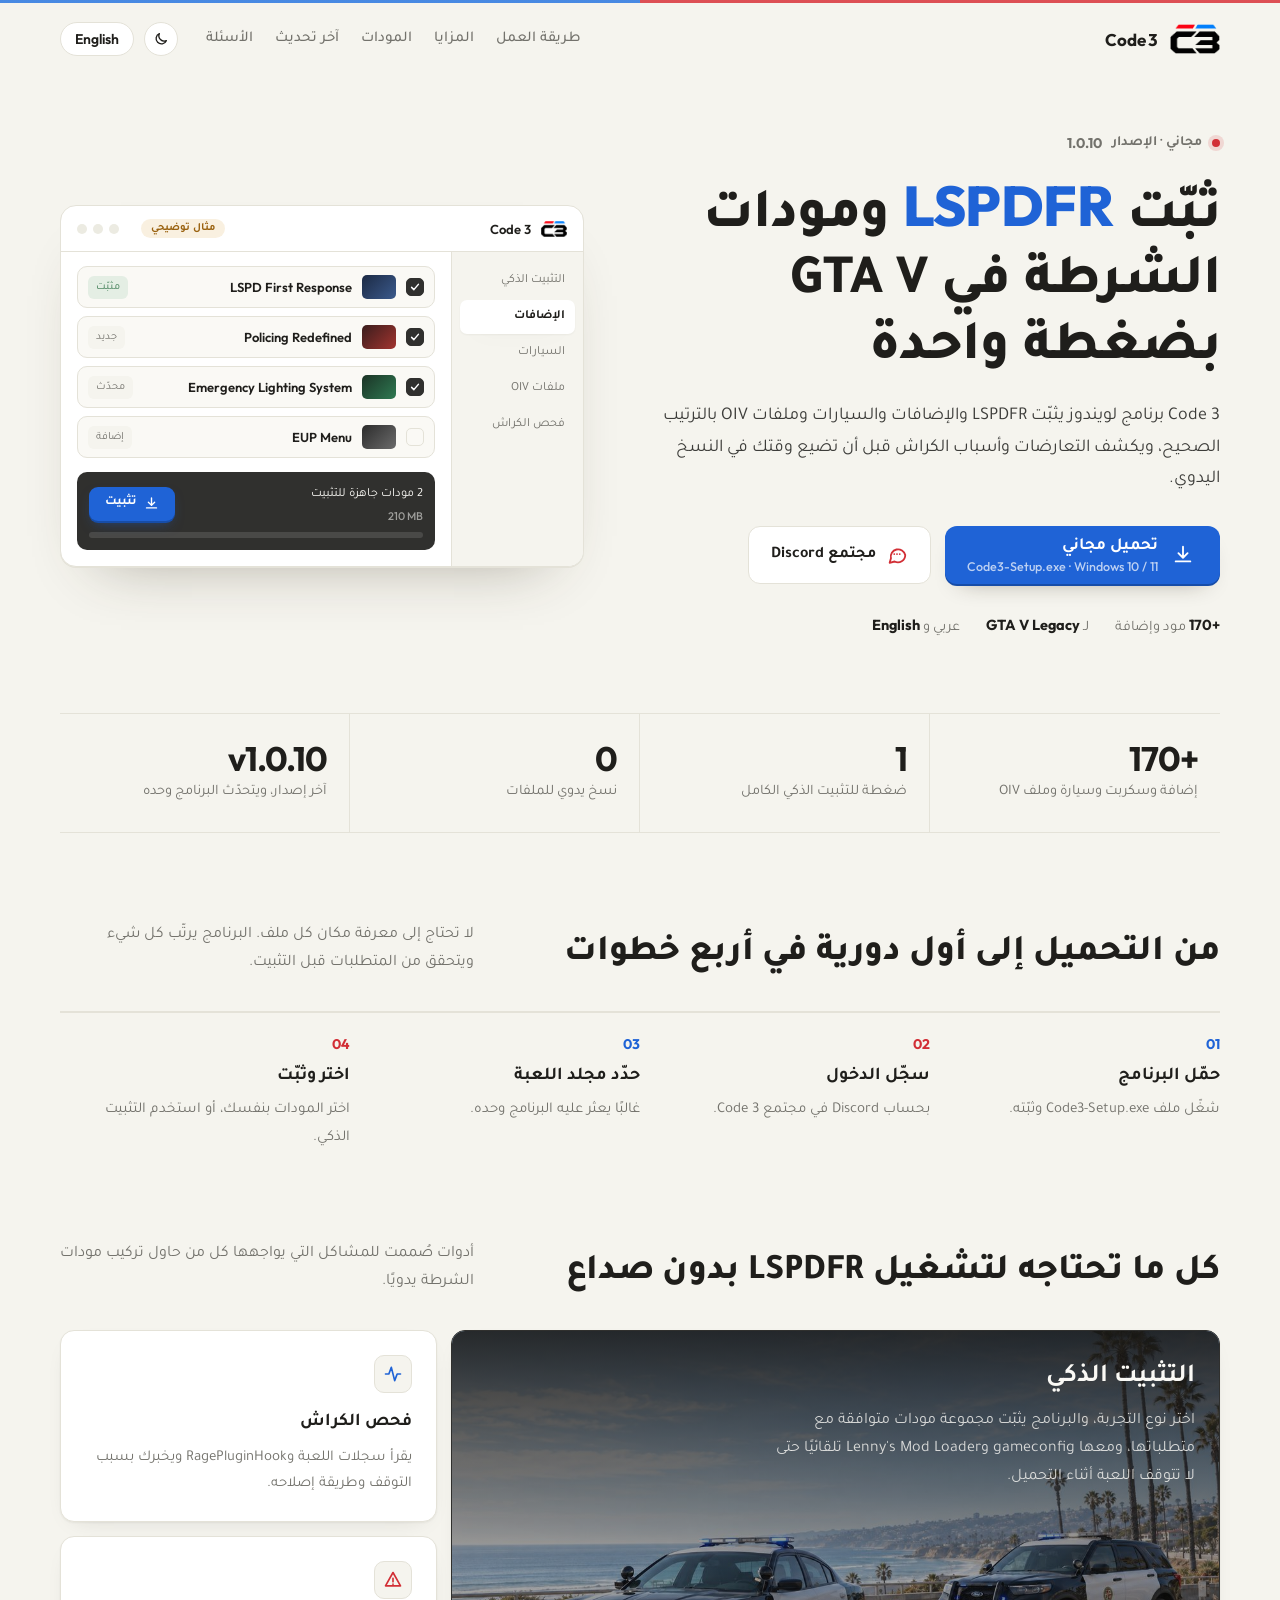
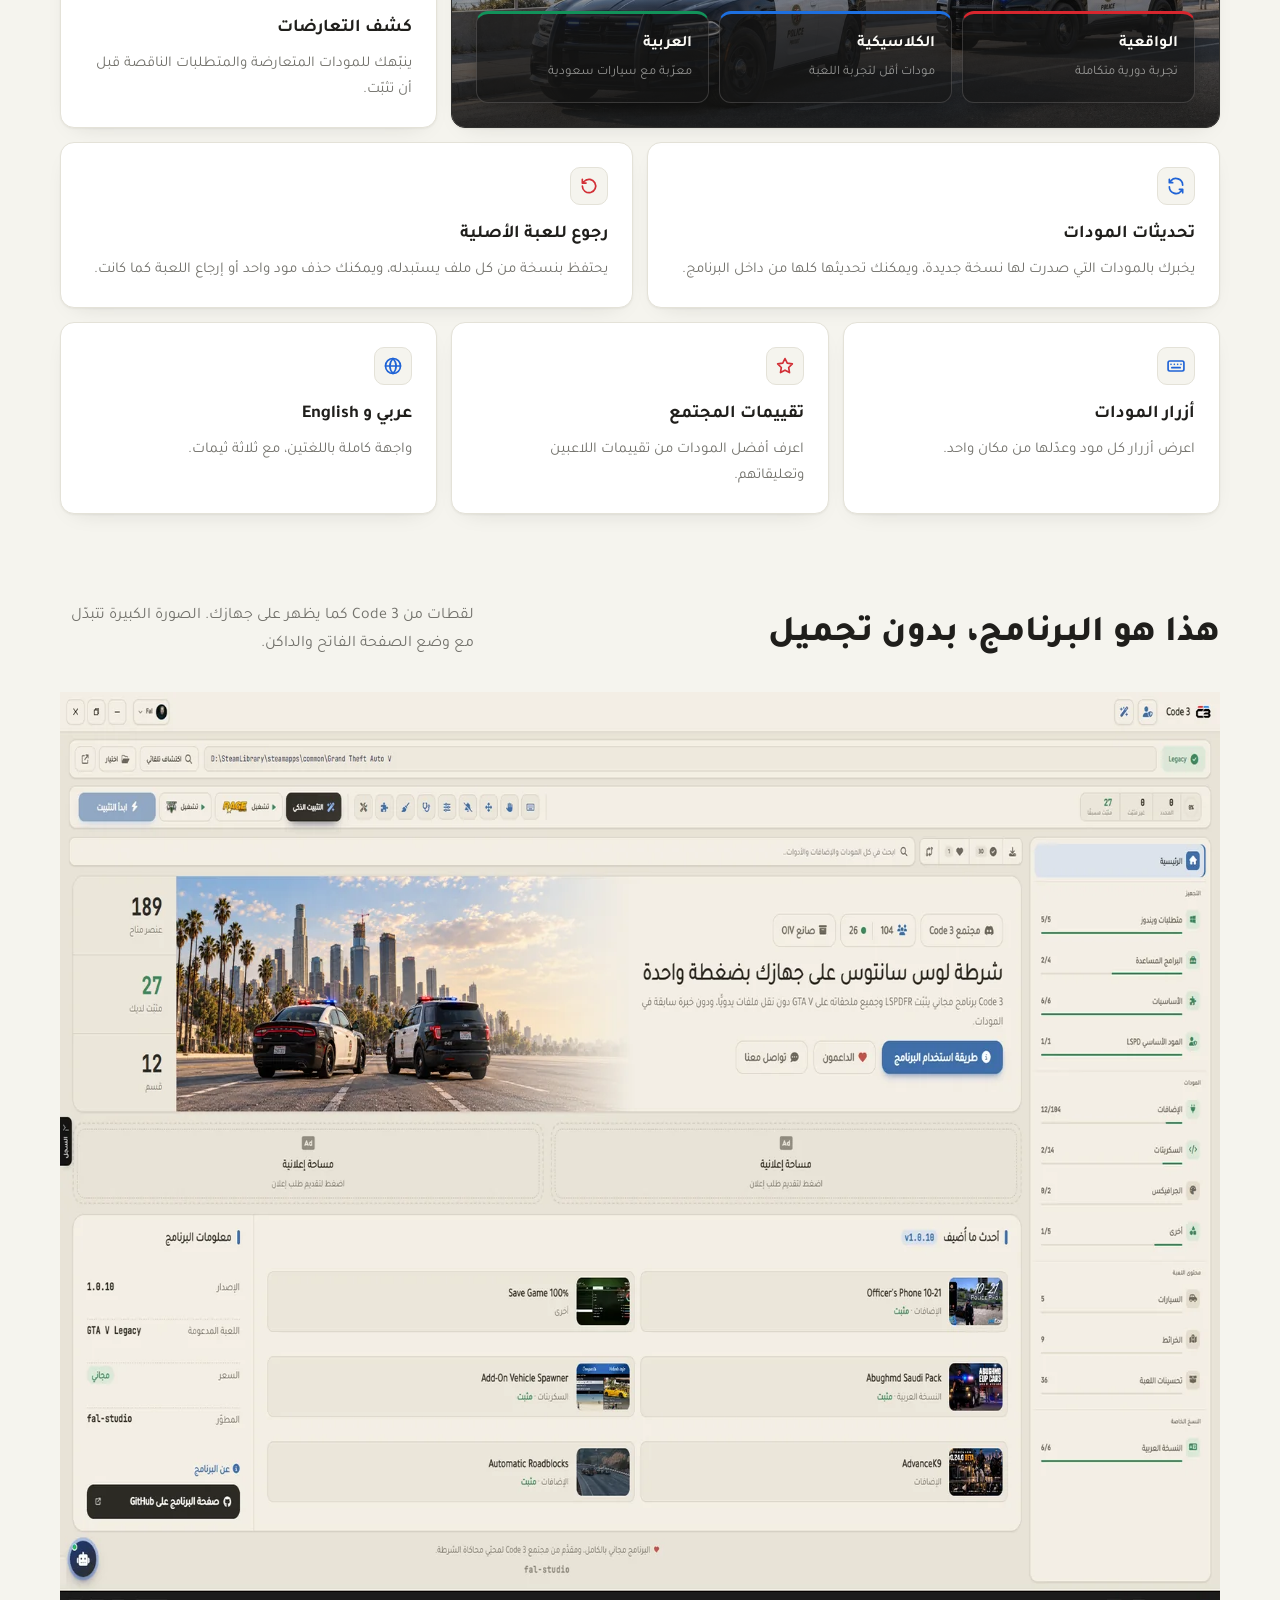
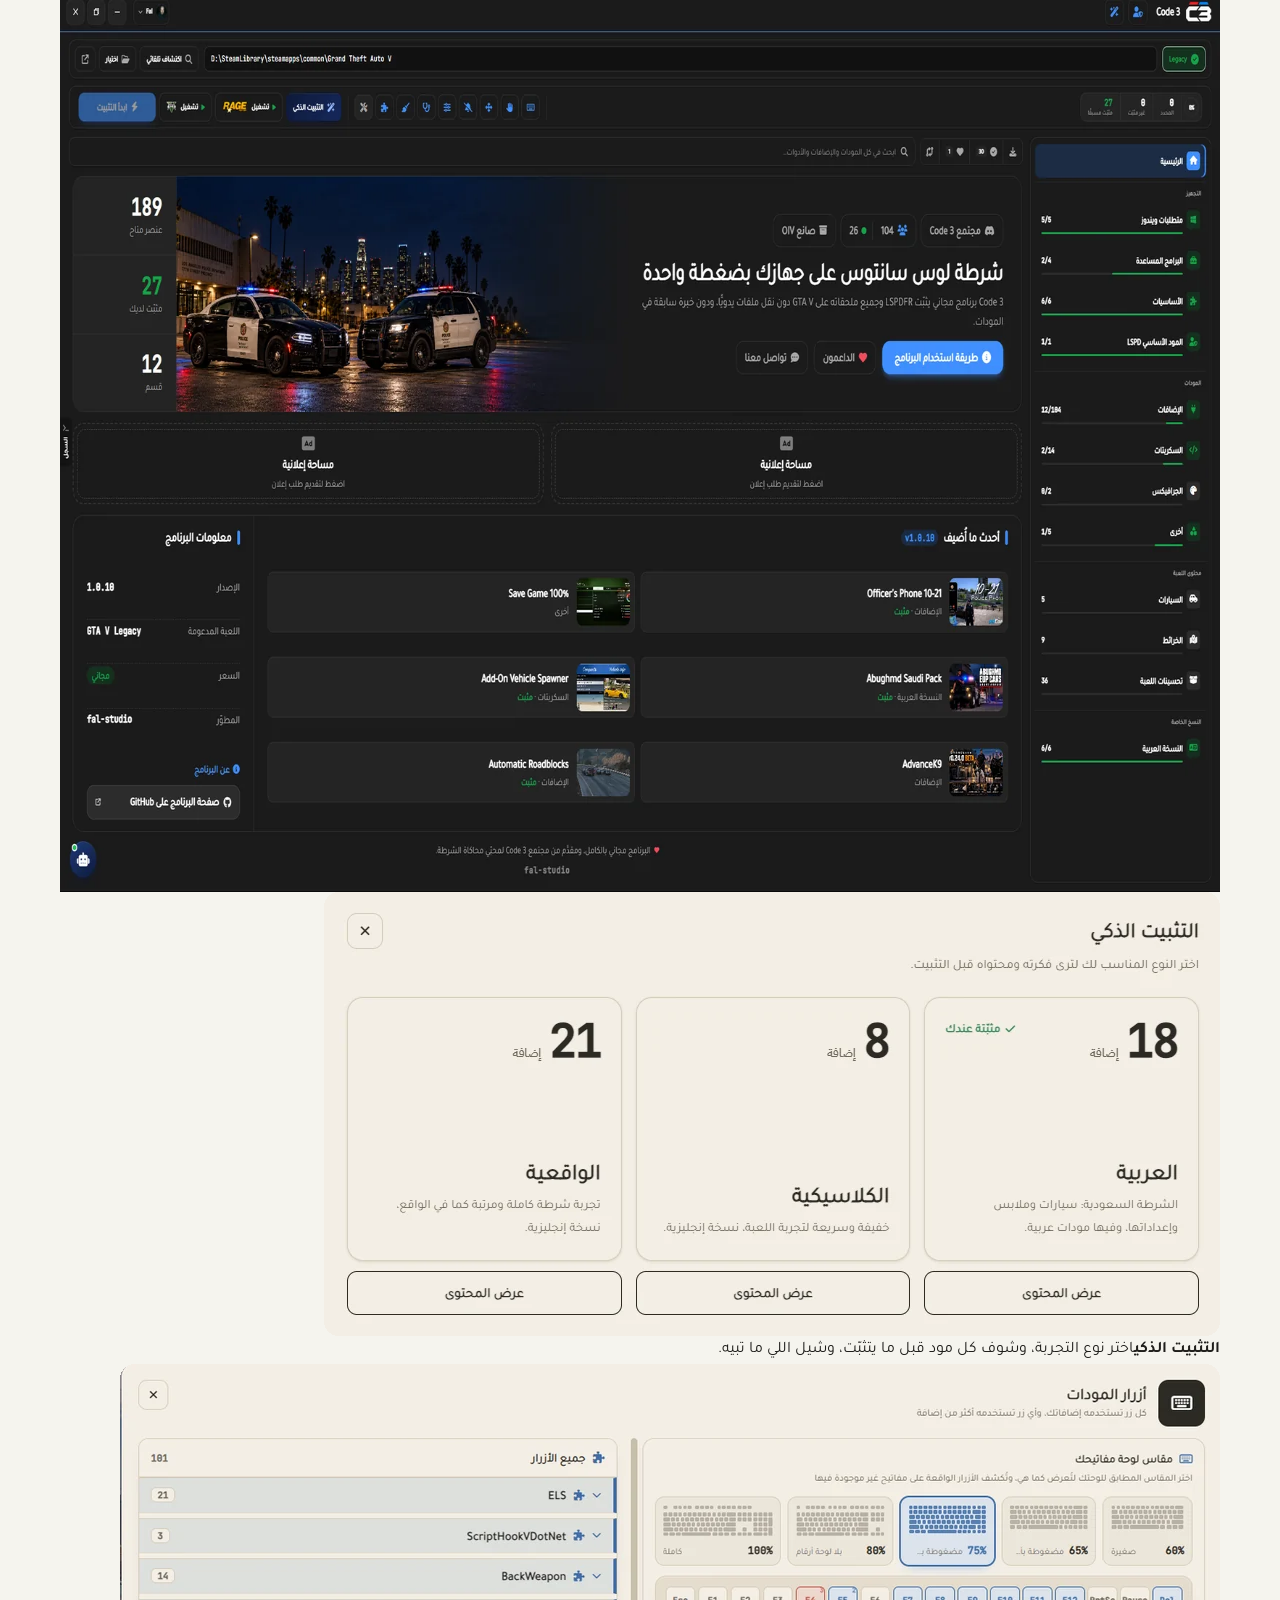
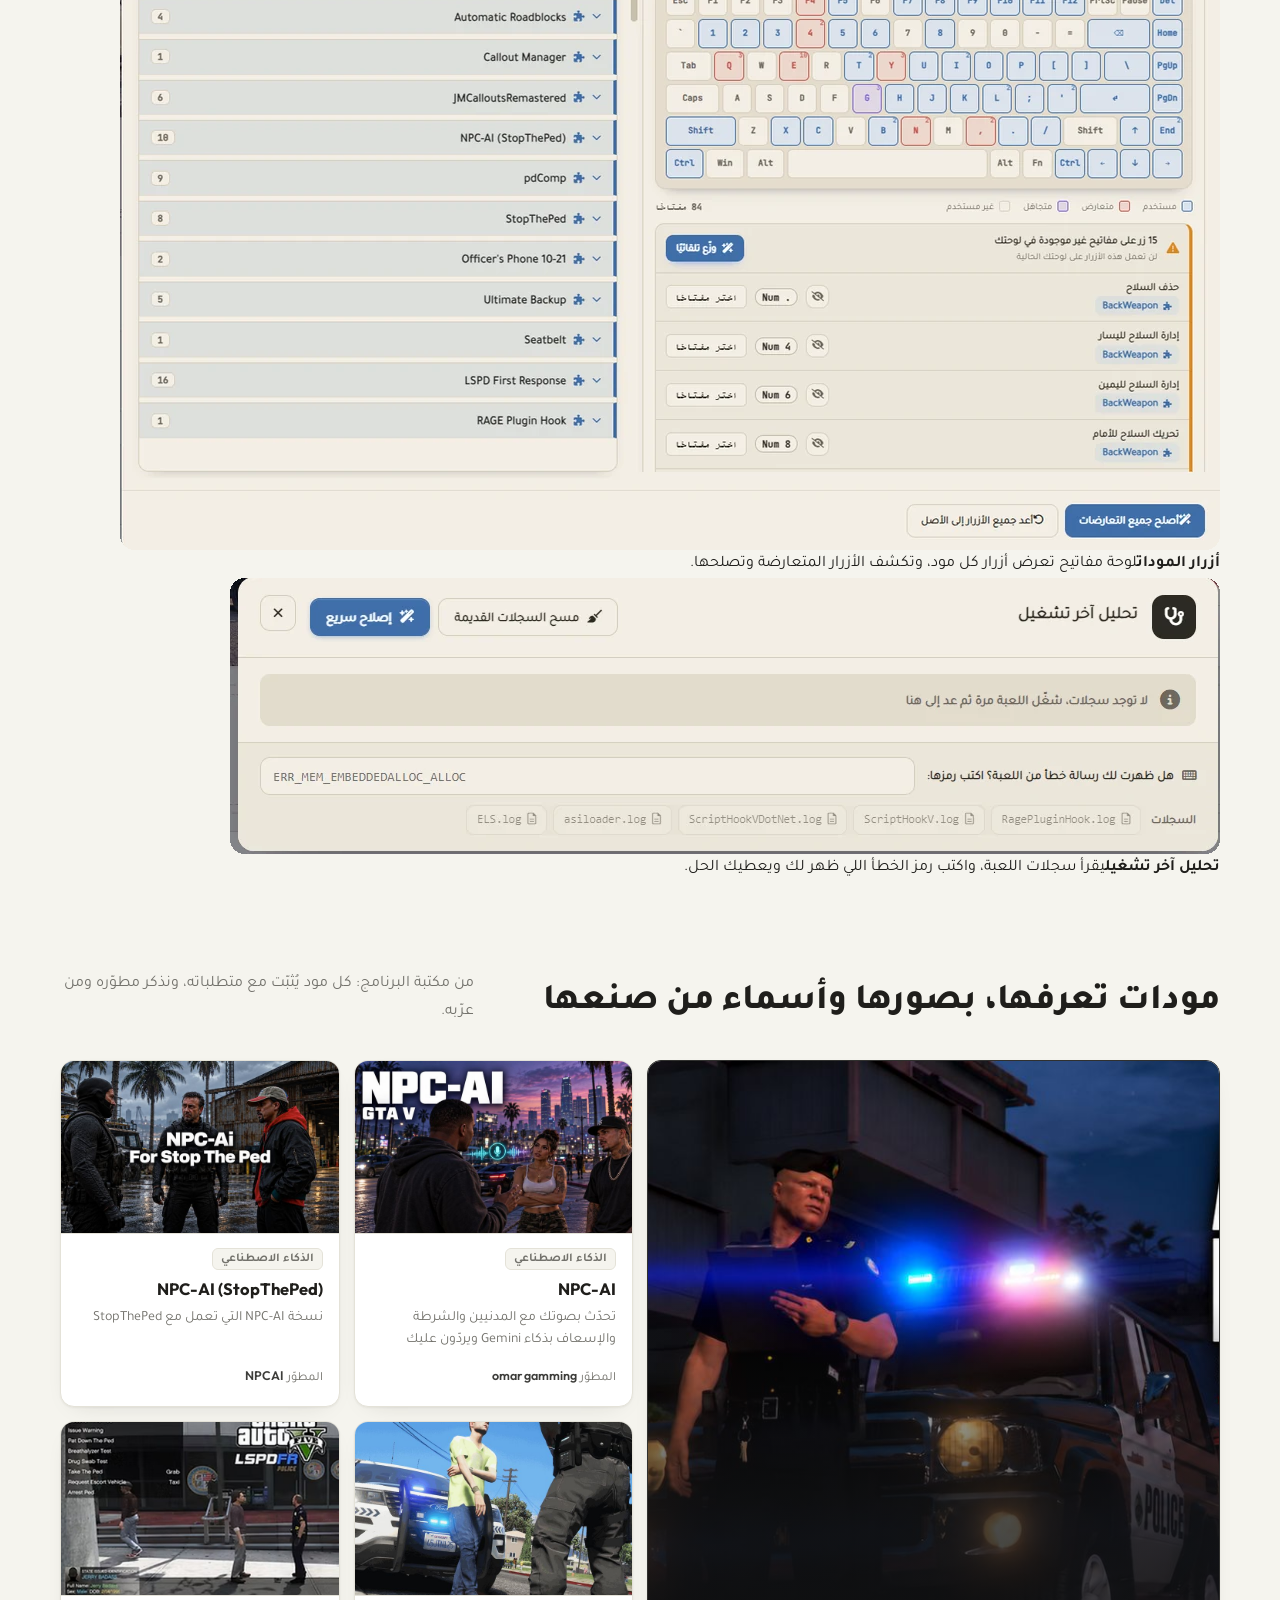
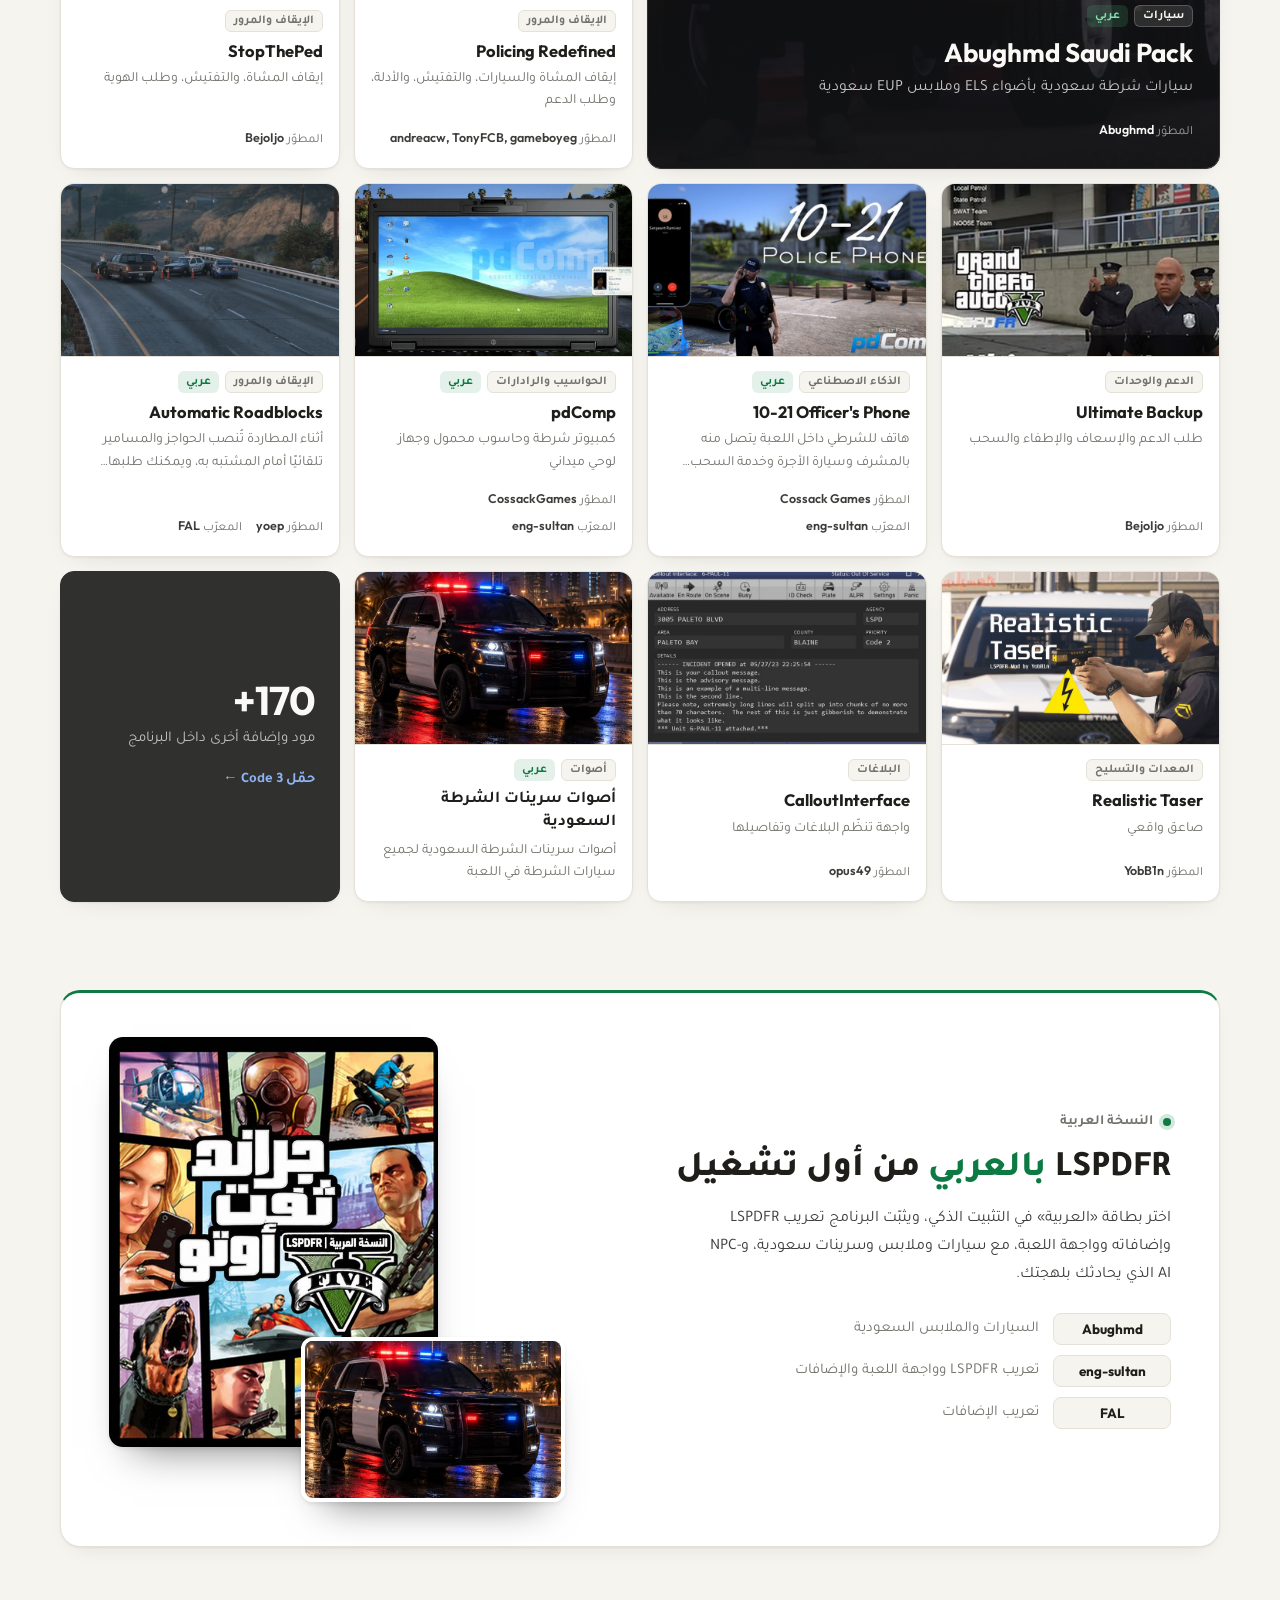
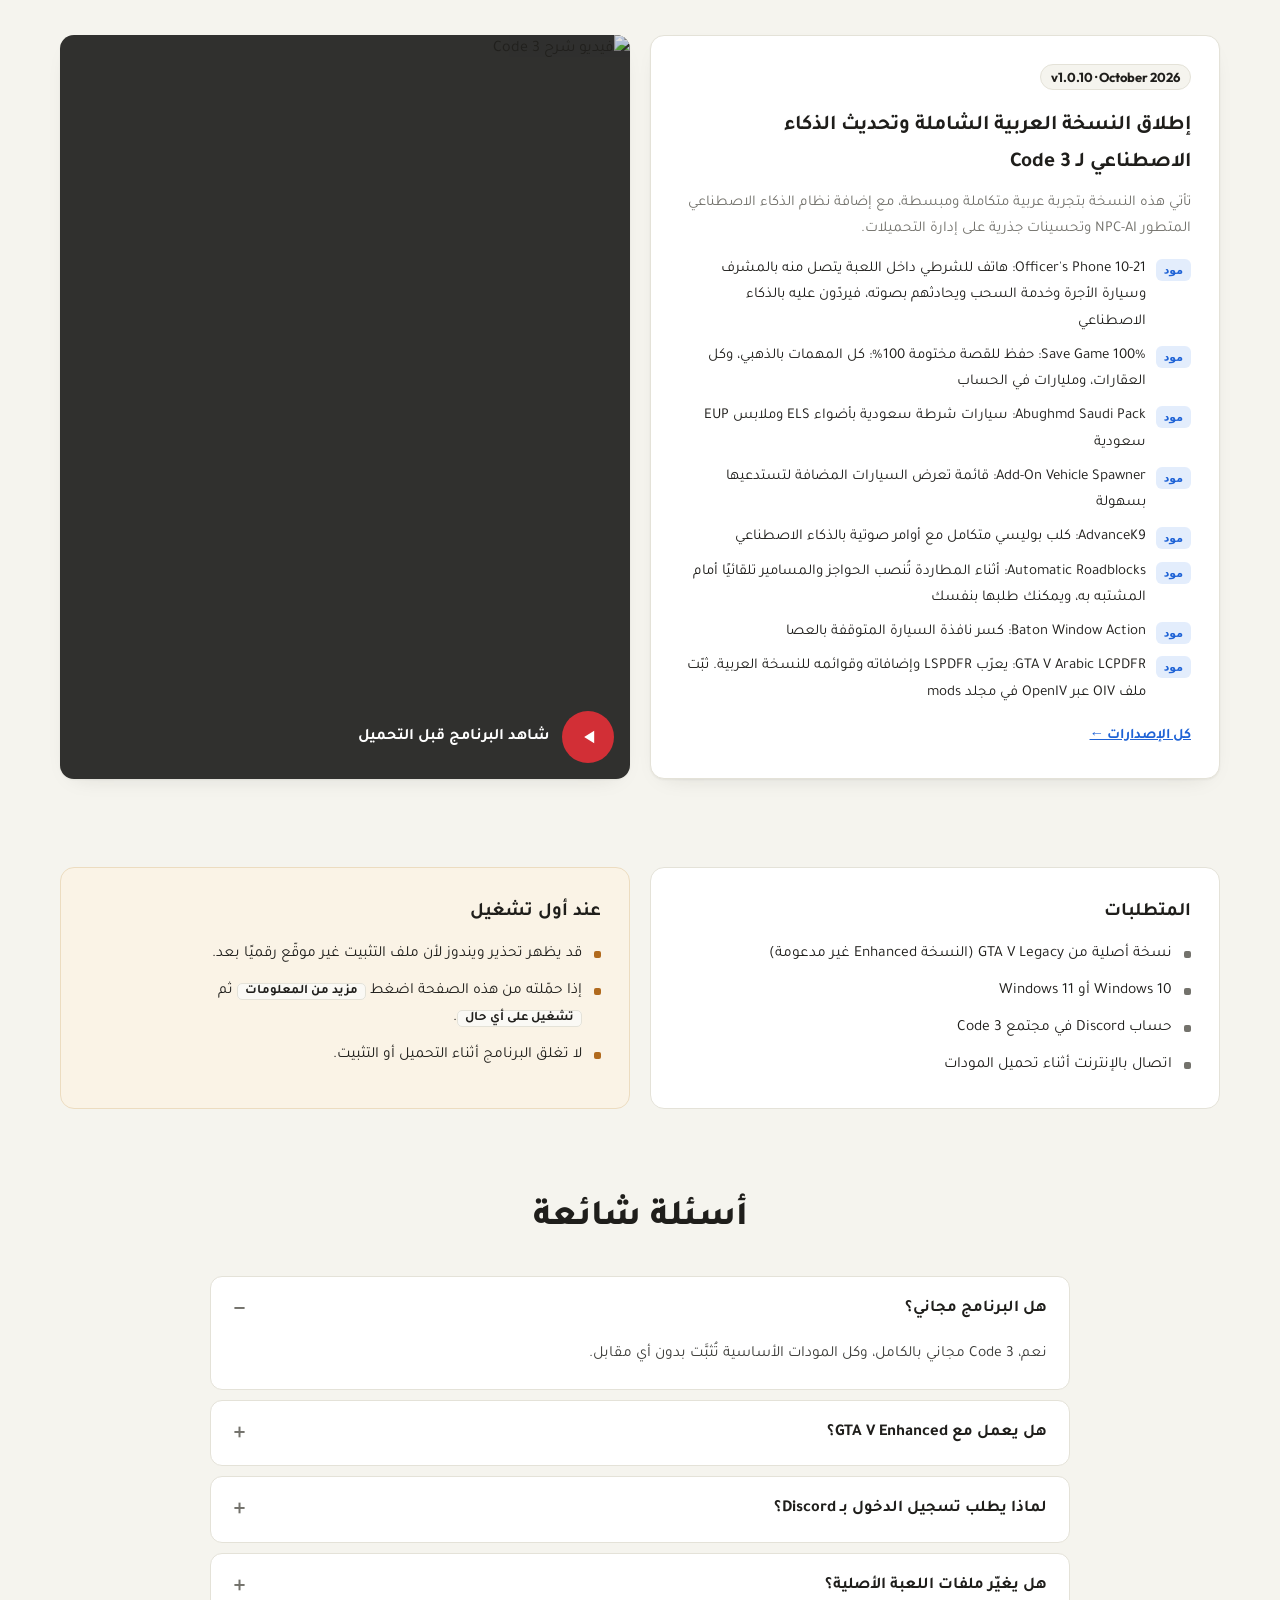
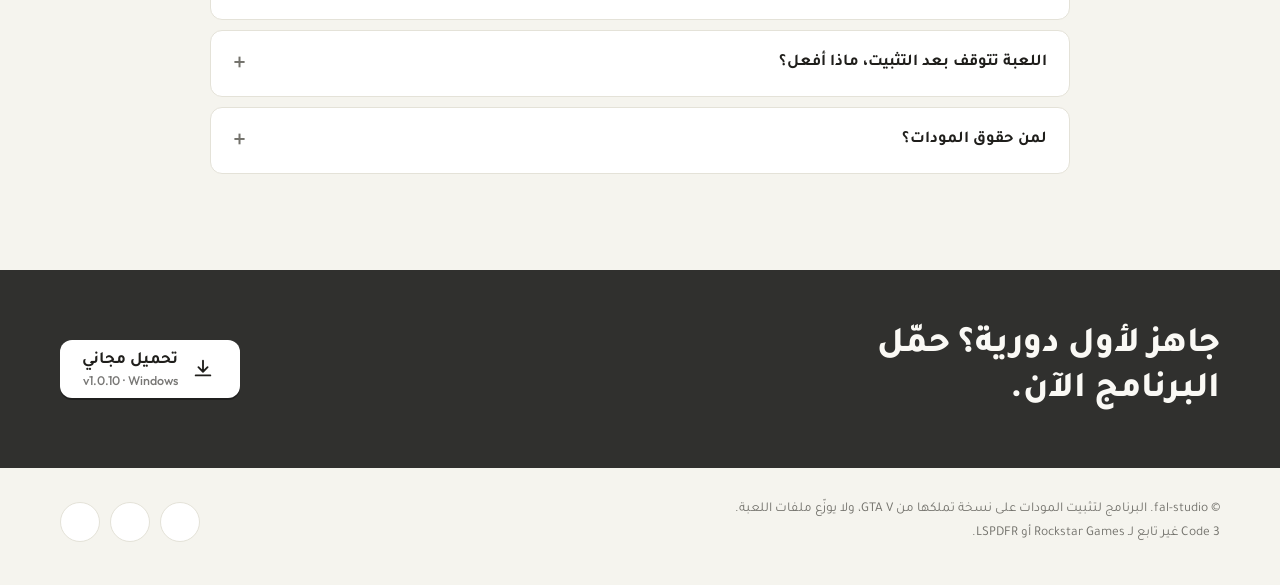
==== commit e6c30715: "download page: index.html (v1.0.10)" ====
--- a/docs/index.html
+++ b/docs/index.html
@@ -31,7 +31,7 @@
 <link rel="stylesheet" href="https://fonts.googleapis.com/css2?family=Outfit:wght@400;500;600;700&family=Tajawal:wght@400;500;700;800&display=swap">
 <link rel="stylesheet" href="https://cdnjs.cloudflare.com/ajax/libs/font-awesome/6.5.2/css/fontawesome.min.css">
 <link rel="stylesheet" href="https://cdnjs.cloudflare.com/ajax/libs/font-awesome/6.5.2/css/brands.min.css">
-<link rel="stylesheet" href="site.css?v=1cbdd02185">
+<link rel="stylesheet" href="site.css?v=2f0727fc94">
 <script type="application/ld+json">
 {"@context":"https://schema.org","@type":"SoftwareApplication","name":"Code 3","alternateName":"Code 3 Installer","url":"https://fal-studio.github.io/code3-download/","inLanguage":["ar","en"],
 "description":"برنامج مجاني لويندوز يثبّت LSPDFR ومودات الشرطة وملفات OIV في GTA V Legacy بضغطة واحدة، مع فحص الكراش وكشف التعارضات.",
@@ -115,6 +115,16 @@
   </div>
 </section>
 
+<section id="shots" class="wrap">
+  <div class="sh"><h2>هذا هو البرنامج، بدون تجميل</h2><p>لقطات من Code 3 كما يظهر على جهازك. الصورة الكبيرة تتبدّل مع وضع الصفحة الفاتح والداكن.</p></div>
+  <figure class="shot-main"><img class="day" src="assets/shots/home.webp" alt="واجهة Code 3 الرئيسية" width="1600" height="900" loading="lazy" decoding="async"><img class="night" src="assets/shots/dark.webp" alt="واجهة Code 3 بالثيم الداكن" width="1600" height="900" loading="lazy" decoding="async"></figure>
+  <div class="shot-row">
+    <figure class="shot"><div class="shot-i"><img src="assets/shots/smart.webp" alt="نافذة التثبيت الذكي" width="896" height="444" loading="lazy" decoding="async"></div><figcaption><b>التثبيت الذكي</b><span>اختر نوع التجربة، وشوف كل مود قبل ما يتثبّت، وشيل اللي ما تبيه.</span></figcaption></figure>
+    <figure class="shot"><div class="shot-i"><img src="assets/shots/keys.webp" alt="محرر أزرار المودات" width="1100" height="786" loading="lazy" decoding="async"></div><figcaption><b>أزرار المودات</b><span>لوحة مفاتيح تعرض أزرار كل مود، وتكشف الأزرار المتعارضة وتصلحها.</span></figcaption></figure>
+    <figure class="shot"><div class="shot-i"><img src="assets/shots/crash.webp" alt="تحليل آخر تشغيل" width="990" height="276" loading="lazy" decoding="async"></div><figcaption><b>تحليل آخر تشغيل</b><span>يقرأ سجلات اللعبة، واكتب رمز الخطأ اللي ظهر لك ويعطيك الحل.</span></figcaption></figure>
+  </div>
+</section>
+
 <section id="mods" class="wrap">
   <div class="sh"><h2>مودات تعرفها، بصورها وأسماء من صنعها</h2><p>من مكتبة البرنامج: كل مود يُثبّت مع متطلباته، ونذكر مطوّره ومن عرّبه.</p></div>
   <div class="lib">
@@ -181,7 +191,7 @@
 
 <div class="band"><div class="wrap"><h2>جاهز لأول دورية؟ حمّل البرنامج الآن.</h2><a class="dl" href="https://github.com/Fal-studio/code3-download/releases/latest/download/Code3-Setup.exe" rel="nofollow"><svg viewBox="0 0 24 24" fill="none" stroke="currentColor" stroke-width="2" stroke-linecap="round" stroke-linejoin="round"><path d="M12 3v12m0 0l-5-5m5 5l5-5M4 19h16"/></svg><span><b>تحميل مجاني</b><small>v1.0.10 · Windows</small></span></a></div></div>
 <footer><div class="wrap"><p>© fal-studio. البرنامج لتثبيت المودات على نسخة تملكها من GTA V، ولا يوزّع ملفات اللعبة. Code 3 غير تابع لـ Rockstar Games أو LSPDFR.</p><nav><a href="https://www.youtube.com/watch?v=fKrqtsRe19g&amp;t=36s" rel="nofollow" class="yt" aria-label="YouTube" title="YouTube"><i class="fa-brands fa-youtube"></i></a><a href="https://discord.gg/b6mxWC9jvs" rel="nofollow" class="dc" aria-label="Discord" title="Discord"><i class="fa-brands fa-discord"></i></a><a href="https://github.com/Fal-studio/code3-download" aria-label="GitHub" title="GitHub"><i class="fa-brands fa-github"></i></a></nav></div></footer>
-<script src="assets/demo.js?v=1cbdd02185" defer></script>
+<script src="assets/demo.js?v=2f0727fc94" defer></script>
 <script>(function(){var i=document.querySelector('.f.big .shot');if(!i)return;var c=i.parentNode,l=i.getAttribute('data-pick').split(','),k=Math.floor(Math.random()*l.length),im=[i];i.src=l[k];for(var n=1;n<l.length;n++){var x=i.cloneNode();x.removeAttribute('data-pick');x.src=l[(k+n)%l.length];c.insertBefore(x,i.nextSibling);im.push(x)}c.classList.add('rot');i.classList.add('on');var j=0;setInterval(function(){if(document.hidden)return;im[j].classList.remove('on');j=(j+1)%im.length;im[j].classList.add('on')},5000)})()</script>
 <script>(function(){var b=document.querySelector('.mode'),r=document.documentElement;function s(){var n=r.dataset.theme==='night';b.setAttribute('aria-pressed',n?'true':'false')}s();b.addEventListener('click',function(){var n=r.dataset.theme==='night'?'day':'night';r.dataset.theme=n;try{localStorage.setItem('c3-theme',n)}catch(e){}s()})})()</script>
 </body>
--- a/docs/site.css
+++ b/docs/site.css
@@ -1,4 +1,4 @@
-/* Code 3 Installer — download page (GitHub Pages). Shared by / (Arabic) and /en/ (English). */
+/* Code 3 — download page (GitHub Pages). Shared by / (Arabic) and /en/ (English). */
 :root{
   --paper:#f5f4ee;--paper2:#ecebe2;--card:#ffffff;--raise:#faf9f5;--ink:#1f1e1b;--ink2:#3d3d3a;--mute:#73726c;--line:#e4e2d8;
   --red:#d22f36;--blue:#1f63d6;--green:#3f7d55;--deep:#30302e;--on:#faf9f5;--cta:#1f63d6;--cta-ink:#ffffff;--cta-edge:#174da8;
@@ -299,3 +299,72 @@
 [lang=en] .app-bar .demo-pill{font-family:var(--en)}
 .app-bar .demo-pill+.dots{margin-inline-start:12px}
 :root[data-theme=night] .app-bar .demo-pill{color:#e0a84a;background:rgba(224,168,74,.12)}
+/* Smart Install: the third pack (Arabic) */
+:root{--sa:#0e7a43}
+:root[data-theme=night]{--sa:#43b37a}
+.packs{grid-template-columns:repeat(3,minmax(0,1fr))}
+.packs .g{border-top:3px solid #12925a}
+/* mods library: one big tile, then even cards, then the way into the app */
+.lib{display:grid;grid-template-columns:repeat(4,minmax(0,1fr));gap:14px}
+.m{display:flex;flex-direction:column;min-width:0;border-radius:var(--r);background:var(--card);border:1px solid var(--line);box-shadow:var(--sh);overflow:hidden;transition:transform .18s,box-shadow .18s,border-color .18s}
+.m:hover{transform:translateY(-2px);border-color:color-mix(in srgb,var(--line),var(--mute) 35%);box-shadow:0 1px 2px rgba(31,30,27,.06),0 16px 30px -18px rgba(31,30,27,.35)}
+.m img{width:100%;aspect-ratio:16/10;height:auto;object-fit:cover;background:var(--paper2);border-bottom:1px solid var(--line)}
+.mt{display:flex;flex-direction:column;gap:6px;flex:1;padding:14px 16px 16px}
+.mh{display:flex;flex-wrap:wrap;gap:6px}
+.mc,.ma{display:inline-flex;align-items:center;height:22px;padding:0 8px;border-radius:6px;font-size:12px;font-weight:700;line-height:1}
+.mc{color:var(--mute);background:var(--paper);border:1px solid var(--line)}
+.ma{color:var(--sa);background:color-mix(in srgb,var(--sa) 11%,transparent)}
+.m h3{font-size:16.5px;line-height:1.35;font-weight:700;margin-top:2px}
+.m p{font-size:14px;line-height:1.6;color:var(--mute);display:-webkit-box;-webkit-line-clamp:2;-webkit-box-orient:vertical;overflow:hidden}
+.m small{display:flex;flex-wrap:wrap;align-items:center;gap:2px 14px;margin-top:auto;padding-top:8px;font-size:12.5px;color:var(--mute)}
+.m small b{color:var(--ink2);font-weight:600}
+.lib .m:first-child{grid-column:span 2;grid-row:span 2;position:relative;isolation:isolate;min-height:420px;border-color:var(--deep);background:var(--deep)}
+.lib .m:first-child img{position:absolute;inset:0;height:100%;aspect-ratio:auto;border:0;z-index:-2;object-position:12% 50%}
+.lib .m:first-child::before{content:"";position:absolute;inset:0;z-index:-1;background:linear-gradient(180deg,rgba(18,19,21,0) 34%,rgba(18,19,21,.74) 62%,rgba(18,19,21,.94) 100%)}
+.lib .m:first-child .mt{justify-content:flex-end;flex:1;padding:24px 26px;color:#faf9f5}
+.lib .m:first-child h3{font-size:26px}
+.lib .m:first-child p{color:rgba(250,249,245,.78);font-size:15.5px;max-width:46ch}
+.lib .m:first-child small{flex:none;margin-top:4px;color:rgba(250,249,245,.6)}
+.lib .m:first-child small b{color:#faf9f5}
+.lib .m:first-child .mc{color:#faf9f5;background:rgba(250,249,245,.12);border-color:rgba(250,249,245,.2)}
+.lib .m:first-child .ma{color:#7fe0ab;background:rgba(67,179,122,.18)}
+.m.more{justify-content:center;gap:6px;padding:24px;text-decoration:none;background:var(--deep);border-color:var(--deep);color:#faf9f5}
+.m.more b{font:700 40px/1 var(--en);letter-spacing:-1px}
+.m.more span{font-size:15px;color:rgba(250,249,245,.72)}
+.m.more em{font-style:normal;font-weight:700;font-size:14.5px;margin-top:10px;color:#8fb4f5}
+:root[data-theme=night] .m.more,:root[data-theme=night] .lib .m:first-child{border-color:var(--line)}
+:root[data-theme=night] .m:hover{box-shadow:0 1px 2px rgba(0,0,0,.4),0 18px 32px -18px rgba(0,0,0,.8)}
+/* the Arabic edition */
+.arx{display:grid;grid-template-columns:minmax(0,1.1fr) minmax(0,.9fr);gap:48px;align-items:center;padding:44px 48px;border-radius:20px;background:var(--card);border:1px solid var(--line);border-top:3px solid var(--sa);box-shadow:var(--sh)}
+.arx .kicker i{background:var(--sa);box-shadow:0 0 0 4px color-mix(in srgb,var(--sa) 18%,transparent)}
+.arx h2{margin:10px 0 12px}
+.arx h2 em{font-style:normal;color:var(--sa)}
+.arx-t>p{color:var(--ink2);max-width:52ch}
+.arx-c{display:grid;gap:10px;margin-top:24px}
+.arx-c li{list-style:none;display:grid;grid-template-columns:118px minmax(0,1fr);align-items:center;gap:14px;font-size:15px;color:var(--mute)}
+.arx-c b{display:flex;align-items:center;justify-content:center;height:32px;padding:0 10px;border-radius:8px;background:var(--paper);border:1px solid var(--line);color:var(--ink);font:700 13.5px var(--en)}
+.arx-i{position:relative;padding-bottom:12%}
+.arx-i img{width:72%;height:auto;margin-inline-start:auto;aspect-ratio:4/5;object-fit:cover;border-radius:14px;box-shadow:0 2px 4px rgba(0,0,0,.08),0 24px 40px -24px rgba(0,0,0,.55)}
+.arx-i img.sm{position:absolute;inset-inline-start:0;bottom:0;width:58%;aspect-ratio:16/10;border-radius:12px;border:4px solid var(--card)}
+@media (max-width:960px){
+  .lib{grid-template-columns:repeat(2,minmax(0,1fr))}
+  .lib .m:first-child{grid-row:auto;min-height:360px}
+  .arx{grid-template-columns:1fr;gap:32px;padding:32px 28px}
+  .arx-i{max-width:440px}
+}
+@media (max-width:560px){
+  .packs{grid-template-columns:1fr}
+  .lib{grid-template-columns:1fr}
+  .lib .m:first-child{grid-column:auto;min-height:340px}
+  .lib .m:first-child h3{font-size:22px}
+  .lib .m:first-child img{object-position:0 50%}
+  .lib .m:not(:first-child):not(.more){flex-direction:row}
+  .lib .m:not(:first-child):not(.more) img{width:36%;flex:none;aspect-ratio:auto;height:auto;min-height:100%;border-bottom:0;border-inline-end:1px solid var(--line)}
+  .lib .m:not(:first-child):not(.more) .mt{padding:12px 14px;gap:4px}
+  .lib .m:not(:first-child):not(.more) h3{font-size:15.5px}
+  .lib .m:not(:first-child):not(.more) p{font-size:13.5px}
+  .arx{padding:26px 20px}
+  .arx-c li{grid-template-columns:1fr;gap:4px}
+  .arx-c b{justify-content:flex-start;width:max-content}
+}
+@media (prefers-reduced-motion:reduce){.m{transition:none}.m:hover{transform:none}}
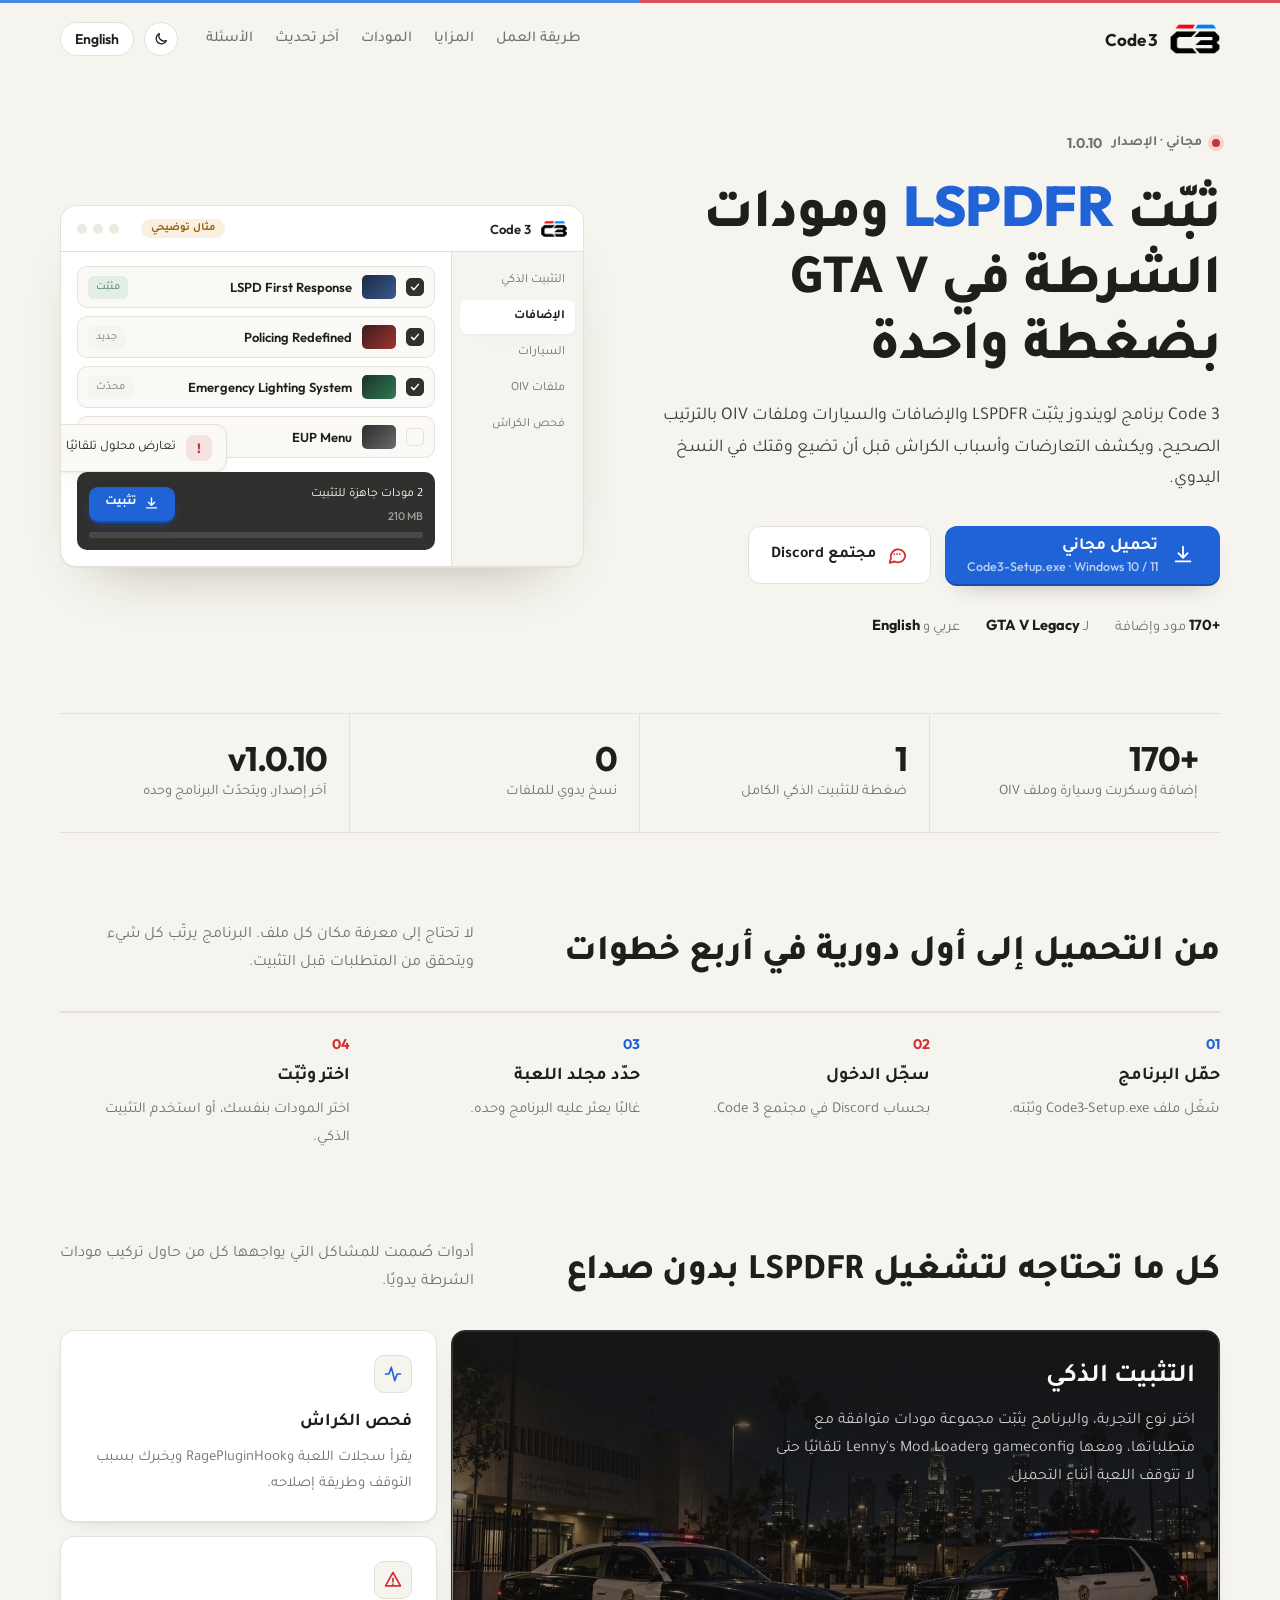
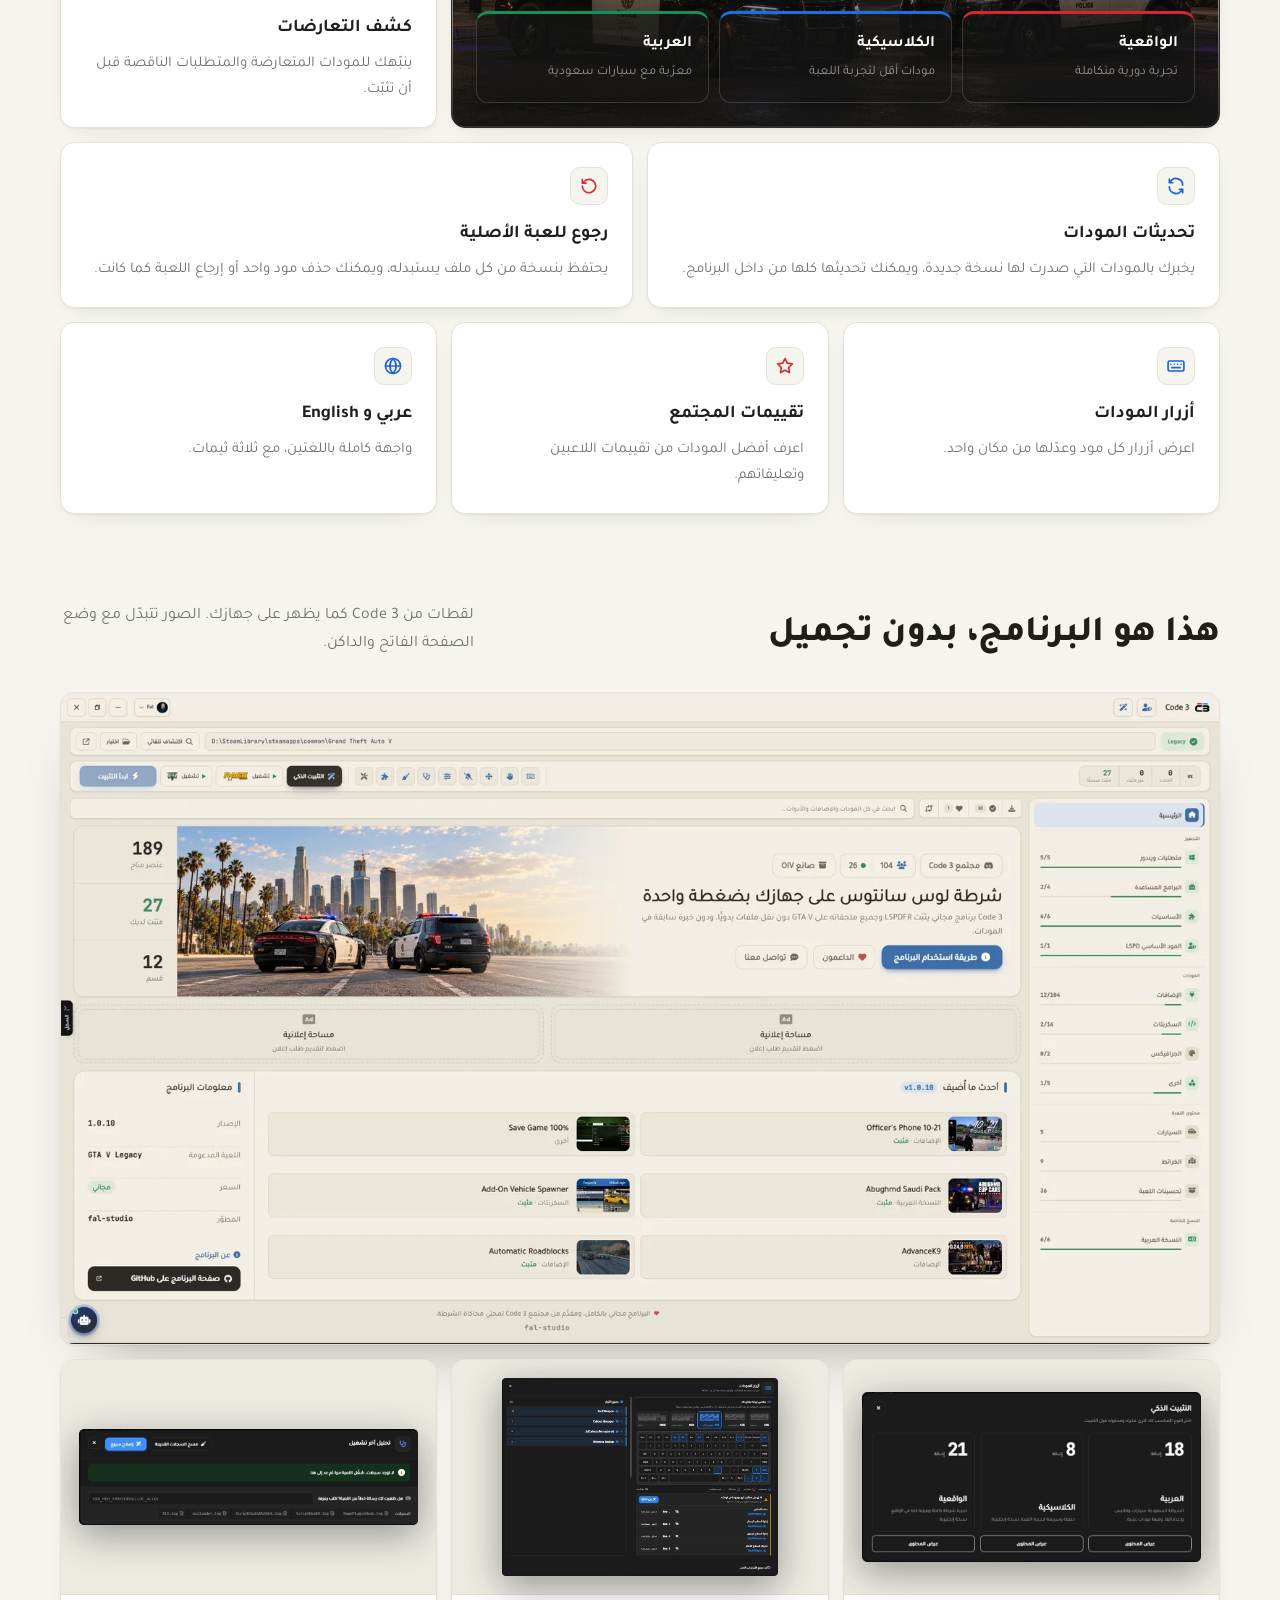
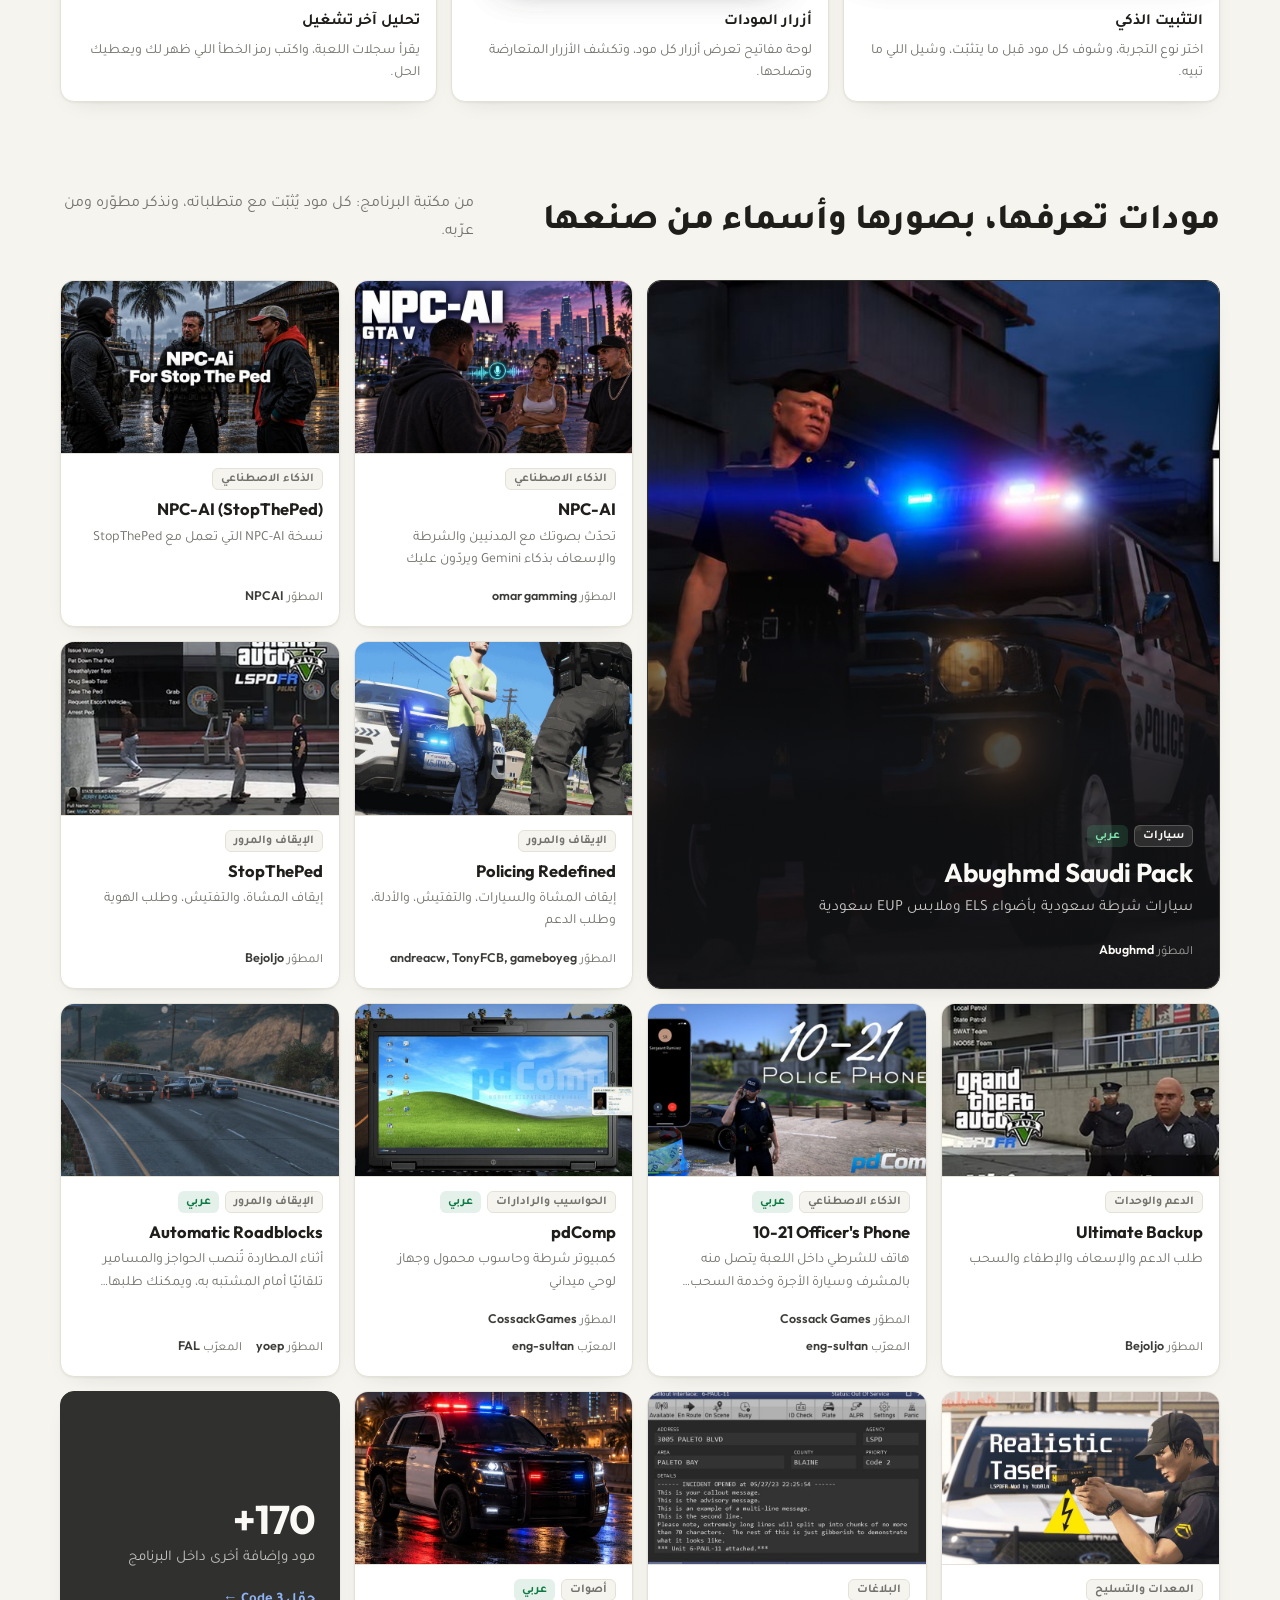
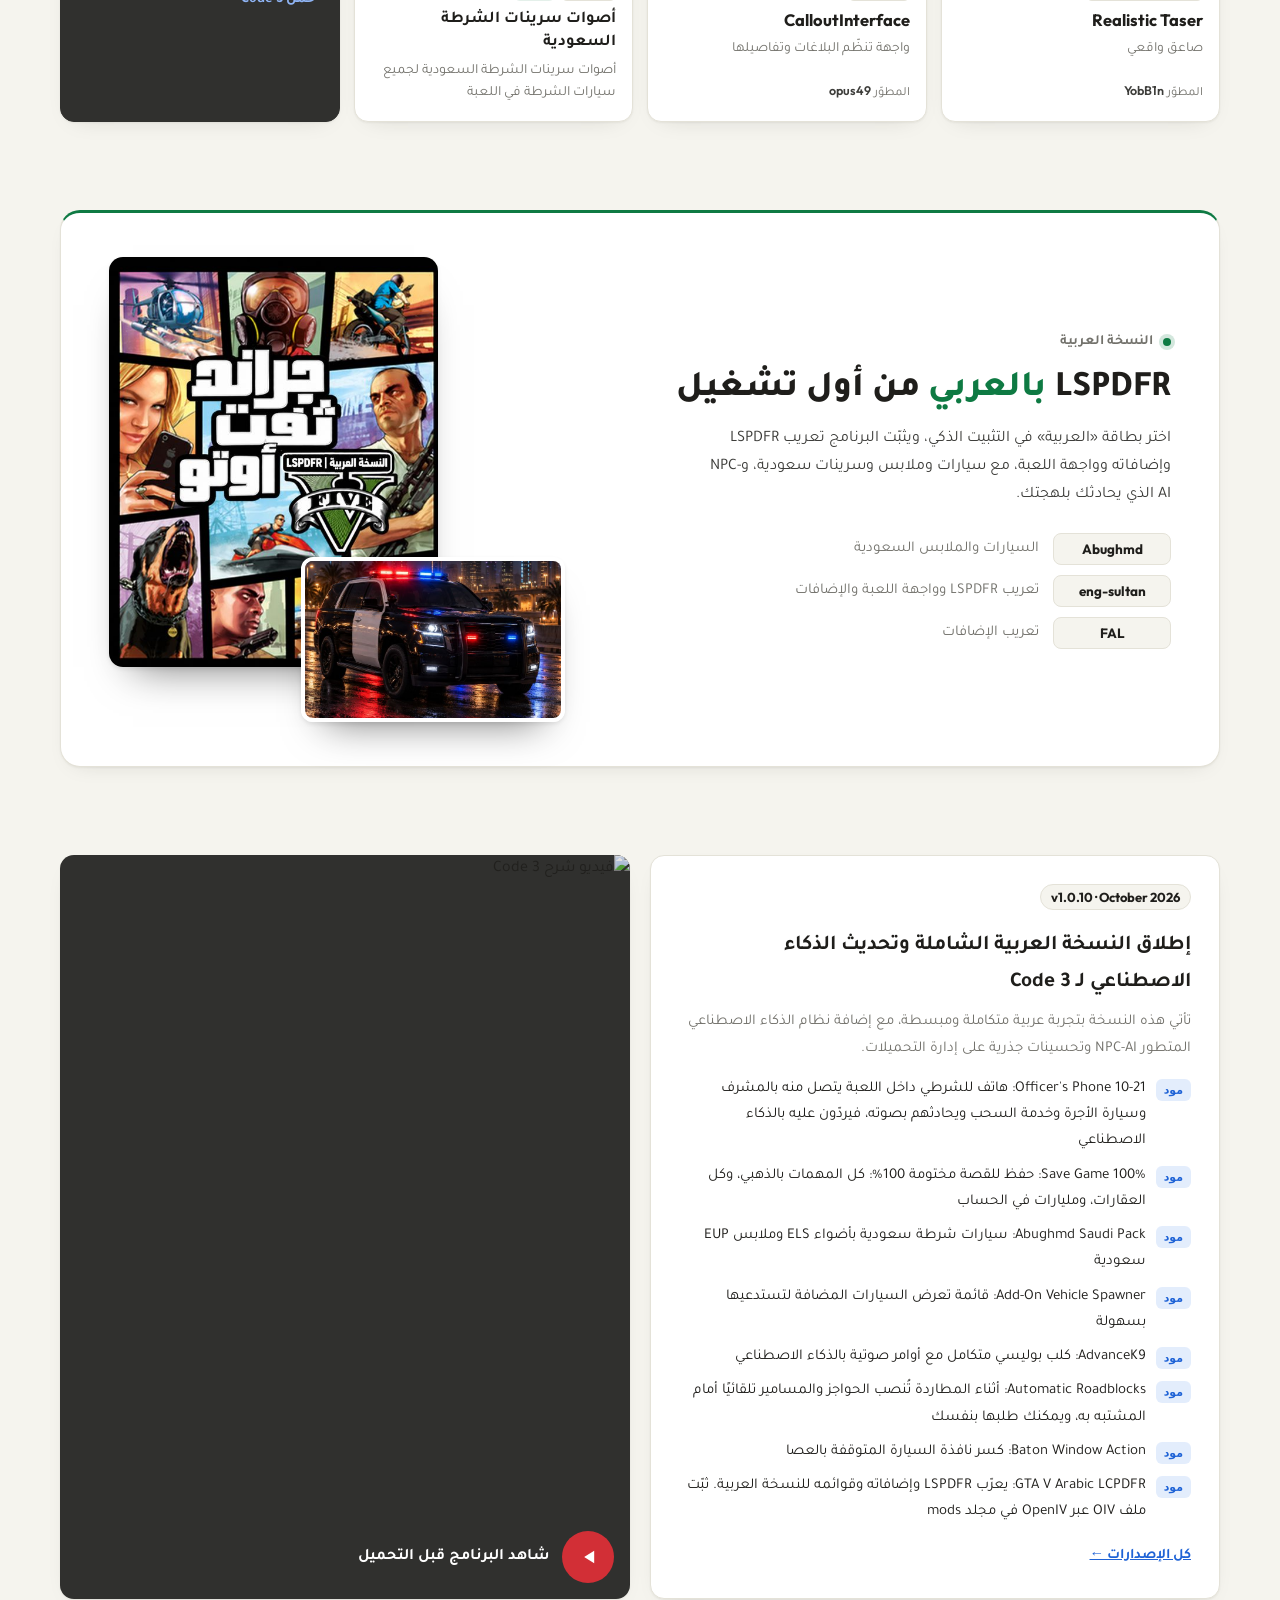
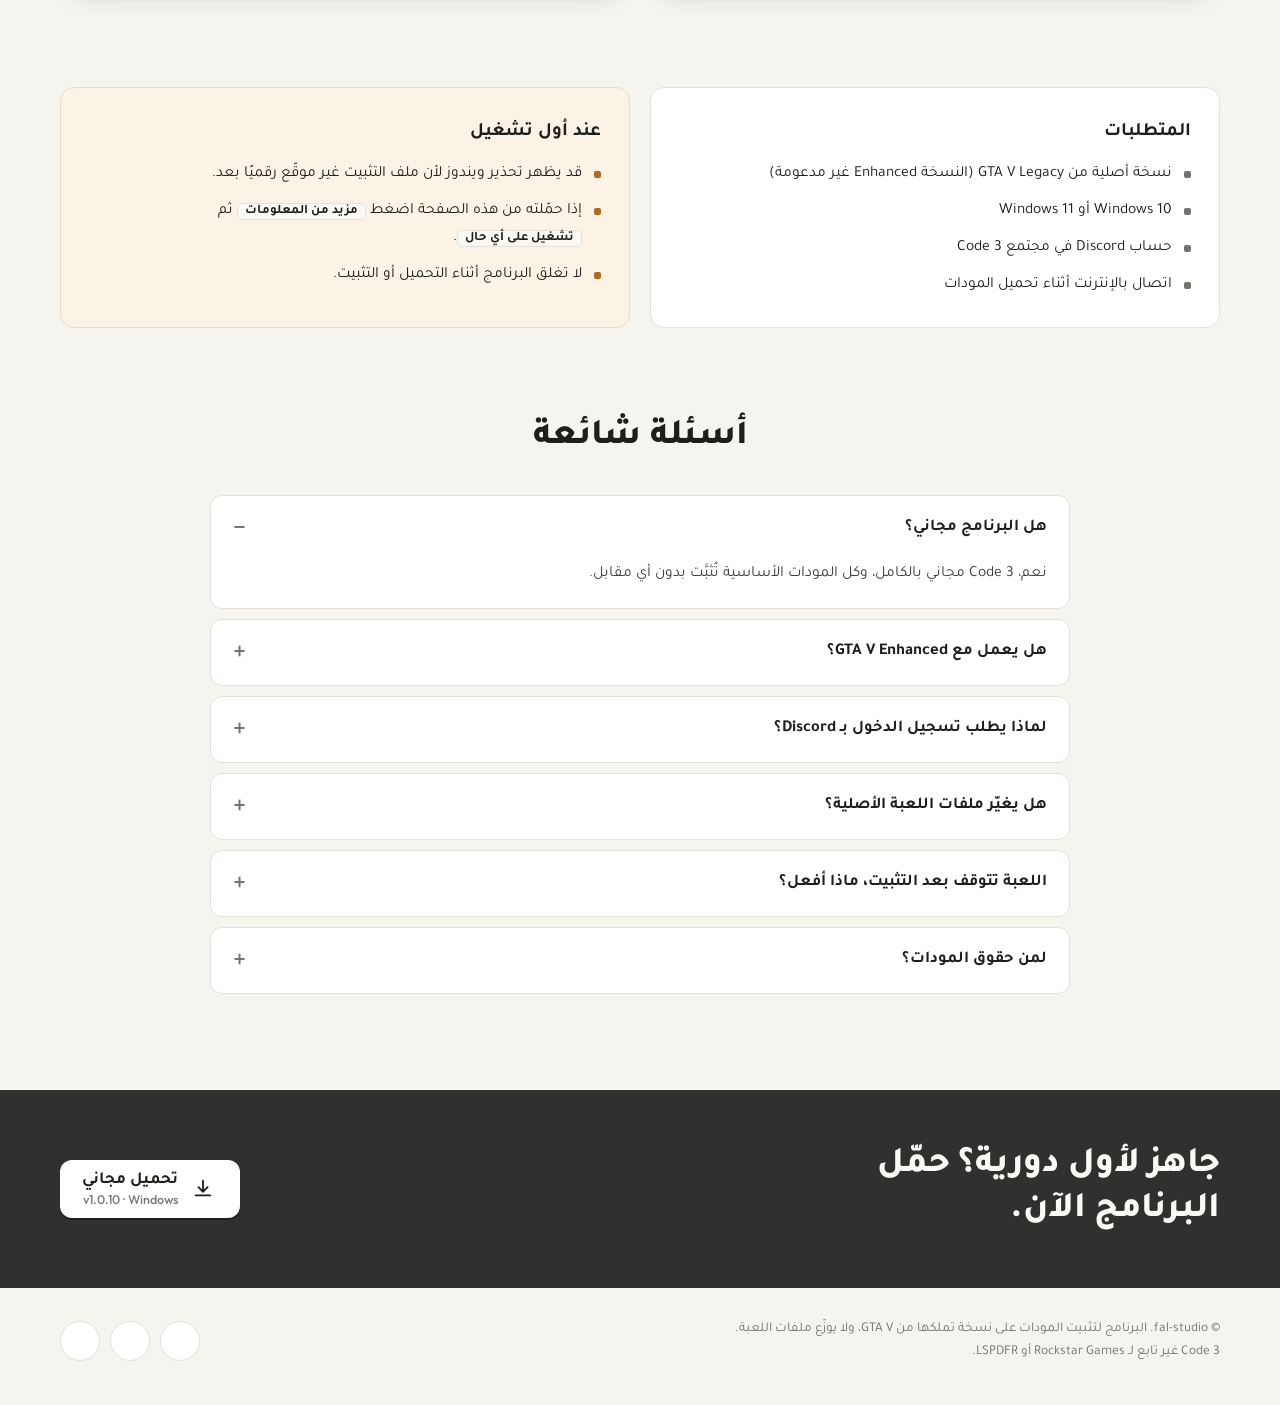
==== commit 335edea6: "download page: index.html (v1.0.10)" ====
--- a/docs/index.html
+++ b/docs/index.html
@@ -31,7 +31,7 @@
 <link rel="stylesheet" href="https://fonts.googleapis.com/css2?family=Outfit:wght@400;500;600;700&family=Tajawal:wght@400;500;700;800&display=swap">
 <link rel="stylesheet" href="https://cdnjs.cloudflare.com/ajax/libs/font-awesome/6.5.2/css/fontawesome.min.css">
 <link rel="stylesheet" href="https://cdnjs.cloudflare.com/ajax/libs/font-awesome/6.5.2/css/brands.min.css">
-<link rel="stylesheet" href="site.css?v=2f0727fc94">
+<link rel="stylesheet" href="site.css?v=8532187291">
 <script type="application/ld+json">
 {"@context":"https://schema.org","@type":"SoftwareApplication","name":"Code 3","alternateName":"Code 3 Installer","url":"https://fal-studio.github.io/code3-download/","inLanguage":["ar","en"],
 "description":"برنامج مجاني لويندوز يثبّت LSPDFR ومودات الشرطة وملفات OIV في GTA V Legacy بضغطة واحدة، مع فحص الكراش وكشف التعارضات.",
@@ -116,12 +116,12 @@
 </section>
 
 <section id="shots" class="wrap">
-  <div class="sh"><h2>هذا هو البرنامج، بدون تجميل</h2><p>لقطات من Code 3 كما يظهر على جهازك. الصورة الكبيرة تتبدّل مع وضع الصفحة الفاتح والداكن.</p></div>
+  <div class="sh"><h2>هذا هو البرنامج، بدون تجميل</h2><p>لقطات من Code 3 كما يظهر على جهازك. الصور تتبدّل مع وضع الصفحة الفاتح والداكن.</p></div>
   <figure class="shot-main"><img class="day" src="assets/shots/home.webp" alt="واجهة Code 3 الرئيسية" width="1600" height="900" loading="lazy" decoding="async"><img class="night" src="assets/shots/dark.webp" alt="واجهة Code 3 بالثيم الداكن" width="1600" height="900" loading="lazy" decoding="async"></figure>
   <div class="shot-row">
-    <figure class="shot"><div class="shot-i"><img src="assets/shots/smart.webp" alt="نافذة التثبيت الذكي" width="896" height="444" loading="lazy" decoding="async"></div><figcaption><b>التثبيت الذكي</b><span>اختر نوع التجربة، وشوف كل مود قبل ما يتثبّت، وشيل اللي ما تبيه.</span></figcaption></figure>
-    <figure class="shot"><div class="shot-i"><img src="assets/shots/keys.webp" alt="محرر أزرار المودات" width="1100" height="786" loading="lazy" decoding="async"></div><figcaption><b>أزرار المودات</b><span>لوحة مفاتيح تعرض أزرار كل مود، وتكشف الأزرار المتعارضة وتصلحها.</span></figcaption></figure>
-    <figure class="shot"><div class="shot-i"><img src="assets/shots/crash.webp" alt="تحليل آخر تشغيل" width="990" height="276" loading="lazy" decoding="async"></div><figcaption><b>تحليل آخر تشغيل</b><span>يقرأ سجلات اللعبة، واكتب رمز الخطأ اللي ظهر لك ويعطيك الحل.</span></figcaption></figure>
+    <figure class="shot"><div class="shot-i"><img class="day" src="assets/shots/smart.webp" alt="نافذة التثبيت الذكي" width="896" height="444" loading="lazy" decoding="async"><img class="night" src="assets/shots/smart-b.webp" alt="نافذة التثبيت الذكي" width="900" height="452" loading="lazy" decoding="async"></div><figcaption><b>التثبيت الذكي</b><span>اختر نوع التجربة، وشوف كل مود قبل ما يتثبّت، وشيل اللي ما تبيه.</span></figcaption></figure>
+    <figure class="shot"><div class="shot-i"><img class="day" src="assets/shots/keys.webp" alt="محرر أزرار المودات" width="1100" height="786" loading="lazy" decoding="async"><img class="night" src="assets/shots/keys-b.webp" alt="محرر أزرار المودات" width="1100" height="789" loading="lazy" decoding="async"></div><figcaption><b>أزرار المودات</b><span>لوحة مفاتيح تعرض أزرار كل مود، وتكشف الأزرار المتعارضة وتصلحها.</span></figcaption></figure>
+    <figure class="shot"><div class="shot-i"><img class="day" src="assets/shots/crash.webp" alt="تحليل آخر تشغيل" width="990" height="276" loading="lazy" decoding="async"><img class="night" src="assets/shots/crash-b.webp" alt="تحليل آخر تشغيل" width="984" height="280" loading="lazy" decoding="async"></div><figcaption><b>تحليل آخر تشغيل</b><span>يقرأ سجلات اللعبة، واكتب رمز الخطأ اللي ظهر لك ويعطيك الحل.</span></figcaption></figure>
   </div>
 </section>
 
@@ -191,7 +191,7 @@
 
 <div class="band"><div class="wrap"><h2>جاهز لأول دورية؟ حمّل البرنامج الآن.</h2><a class="dl" href="https://github.com/Fal-studio/code3-download/releases/latest/download/Code3-Setup.exe" rel="nofollow"><svg viewBox="0 0 24 24" fill="none" stroke="currentColor" stroke-width="2" stroke-linecap="round" stroke-linejoin="round"><path d="M12 3v12m0 0l-5-5m5 5l5-5M4 19h16"/></svg><span><b>تحميل مجاني</b><small>v1.0.10 · Windows</small></span></a></div></div>
 <footer><div class="wrap"><p>© fal-studio. البرنامج لتثبيت المودات على نسخة تملكها من GTA V، ولا يوزّع ملفات اللعبة. Code 3 غير تابع لـ Rockstar Games أو LSPDFR.</p><nav><a href="https://www.youtube.com/watch?v=fKrqtsRe19g&amp;t=36s" rel="nofollow" class="yt" aria-label="YouTube" title="YouTube"><i class="fa-brands fa-youtube"></i></a><a href="https://discord.gg/b6mxWC9jvs" rel="nofollow" class="dc" aria-label="Discord" title="Discord"><i class="fa-brands fa-discord"></i></a><a href="https://github.com/Fal-studio/code3-download" aria-label="GitHub" title="GitHub"><i class="fa-brands fa-github"></i></a></nav></div></footer>
-<script src="assets/demo.js?v=2f0727fc94" defer></script>
+<script src="assets/demo.js?v=8532187291" defer></script>
 <script>(function(){var i=document.querySelector('.f.big .shot');if(!i)return;var c=i.parentNode,l=i.getAttribute('data-pick').split(','),k=Math.floor(Math.random()*l.length),im=[i];i.src=l[k];for(var n=1;n<l.length;n++){var x=i.cloneNode();x.removeAttribute('data-pick');x.src=l[(k+n)%l.length];c.insertBefore(x,i.nextSibling);im.push(x)}c.classList.add('rot');i.classList.add('on');var j=0;setInterval(function(){if(document.hidden)return;im[j].classList.remove('on');j=(j+1)%im.length;im[j].classList.add('on')},5000)})()</script>
 <script>(function(){var b=document.querySelector('.mode'),r=document.documentElement;function s(){var n=r.dataset.theme==='night';b.setAttribute('aria-pressed',n?'true':'false')}s();b.addEventListener('click',function(){var n=r.dataset.theme==='night'?'day':'night';r.dataset.theme=n;try{localStorage.setItem('c3-theme',n)}catch(e){}s()})})()</script>
 </body>
--- a/docs/site.css
+++ b/docs/site.css
@@ -368,3 +368,19 @@
   .arx-c b{justify-content:flex-start;width:max-content}
 }
 @media (prefers-reduced-motion:reduce){.m{transition:none}.m:hover{transform:none}}
+
+/* screenshots of the real app: the big one follows the page's light / dark mode */
+.shot-main{margin:0;border-radius:14px;overflow:hidden;border:1px solid var(--line);background:var(--paper2);box-shadow:0 1px 2px rgba(31,30,27,.06),0 30px 60px -36px rgba(31,30,27,.45)}
+.shot-main img{width:100%;height:auto}
+.shot-main .night,:root[data-theme=night] .shot-main .day{display:none}
+:root[data-theme=night] .shot-main .night{display:block}
+:root[data-theme=night] .shot-main{box-shadow:0 1px 2px rgba(0,0,0,.4),0 30px 60px -36px rgba(0,0,0,.9)}
+.shot-row{display:grid;grid-template-columns:repeat(3,minmax(0,1fr));gap:14px;margin-top:14px}
+.shot{display:flex;flex-direction:column;margin:0;border-radius:var(--r);background:var(--card);border:1px solid var(--line);box-shadow:var(--sh);overflow:hidden}
+.shot-i{position:relative;aspect-ratio:16/10;background:var(--paper2);border-bottom:1px solid var(--line)}
+.shot-i img{position:absolute;inset:18px;width:calc(100% - 36px);height:calc(100% - 36px);object-fit:contain;filter:drop-shadow(0 10px 18px rgba(31,30,27,.22))}
+.shot figcaption{display:grid;gap:4px;padding:14px 16px 16px}
+.shot figcaption b{font-size:15.5px}
+.shot figcaption span{font-size:14px;line-height:1.6;color:var(--mute)}
+@media (max-width:960px){.shot-row{grid-template-columns:1fr 1fr}.shot-row .shot:last-child{grid-column:1/-1}}
+@media (max-width:560px){.shot-row{grid-template-columns:1fr}.shot-row .shot:last-child{grid-column:auto}.shot-i img{inset:12px;width:calc(100% - 24px);height:calc(100% - 24px)}}
